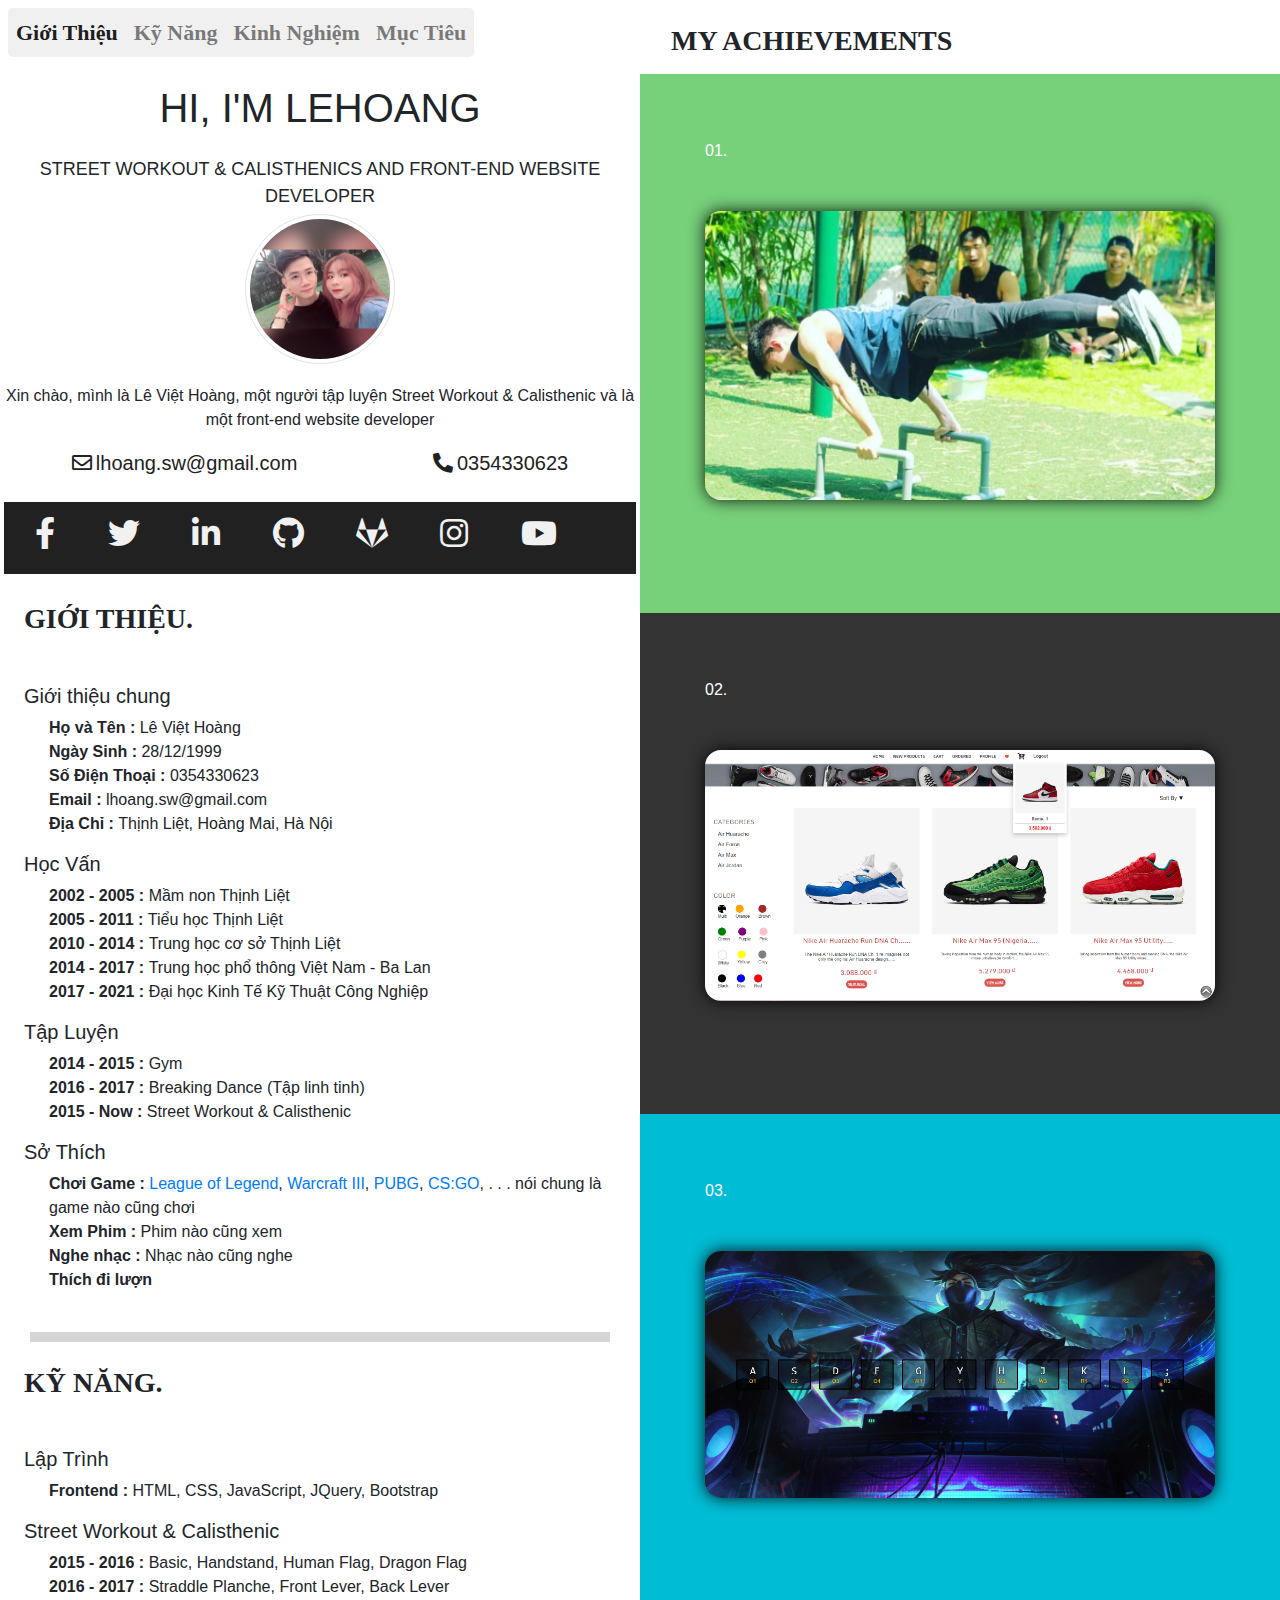
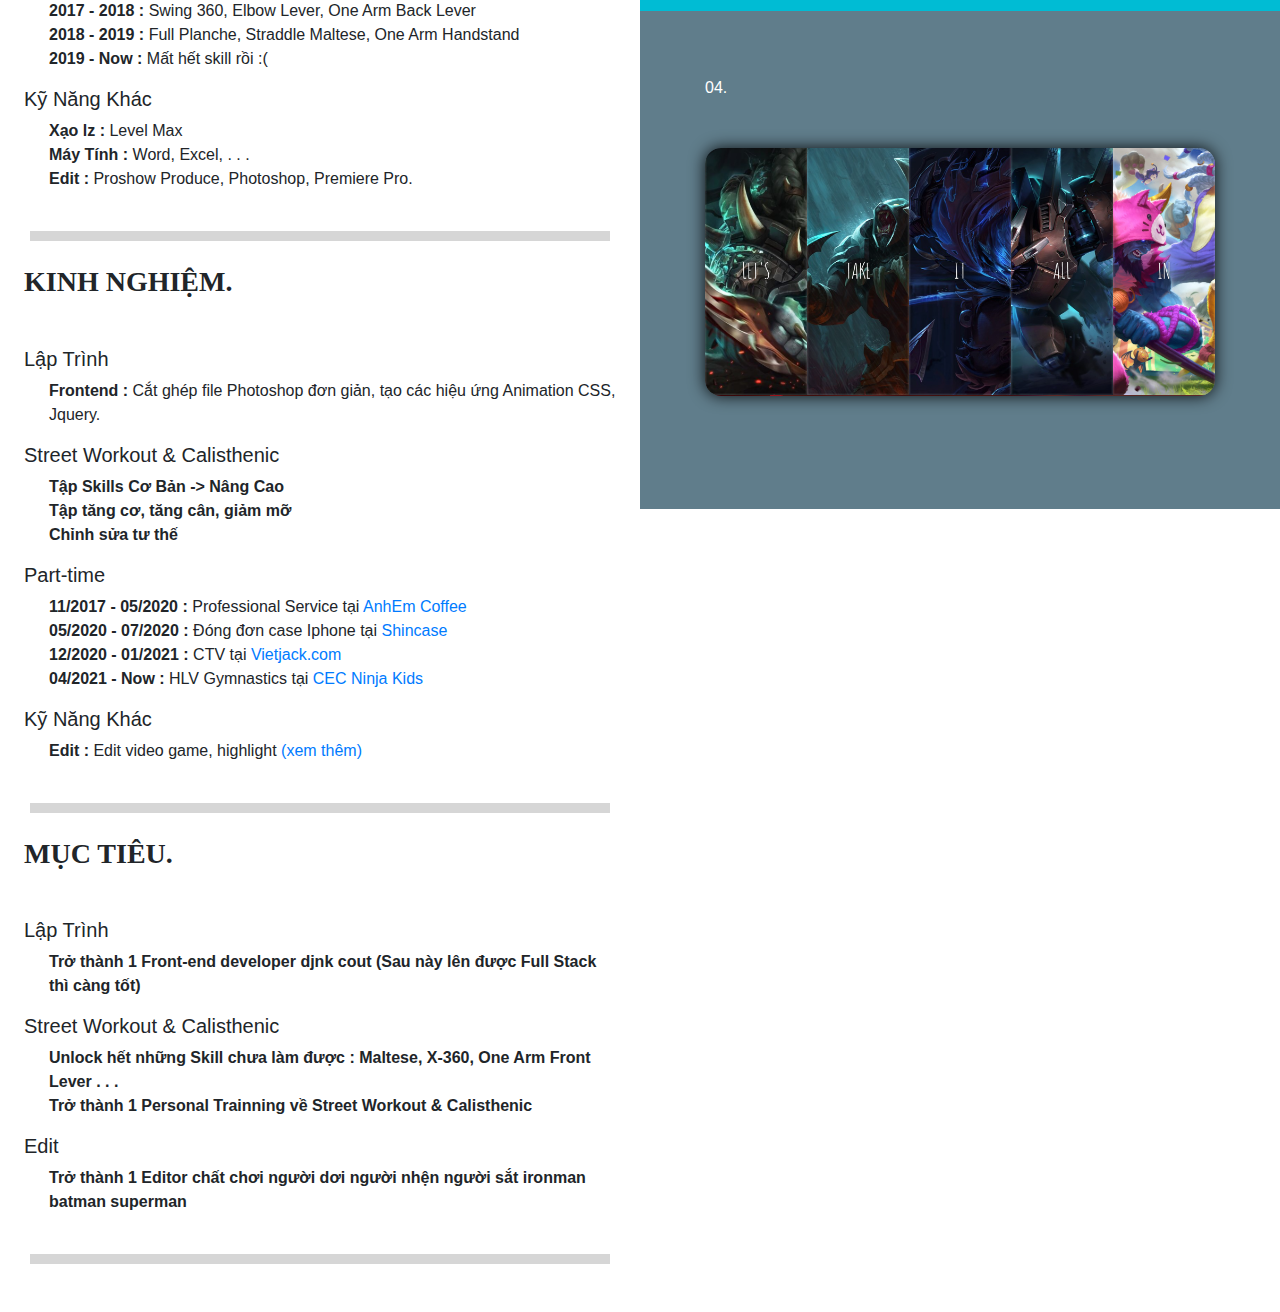
==== index.html @ 810485aa "Updated" ====
<!DOCTYPE html>
<html lang="en">
<head>
	<meta charset="UTF-8">
	<meta name="viewport" content="width=device-width, initial-scale=1">
	<title>Giới Thiệu</title>
	
	<link rel="shortcut icon" type="image/png" href=""/>
	<link rel="stylesheet" href="https://stackpath.bootstrapcdn.com/bootstrap/4.5.2/css/bootstrap.min.css" integrity="sha384-JcKb8q3iqJ61gNV9KGb8thSsNjpSL0n8PARn9HuZOnIxN0hoP+VmmDGMN5t9UJ0Z" crossorigin="anonymous">
	<link rel="stylesheet" href="https://cdnjs.cloudflare.com/ajax/libs/font-awesome/5.15.1/css/all.min.css">
	<link rel="stylesheet" href="https://cdnjs.cloudflare.com/ajax/libs/animate.css/4.0.0/animate.min.css">
	<link rel="stylesheet" href="css/gioithieu.css">


</head>
<body>

	<section class="container-fluid position-relative">
		<div class="row">
			<div id="first-part" class="col-lg-6 fixed-position">
				<!-- menu -->
				<nav class="navbar navbar-expand-lg navbar-light" style="background-color: #f0f0f0;">
				  <button class="navbar-toggler" type="button" data-toggle="collapse" data-target="#navbarSupportedContent" aria-controls="navbarSupportedContent" aria-expanded="false" aria-label="Toggle navigation">
				    <span class="navbar-toggler-icon"></span>
				  </button>

				  <div class="collapse navbar-collapse" id="navbarSupportedContent">
				    <ul class="navbar-nav mr-auto">
				      <li class="nav-item active">
				        <a class="nav-link" href="#gioithieu">Giới Thiệu <span class="sr-only">(current)</span></a>
				      </li>
				      <li class="nav-item">
				        <a class="nav-link" href="#kynang">Kỹ Năng</a>
				      </li>
				      <li class="nav-item">
				        <a class="nav-link" href="#kinhnghiem">Kinh Nghiệm</a>
				      </li>
				      <li class="nav-item">
				        <a class="nav-link" href="#muctieu">Mục Tiêu</a>
				      </li>
				    </ul>
				  </div>
				</nav>
				<!-- end menu -->

				<!-- intro -->
				<div class="name text-center p-1">
					<h1>
						<span class="typing text-uppercase">hi, i'm LeHoang</span>
					</h1>
					<br>
					<div class="typing2-writer">
						<span class="typing2 text-uppercase">street workout & calisthenics and front-end website developer</span>
						<br>
					</div>
				</div>
				<div class="profile-image mx-auto mb-3">
					<img src="imgs/ava.jpg" alt="profile-image" class="profile-image img-fluid rounded-circle img-thumbnail">
				</div>
				<div class="content p-1">
					<div class="short-description mx-auto text-center">
						<span class="vietsub text-center">Xin chào, mình là Lê Việt Hoàng, một người tập luyện Street Workout & Calisthenic và là một front-end website developer</span>
						<br>
					</div>
					<div class="contact mt-3">
						<div class="g-mail">
							<a href="mailto:lhoang.sw@gmail.com"><i class="far fa-envelope"></i><span class="ml-1">lhoang.sw@gmail.com</span></a>
						</div>
						<div class="phone">
							<a href=""><i class="fas fa-phone-alt"></i><span class="ml-1">0354330623</span></a>
						</div>
					</div>
					<div class="mt-4 text-center">
			          <!-- Facebook -->
			          <a href="https://www.facebook.com/profile.php?id=100005003263573" target="_blank" class="fb-ic">
			            <i class="fab fa-facebook-f fa-lg white-text mr-md-5 mr-3 fa-2x"> </i>
			          </a>
			          <!-- Twitter -->
			          <a href="https://twitter.com/hle7661" target="_blank" class="tw-ic">
			            <i class="fab fa-twitter fa-lg white-text mr-md-5 mr-3 fa-2x"> </i>
			          </a>
			          <!-- Linkedin +-->
			          <a href="https://www.linkedin.com/in/l%C3%AA-ho%C3%A0ng-bb85221b2/" target="_blank" class="in-ic">
			            <i class="fab fa-linkedin-in fa-lg white-text mr-md-5 mr-3 fa-2x"> </i>
			          </a>
			          <!-- Github +-->
			          <a href="https://github.com/hipmutuzaizai" target="_blank" class="github-ic">
			            <i class="fab fa-github fa-lg white-text mr-md-5 mr-3 fa-2x"> </i>
			          </a>
			          <!-- Gitlab +-->
			          <a href="https://gitlab.com/hipmutuzaizai" target="_blank" class="gitlab-ic">
			            <i class="fab fa-gitlab fa-lg white-text mr-md-5 mr-3 fa-2x"> </i>
			          </a>
			          <!--Instagram-->
			          <a href="https://www.instagram.com/lhoang._.sw/" target="_blank" class="ins-ic">
			            <i class="fab fa-instagram fa-lg white-text mr-md-5 mr-3 fa-2x"> </i>
			          </a>
			          <!--Youtube-->
			          <a href="https://www.youtube.com/channel/UCucRxBSRk7A6GN5ux_yhVPw" target="_blank" class="yt-ic">
			            <i class="fab fa-youtube fa-lg white-text mr-md-5 mr-3 fa-2x"> </i>
			          </a>
			        </div>
				</div>
				<!-- end intro -->

				<!-- gioi thieu -->
				<div class="gioithieu p-4" id="gioithieu">
					<h3 class="mb-5">
						<span class="text-uppercase font-weight-bold ">giới thiệu.</span>
					</h3>
					<div>
						<h5>
							<span class="">Giới thiệu chung</span>
						</h5>
					</div>
					<div class="mb-1">
						<ul class="information">
							<li>
								<span class="font-weight-bold">Họ và Tên : </span>Lê Việt Hoàng
							</li>
							<li>
								<span class="font-weight-bold">Ngày Sinh : </span>28/12/1999
							</li>
							<li>
								<span class="font-weight-bold">Số Điện Thoại : </span>0354330623
							</li>
							<li>
								<span class="font-weight-bold">Email : </span>lhoang.sw@gmail.com
							</li>
							<li>
								<span class="font-weight-bold">Địa Chỉ : </span>Thịnh Liệt, Hoàng Mai, Hà Nội
							</li>
						</ul>
					</div>
					<div>
						<h5>
							<span class="">Học Vấn</span>
						</h5>
					</div>
					<div class="mb-1">
						<ul class="information">
							<li>
								<span class="font-weight-bold">2002 - 2005 : </span>Mầm non Thịnh Liệt
							</li>
							<li>
								<span class="font-weight-bold">2005 - 2011 : </span>Tiểu học Thịnh Liệt
							</li>
							<li>
								<span class="font-weight-bold">2010 - 2014 : </span>Trung học cơ sở Thịnh Liệt
							</li>
							<li>
								<span class="font-weight-bold">2014 - 2017 : </span>Trung học phổ thông Việt Nam - Ba Lan
							</li>
							<li>
								<span class="font-weight-bold">2017 - 2021 : </span>Đại học Kinh Tế Kỹ Thuật Công Nghiệp
							</li>
						</ul>
					</div>
					<div>
						<h5>
							<span class="">Tập Luyện</span>
						</h5>
					</div>
					<div class="mb-1">
						<ul class="information">
							<li>
								<span class="font-weight-bold">2014 - 2015 : </span>Gym
							</li>
							<li>
								<span class="font-weight-bold">2016 - 2017 : </span>Breaking Dance (Tập linh tinh)
							</li>
							<li>
								<span class="font-weight-bold">2015 - Now : </span>Street Workout & Calisthenic
							</li>
						</ul>
					</div>
					<div>
						<h5>
							<span class="">Sở Thích</span>
						</h5>
					</div>
					<div class="mb-1">
						<ul class="information">
							<li>
								<span class="font-weight-bold">Chơi Game : </span>
								<a href="https://lienminh.garena.vn/" target="_blank">League of Legend</a>,
								<a href="https://playwarcraft3.com/fr-fr/" target="_blank">Warcraft III</a>,
								<a href="https://www.pubg.com/vi/" target="_blank">PUBG</a>,
								<a href="https://store.steampowered.com/app/730/CounterStrike_Global_Offensive/?l=vietnamese" target="_blank">CS:GO</a>, . . .
								<span>nói chung là game nào cũng chơi</span>
							</li>
							<li>
								<span class="font-weight-bold">Xem Phim : </span>Phim nào cũng xem
							</li>
							<li>
								<span class="font-weight-bold">Nghe nhạc : </span>Nhạc nào cũng nghe
							</li>
							<li>
								<span class="font-weight-bold">Thích đi lượn</span>
							</li>
						</ul>
					</div>
				</div>
				<div class="line "></div>

				<!-- Ky nang -->
				<div class="gioithieu p-4" id="kynang">
					<h3 class="mb-5">
						<span class="text-uppercase font-weight-bold ">kỹ năng.</span>
					</h3>
					<div>
						<h5>
							<span class="">Lập Trình</span>
						</h5>
					</div>
					<div class="mb-1">
						<ul class="information">
							<li>
								<span class="font-weight-bold">Frontend : </span>HTML, CSS, JavaScript, JQuery, Bootstrap
							</li>
						</ul>
					</div>
					<div>
						<h5>
							<span class="">Street Workout & Calisthenic</span>
						</h5>
					</div>
					<div class="mb-1">
						<ul class="information">
							<li>
								<span class="font-weight-bold">2015 - 2016 : </span>Basic, Handstand, Human Flag, Dragon Flag
							</li>
							<li>
								<span class="font-weight-bold">2016 - 2017 : </span>Straddle Planche, Front Lever, Back Lever
							</li>
							<li>
								<span class="font-weight-bold">2017 - 2018 : </span>Swing 360, Elbow Lever, One Arm Back Lever
							</li>
							<li>
								<span class="font-weight-bold">2018 - 2019 : </span>Full Planche, Straddle Maltese, One Arm Handstand
							</li>
							<li>
								<span class="font-weight-bold">2019 - Now : </span>Mất hết skill rồi :( 
							</li>
						</ul>
					</div>
					<div>
						<h5>
							<span class="">Kỹ Năng Khác</span>
						</h5>
					</div>
					<div class="mb-1">
						<ul class="information">
							<li>
								<span class="font-weight-bold">Xạo lz : </span>Level Max
							</li>
							<li>
								<span class="font-weight-bold">
								Máy Tính : </span>Word, Excel, . . . 
							</li>
							<li>
								<span class="font-weight-bold">
								Edit : </span>Proshow Produce, Photoshop, Premiere Pro. 
							</li>
						</ul>
					</div>
				</div>
				<div class="line "></div>

				<!-- Kinh nghiem -->
				<div class="gioithieu p-4" id="kinhnghiem">
					<h3 class="mb-5">
						<span class="text-uppercase font-weight-bold ">kinh nghiệm.</span>
					</h3>
					<div>
						<h5>
							<span class="">Lập Trình</span>
						</h5>
					</div>
					<div class="mb-1">
						<ul class="information">
							<li>
								<span class="font-weight-bold">Frontend : </span>Cắt ghép file Photoshop đơn giản, tạo các hiệu ứng Animation CSS, Jquery.
							</li>
						</ul>
					</div>
					<div>
						<h5>
							<span class="">Street Workout & Calisthenic</span>
						</h5>
					</div>
					<div class="mb-1">
						<ul class="information">
							<li>
								<span class="font-weight-bold">Tập Skills Cơ Bản -> Nâng Cao </span>
							</li>
							<li>
								<span class="font-weight-bold">Tập tăng cơ, tăng cân, giảm mỡ </span>
							</li>
							<li>
								<span class="font-weight-bold">Chỉnh sửa tư thế</span>
							</li>
						</ul>
					</div>
					<div>
						<h5>
							<span class="">Part-time</span>
						</h5>
					</div>
					<div class="mb-1">
						<ul class="information">
							<li>
								<span class="font-weight-bold">11/2017 - 05/2020 : </span>Professional Service tại <a target="_blank" href="https://www.facebook.com/AnhEmCoffeee">AnhEm Coffee</a>
							</li>
							<li>
								<span class="font-weight-bold">05/2020 - 07/2020 : </span>
								Đóng đơn case Iphone tại <a target="_blank" href="https://www.facebook.com/phukienshincase/">Shincase</a>
							</li>
							<li>
								<span class="font-weight-bold">12/2020 - 01/2021 : </span>
								CTV tại <a target="_blank" href="https://vietjack.com/">Vietjack.com</a>
							</li>
							<li>
								<span class="font-weight-bold">04/2021 - Now : </span>
								HLV Gymnastics tại <a target="_blank" href="https://www.facebook.com/cecninjakids">CEC Ninja Kids</a>
							</li>
						</ul>
					</div>
					<div>
						<h5>
							<span class="">Kỹ Năng Khác</span>
						</h5>
					</div>
					<div class="mb-1">
						<ul class="information">
							<li>
								<span class="font-weight-bold">
								Edit : </span>Edit video game, highlight <a href="https://www.youtube.com/channel/UCucRxBSRk7A6GN5ux_yhVPw" target="_blank">(xem thêm)</a>
							</li>
						</ul>
					</div>
				</div>
				<div class="line "></div>

				<!-- muc tieu -->
				<div class="gioithieu p-4" id="muctieu">
					<h3 class="mb-5">
						<span class="text-uppercase font-weight-bold ">mục tiêu.</span>
					</h3>
					<div>
						<h5>
							<span class="">Lập Trình</span>
						</h5>
					</div>
					<div class="mb-1">
						<ul class="information">
							<li>
								<span class="font-weight-bold">Trở thành 1 Front-end developer djnk cout (Sau này lên được Full Stack thì càng tốt)</span>
							</li>
						</ul>
					</div>
					<div>
						<h5>
							<span class="">Street Workout & Calisthenic</span>
						</h5>
					</div>
					<div class="mb-1">
						<ul class="information">
							<li>
								<span class="font-weight-bold">Unlock hết những Skill chưa làm được : Maltese, X-360, One Arm Front Lever . . .</span>
							</li>
							<li>
								<span class="font-weight-bold">Trở thành 1 Personal Trainning về Street Workout & Calisthenic</span>
							</li>
						</ul>
					</div>
					<div>
						<h5>
							<span class="">Edit</span>
						</h5>
					</div>
					<div class="mb-1">
						<ul class="information">
							<li>
								<span class="font-weight-bold">Trở thành 1 Editor chất chơi người dơi người nhện người sắt ironman batman superman</span>
							</li>
						</ul>
					</div>
				</div>
				<div class="line mb-5"></div>
			</div>
			<!-- end firt part -->


			<!-- second part -->
			<div id="second-part" class="col-lg-6 ml-auto p-0">
				<div class="project pt-4">
					<div class="container special">
						<h3 class="text-uppercase font-weight-bold ml-3 mb-3">
							<span> my achievements </span>
						</h3>
					</div>

					<!-- project 1 -->
					<div class="project-item project-1 position-relative">
						<div class="number-order text">01.</div>
						<img src="imgs/project-1.jpg" alt="training" class="project-img img-fluid my-5">
						<a href="" class="project-link position-absolute" target="_blank">Trainning</a>
						<a href="" class="overlay" target="_blank"></a>
					</div>
					<!-- end project 1 -->

					<!-- project 2 -->
					<div class="project-item project-2 position-relative">
						<div class="number-order text">02.</div>
						<img src="imgs/project-2.png" alt="training" class="project-img img-fluid my-5">
						<a href="" class="project-link position-absolute" >Niker Sneaker</a>
						<a href="" class="overlay" ></a>
					</div>
					<!-- end project 2 -->

					<!-- project 3 -->
					<div class="project-item project-3 position-relative">
						<div class="number-order text">03.</div>
						<img src="imgs/project-3.png" alt="training" class="project-img img-fluid my-5">
						<a href="" class="project-link position-absolute" >Drum Kit</a>
						<a href="" class="overlay" ></a>
					</div>
					<!-- end project 3 -->

					<!-- project 4 -->
					<div class="project-item project-4 position-relative">
						<div class="number-order text">04.</div>
						<img src="imgs/project-4.png" alt="training" class="project-img img-fluid my-5">
						<a href="" class="project-link position-absolute" >Flex Panels Images Gallery</a>
						<a href="" class="overlay" ></a>
					</div>
					<!-- end project 4 -->

					
				</div>
			</div>
			<!-- end second part -->
		</div>
	</section>
	


	
	<script src="js/jquery-3.5.1.min.js" ></script>
	<script src="https://cdn.jsdelivr.net/npm/popper.js@1.16.1/dist/umd/popper.min.js" integrity="sha384-9/reFTGAW83EW2RDu2S0VKaIzap3H66lZH81PoYlFhbGU+6BZp6G7niu735Sk7lN" crossorigin="anonymous"></script>
	<script src="https://stackpath.bootstrapcdn.com/bootstrap/4.5.2/js/bootstrap.min.js" integrity="sha384-B4gt1jrGC7Jh4AgTPSdUtOBvfO8shuf57BaghqFfPlYxofvL8/KUEfYiJOMMV+rV" crossorigin="anonymous"></script>
	<script src="js/gioithieu.js"></script>
</body>
</html>
---- css/gioithieu.css ----
*{
	margin: 0;
	padding: 0;
	font-family: arial;
}
body{
	width: 100%;
	height: auto;
}
.row{
	display: flex;
	flex-wrap: wrap;
}
#first-part{
	width: 100%;
	padding: 0px;
	overflow-y: auto;
}
.navbar{
	position: fixed;
	background-color: #fff;
	width: auto;
	position: fixed;
	border-radius: 5px;
	padding: 0px;
	margin: .5rem;
	z-index: 100000;
}
.navbar-nav{
	margin: auto;
}
.navbar-nav li a{
	font-size: 22px;
	font-family: 'helvetica neue';
	font-weight: 600;
}
.name{
	margin-top: 5rem;
}
.name h1{
  overflow: hidden; 
  white-space: nowrap; /* Keeps the content on a single line */
  margin: 0 auto; /* Gives that scrolling effect as the typing happens */
  animation: 
    typing 3.5s steps(40, end),
    blink-caret .75s step-end infinite;
}

/* The typing effect */
@keyframes typing {
  from { width: 0 }
  to { width: 100% }
}


.typing2{
	font-size: 18px;
}
.profile-image{
    width: 150px;
    max-width: 100%;
    height: 150px;
    max-height: 100%;
}
.contact{
	display: flex;
	justify-content: space-around;
}
.g-mail a{
	font-size: 1.25rem;
	color: #212121;
	transition: 0.5s;
}
.phone a{
	font-size: 1.25rem;
	color: #212121;
	transition: 0.5s;
}
.g-mail a:hover{
	color: #D44638;
	text-decoration: none;
	transition: 0.5s;
}
.phone a:hover{
	color: #28a745;
	text-decoration: none;
	transition: 0.5s;
}
.mt-4{
	height: 4.5rem;
	line-height: 4.5rem;
	background-color: #212121;
}
.mt-4 a{
	color: #f1f1f1;
}
.fb-ic:hover{
	color: #4267b2;
	text-decoration: none;
}
.tw-ic:hover{
	color: #1da1f2;
	text-decoration: none;
}
.in-ic:hover{
	color: #0077b5;
	text-decoration: none;
}
.github-ic:hover{
	color: #fff;
	text-decoration: none;
}
.gitlab-ic:hover{
	color: #e24329;
	text-decoration: none;
}
.ins-ic:hover{
	color: #c9008c;
	text-decoration: none;	
}
.yt-ic:hover{
	color: #ff0000;
	text-decoration: none;
}
.mt-4 a i{
	cursor: pointer;
	transition: 0.6s;
}
.mt-4 a i:hover{
	transform: scale(1.3);
	transition: 0.6s;
}
h3 span{
	font-family: 'helvetica neue';
}
.information{
	padding-inline-start: 25px;
}
.information li{
	list-style-type: none;
}
.line{
	height: 10px;
	margin: 0px 30px;
	background-color: #d6d6d6;
}
.project-item{
	padding: 65px;
	color: #FFF;
	cursor: pointer;
}
.project-img{
	box-shadow: 0 0 1rem rgba(0,0,0,0.9);
	border-radius: 1rem;
}
.project-1{
	height: width;
	background-color: #77d07a;
	
}
.project-2{
	background-color: #333;
}
.project-3{
	background-color: #00bcd4;
}
.project-4{
	background-color: #607d8b;
}
.project-5{
	background-color: #a2962b;
}
.project-6{
	background-color: #9e9e9e;
}

.project-link{
	top: 50%;
    left: 50%;
    transform: translate(-60%, -50%);
    z-index: 4;
    color: white;
    font-size: 3rem;
    opacity: 0;
    text-align: center;
    transition: all 0.3s linear;
}
.project-item a:hover{
	color: #fff;
	text-decoration: none;
}
.project-item:hover .project-link{
	transform: translate(-50%, -50%);
    opacity: 1;
}
.overlay{
	width: 100%;
	height: 100%;
	display: block;
	position: absolute;
	top: 0;
	left: 0;
	background-color: black;
	z-index: 3;
	opacity: 0;
}
.project-item:hover .overlay{
    opacity: 0.5;

}
@media screen and (max-width: 600px) {
	h1{
		font-size: 2.25rem;
	}
	.g-mail a{
		font-size: 1rem;
	}
	.phone a{
		font-size: 1rem;
	}
	h3 span{
		font-size: 1.5rem;
	}
	.project-item{
		padding: 20px;
	}
	.mb-5, .my-5{
		margin-top: 1rem!important;
		margin-bottom: 1rem!important;
	}
	.fab{
		font-size: 22.5px;
	}
}
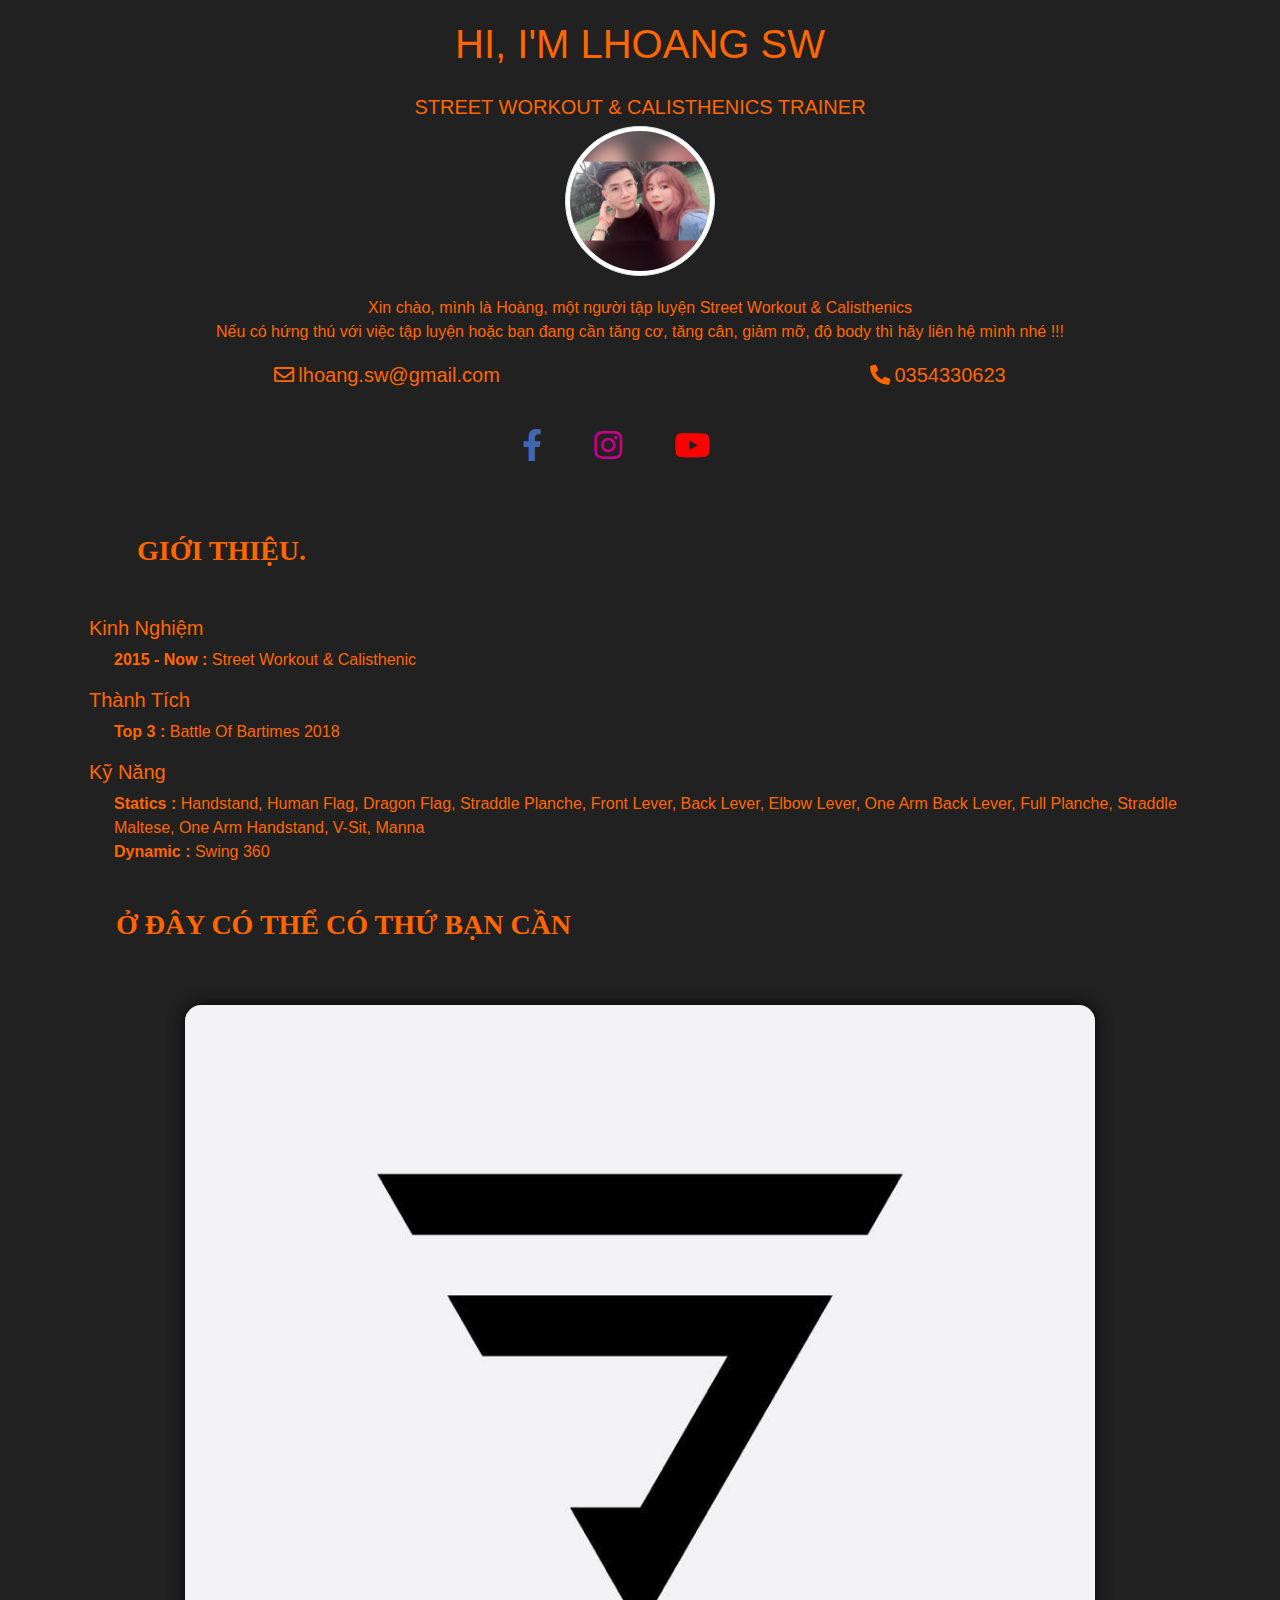
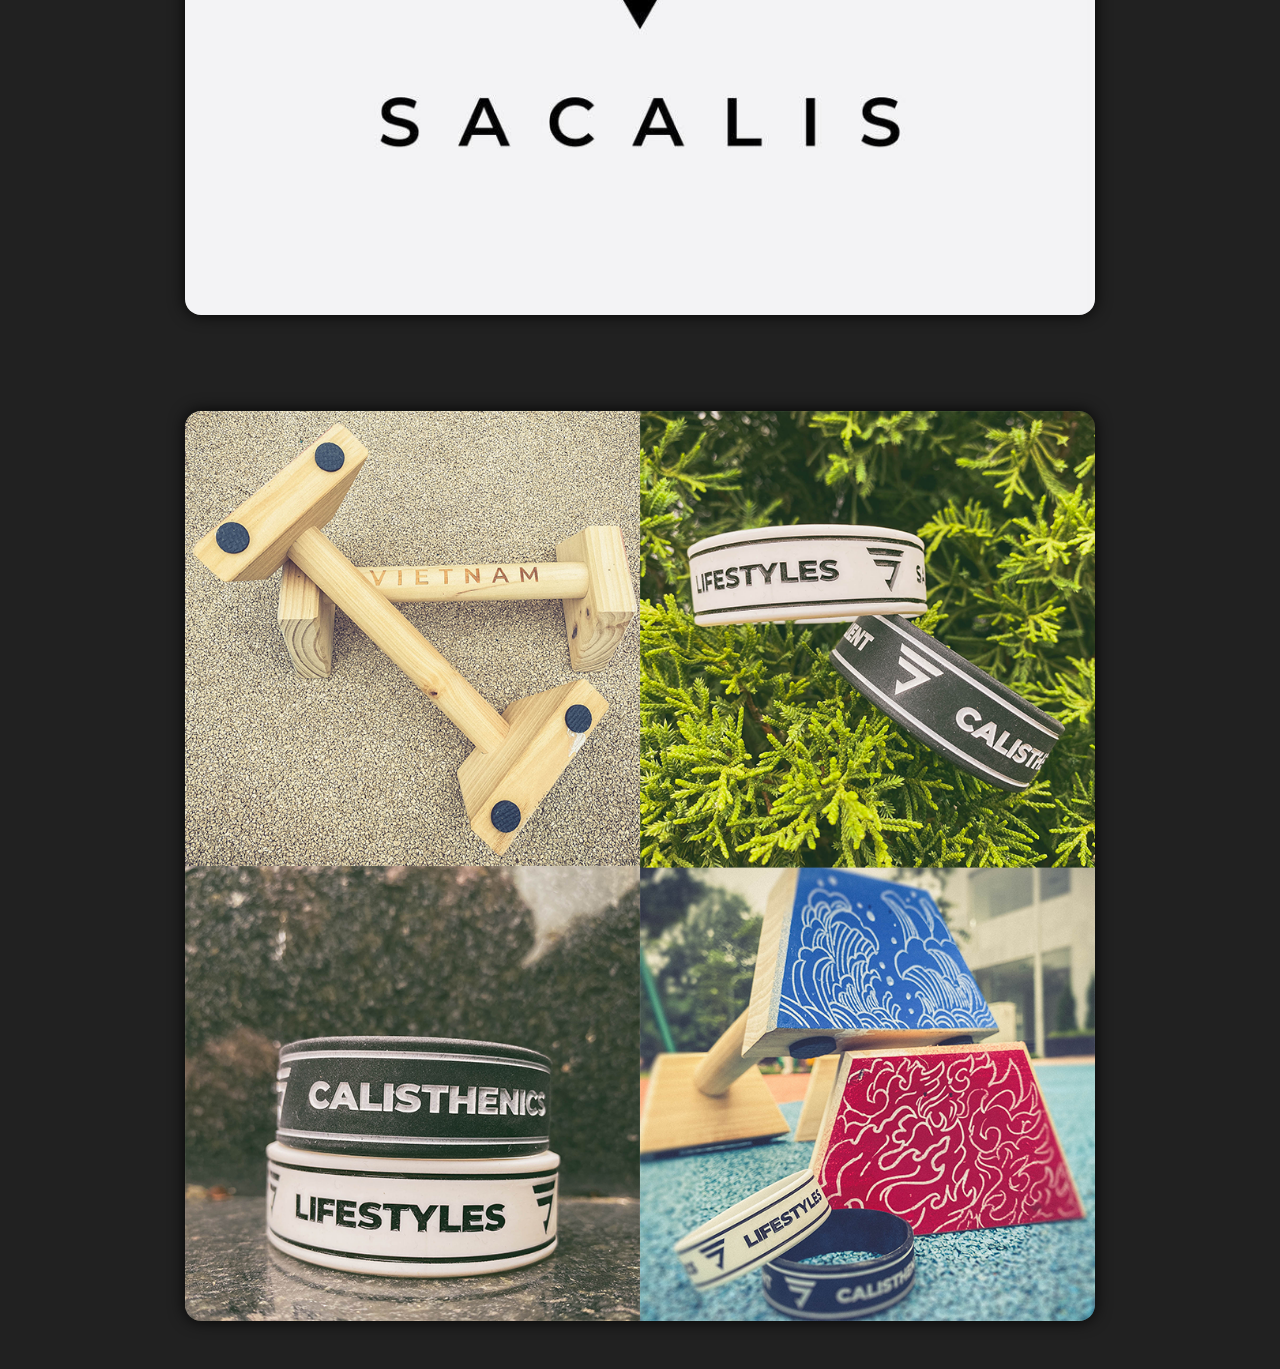
==== commit 0626806c: "updated" ====
--- a/index.html
+++ b/index.html
@@ -3,9 +3,9 @@
 <head>
 	<meta charset="UTF-8">
 	<meta name="viewport" content="width=device-width, initial-scale=1">
-	<title>Giới Thiệu</title>
+	<title>lhoang SW</title>
 	
-	<link rel="shortcut icon" type="image/png" href=""/>
+	<link rel="shortcut icon" type="image/png" href="imgs/sclava.jpg"/>
 	<link rel="stylesheet" href="https://stackpath.bootstrapcdn.com/bootstrap/4.5.2/css/bootstrap.min.css" integrity="sha384-JcKb8q3iqJ61gNV9KGb8thSsNjpSL0n8PARn9HuZOnIxN0hoP+VmmDGMN5t9UJ0Z" crossorigin="anonymous">
 	<link rel="stylesheet" href="https://cdnjs.cloudflare.com/ajax/libs/font-awesome/5.15.1/css/all.min.css">
 	<link rel="stylesheet" href="https://cdnjs.cloudflare.com/ajax/libs/animate.css/4.0.0/animate.min.css">
@@ -15,51 +15,29 @@
 </head>
 <body>
 
-	<section class="container-fluid position-relative">
-		<div class="row">
-			<div id="first-part" class="col-lg-6 fixed-position">
-				<!-- menu -->
-				<nav class="navbar navbar-expand-lg navbar-light" style="background-color: #f0f0f0;">
-				  <button class="navbar-toggler" type="button" data-toggle="collapse" data-target="#navbarSupportedContent" aria-controls="navbarSupportedContent" aria-expanded="false" aria-label="Toggle navigation">
-				    <span class="navbar-toggler-icon"></span>
-				  </button>
-
-				  <div class="collapse navbar-collapse" id="navbarSupportedContent">
-				    <ul class="navbar-nav mr-auto">
-				      <li class="nav-item active">
-				        <a class="nav-link" href="#gioithieu">Giới Thiệu <span class="sr-only">(current)</span></a>
-				      </li>
-				      <li class="nav-item">
-				        <a class="nav-link" href="#kynang">Kỹ Năng</a>
-				      </li>
-				      <li class="nav-item">
-				        <a class="nav-link" href="#kinhnghiem">Kinh Nghiệm</a>
-				      </li>
-				      <li class="nav-item">
-				        <a class="nav-link" href="#muctieu">Mục Tiêu</a>
-				      </li>
-				    </ul>
-				  </div>
-				</nav>
-				<!-- end menu -->
-
-				<!-- intro -->
+	<section class="container-lg ">
+		<div class="justify-content-md-center">
+			<div id="first-part" class="">
+				
 				<div class="name text-center p-1">
 					<h1>
-						<span class="typing text-uppercase">hi, i'm LeHoang</span>
+						<span class="typing text-uppercase">hi, i'm LHoang SW</span>
 					</h1>
 					<br>
 					<div class="typing2-writer">
-						<span class="typing2 text-uppercase">street workout & calisthenics and front-end website developer</span>
+						<span class="typing2 text-uppercase">street workout & calisthenics trainer</span>
 						<br>
 					</div>
 				</div>
 				<div class="profile-image mx-auto mb-3">
 					<img src="imgs/ava.jpg" alt="profile-image" class="profile-image img-fluid rounded-circle img-thumbnail">
 				</div>
+
 				<div class="content p-1">
 					<div class="short-description mx-auto text-center">
-						<span class="vietsub text-center">Xin chào, mình là Lê Việt Hoàng, một người tập luyện Street Workout & Calisthenic và là một front-end website developer</span>
+						<span class="vietsub text-center">Xin chào, mình là Hoàng, một người tập luyện Street Workout & Calisthenics</span>
+						<br>
+						<span class="vietsub text-center">Nếu có hứng thú với việc tập luyện hoặc bạn đang cần tăng cơ, tăng cân, giảm mỡ, độ body thì hãy liên hệ mình nhé !!!</span>
 						<br>
 					</div>
 					<div class="contact mt-3">
@@ -75,100 +53,30 @@
 			          <a href="https://www.facebook.com/profile.php?id=100005003263573" target="_blank" class="fb-ic">
 			            <i class="fab fa-facebook-f fa-lg white-text mr-md-5 mr-3 fa-2x"> </i>
 			          </a>
-			          <!-- Twitter -->
-			          <a href="https://twitter.com/hle7661" target="_blank" class="tw-ic">
-			            <i class="fab fa-twitter fa-lg white-text mr-md-5 mr-3 fa-2x"> </i>
-			          </a>
-			          <!-- Linkedin +-->
-			          <a href="https://www.linkedin.com/in/l%C3%AA-ho%C3%A0ng-bb85221b2/" target="_blank" class="in-ic">
-			            <i class="fab fa-linkedin-in fa-lg white-text mr-md-5 mr-3 fa-2x"> </i>
-			          </a>
-			          <!-- Github +-->
-			          <a href="https://github.com/hipmutuzaizai" target="_blank" class="github-ic">
-			            <i class="fab fa-github fa-lg white-text mr-md-5 mr-3 fa-2x"> </i>
-			          </a>
-			          <!-- Gitlab +-->
-			          <a href="https://gitlab.com/hipmutuzaizai" target="_blank" class="gitlab-ic">
-			            <i class="fab fa-gitlab fa-lg white-text mr-md-5 mr-3 fa-2x"> </i>
-			          </a>
+			          
 			          <!--Instagram-->
-			          <a href="https://www.instagram.com/lhoang._.sw/" target="_blank" class="ins-ic">
+			          <a href="https://www.instagram.com/lhoang_sw/" target="_blank" class="ins-ic">
 			            <i class="fab fa-instagram fa-lg white-text mr-md-5 mr-3 fa-2x"> </i>
 			          </a>
 			          <!--Youtube-->
-			          <a href="https://www.youtube.com/channel/UCucRxBSRk7A6GN5ux_yhVPw" target="_blank" class="yt-ic">
+			          <a href="https://www.youtube.com/channel/UCOqOXBU-Gvkn-hb1yqYQzgQ" target="_blank" class="yt-ic">
 			            <i class="fab fa-youtube fa-lg white-text mr-md-5 mr-3 fa-2x"> </i>
 			          </a>
+
 			        </div>
-				</div>
-				<!-- end intro -->
-
-				<!-- gioi thieu -->
-				<div class="gioithieu p-4" id="gioithieu">
-					<h3 class="mb-5">
+			       <div class=" gioithieu" id="gioithieu">
+					<h3 class="m-5">
 						<span class="text-uppercase font-weight-bold ">giới thiệu.</span>
 					</h3>
+					
 					<div>
 						<h5>
-							<span class="">Giới thiệu chung</span>
+							<span class="">Kinh Nghiệm</span>
 						</h5>
 					</div>
 					<div class="mb-1">
 						<ul class="information">
-							<li>
-								<span class="font-weight-bold">Họ và Tên : </span>Lê Việt Hoàng
-							</li>
-							<li>
-								<span class="font-weight-bold">Ngày Sinh : </span>28/12/1999
-							</li>
-							<li>
-								<span class="font-weight-bold">Số Điện Thoại : </span>0354330623
-							</li>
-							<li>
-								<span class="font-weight-bold">Email : </span>lhoang.sw@gmail.com
-							</li>
-							<li>
-								<span class="font-weight-bold">Địa Chỉ : </span>Thịnh Liệt, Hoàng Mai, Hà Nội
-							</li>
-						</ul>
-					</div>
-					<div>
-						<h5>
-							<span class="">Học Vấn</span>
-						</h5>
-					</div>
-					<div class="mb-1">
-						<ul class="information">
-							<li>
-								<span class="font-weight-bold">2002 - 2005 : </span>Mầm non Thịnh Liệt
-							</li>
-							<li>
-								<span class="font-weight-bold">2005 - 2011 : </span>Tiểu học Thịnh Liệt
-							</li>
-							<li>
-								<span class="font-weight-bold">2010 - 2014 : </span>Trung học cơ sở Thịnh Liệt
-							</li>
-							<li>
-								<span class="font-weight-bold">2014 - 2017 : </span>Trung học phổ thông Việt Nam - Ba Lan
-							</li>
-							<li>
-								<span class="font-weight-bold">2017 - 2021 : </span>Đại học Kinh Tế Kỹ Thuật Công Nghiệp
-							</li>
-						</ul>
-					</div>
-					<div>
-						<h5>
-							<span class="">Tập Luyện</span>
-						</h5>
-					</div>
-					<div class="mb-1">
-						<ul class="information">
-							<li>
-								<span class="font-weight-bold">2014 - 2015 : </span>Gym
-							</li>
-							<li>
-								<span class="font-weight-bold">2016 - 2017 : </span>Breaking Dance (Tập linh tinh)
-							</li>
+							
 							<li>
 								<span class="font-weight-bold">2015 - Now : </span>Street Workout & Calisthenic
 							</li>
@@ -176,266 +84,67 @@
 					</div>
 					<div>
 						<h5>
-							<span class="">Sở Thích</span>
+							<span class="">Thành Tích</span>
 						</h5>
 					</div>
 					<div class="mb-1">
 						<ul class="information">
 							<li>
-								<span class="font-weight-bold">Chơi Game : </span>
-								<a href="https://lienminh.garena.vn/" target="_blank">League of Legend</a>,
-								<a href="https://playwarcraft3.com/fr-fr/" target="_blank">Warcraft III</a>,
-								<a href="https://www.pubg.com/vi/" target="_blank">PUBG</a>,
-								<a href="https://store.steampowered.com/app/730/CounterStrike_Global_Offensive/?l=vietnamese" target="_blank">CS:GO</a>, . . .
-								<span>nói chung là game nào cũng chơi</span>
-							</li>
-							<li>
-								<span class="font-weight-bold">Xem Phim : </span>Phim nào cũng xem
-							</li>
-							<li>
-								<span class="font-weight-bold">Nghe nhạc : </span>Nhạc nào cũng nghe
-							</li>
-							<li>
-								<span class="font-weight-bold">Thích đi lượn</span>
+								<span class="font-weight-bold">Top 3 : </span>Battle Of Bartimes 2018
 							</li>
 						</ul>
 					</div>
-				</div>
-				<div class="line "></div>
-
-				<!-- Ky nang -->
-				<div class="gioithieu p-4" id="kynang">
-					<h3 class="mb-5">
-						<span class="text-uppercase font-weight-bold ">kỹ năng.</span>
-					</h3>
 					<div>
 						<h5>
-							<span class="">Lập Trình</span>
+							<span class="">Kỹ Năng</span>
 						</h5>
 					</div>
 					<div class="mb-1">
 						<ul class="information">
 							<li>
-								<span class="font-weight-bold">Frontend : </span>HTML, CSS, JavaScript, JQuery, Bootstrap
-							</li>
-						</ul>
-					</div>
-					<div>
-						<h5>
-							<span class="">Street Workout & Calisthenic</span>
-						</h5>
-					</div>
-					<div class="mb-1">
-						<ul class="information">
-							<li>
-								<span class="font-weight-bold">2015 - 2016 : </span>Basic, Handstand, Human Flag, Dragon Flag
+								<span class="font-weight-bold">Statics : </span>Handstand, Human Flag, Dragon Flag, Straddle Planche, Front Lever, Back Lever, Elbow Lever, One Arm Back Lever, Full Planche, Straddle Maltese, One Arm Handstand, V-Sit, Manna
 							</li>
 							<li>
-								<span class="font-weight-bold">2016 - 2017 : </span>Straddle Planche, Front Lever, Back Lever
-							</li>
-							<li>
-								<span class="font-weight-bold">2017 - 2018 : </span>Swing 360, Elbow Lever, One Arm Back Lever
-							</li>
-							<li>
-								<span class="font-weight-bold">2018 - 2019 : </span>Full Planche, Straddle Maltese, One Arm Handstand
-							</li>
-							<li>
-								<span class="font-weight-bold">2019 - Now : </span>Mất hết skill rồi :( 
-							</li>
-						</ul>
-					</div>
-					<div>
-						<h5>
-							<span class="">Kỹ Năng Khác</span>
-						</h5>
-					</div>
-					<div class="mb-1">
-						<ul class="information">
-							<li>
-								<span class="font-weight-bold">Xạo lz : </span>Level Max
-							</li>
-							<li>
-								<span class="font-weight-bold">
-								Máy Tính : </span>Word, Excel, . . . 
-							</li>
-							<li>
-								<span class="font-weight-bold">
-								Edit : </span>Proshow Produce, Photoshop, Premiere Pro. 
+								<span class="font-weight-bold">Dynamic : </span>Swing 360
 							</li>
 						</ul>
 					</div>
 				</div>
-				<div class="line "></div>
+				</div>
+				<!-- end intro -->
 
-				<!-- Kinh nghiem -->
-				<div class="gioithieu p-4" id="kinhnghiem">
-					<h3 class="mb-5">
-						<span class="text-uppercase font-weight-bold ">kinh nghiệm.</span>
-					</h3>
-					<div>
-						<h5>
-							<span class="">Lập Trình</span>
-						</h5>
-					</div>
-					<div class="mb-1">
-						<ul class="information">
-							<li>
-								<span class="font-weight-bold">Frontend : </span>Cắt ghép file Photoshop đơn giản, tạo các hiệu ứng Animation CSS, Jquery.
-							</li>
-						</ul>
-					</div>
-					<div>
-						<h5>
-							<span class="">Street Workout & Calisthenic</span>
-						</h5>
-					</div>
-					<div class="mb-1">
-						<ul class="information">
-							<li>
-								<span class="font-weight-bold">Tập Skills Cơ Bản -> Nâng Cao </span>
-							</li>
-							<li>
-								<span class="font-weight-bold">Tập tăng cơ, tăng cân, giảm mỡ </span>
-							</li>
-							<li>
-								<span class="font-weight-bold">Chỉnh sửa tư thế</span>
-							</li>
-						</ul>
-					</div>
-					<div>
-						<h5>
-							<span class="">Part-time</span>
-						</h5>
-					</div>
-					<div class="mb-1">
-						<ul class="information">
-							<li>
-								<span class="font-weight-bold">11/2017 - 05/2020 : </span>Professional Service tại <a target="_blank" href="https://www.facebook.com/AnhEmCoffeee">AnhEm Coffee</a>
-							</li>
-							<li>
-								<span class="font-weight-bold">05/2020 - 07/2020 : </span>
-								Đóng đơn case Iphone tại <a target="_blank" href="https://www.facebook.com/phukienshincase/">Shincase</a>
-							</li>
-							<li>
-								<span class="font-weight-bold">12/2020 - 01/2021 : </span>
-								CTV tại <a target="_blank" href="https://vietjack.com/">Vietjack.com</a>
-							</li>
-							<li>
-								<span class="font-weight-bold">04/2021 - Now : </span>
-								HLV Gymnastics tại <a target="_blank" href="https://www.facebook.com/cecninjakids">CEC Ninja Kids</a>
-							</li>
-						</ul>
-					</div>
-					<div>
-						<h5>
-							<span class="">Kỹ Năng Khác</span>
-						</h5>
-					</div>
-					<div class="mb-1">
-						<ul class="information">
-							<li>
-								<span class="font-weight-bold">
-								Edit : </span>Edit video game, highlight <a href="https://www.youtube.com/channel/UCucRxBSRk7A6GN5ux_yhVPw" target="_blank">(xem thêm)</a>
-							</li>
-						</ul>
-					</div>
-				</div>
-				<div class="line "></div>
+				<!-- gioi thieu -->
+				
 
-				<!-- muc tieu -->
-				<div class="gioithieu p-4" id="muctieu">
-					<h3 class="mb-5">
-						<span class="text-uppercase font-weight-bold ">mục tiêu.</span>
-					</h3>
-					<div>
-						<h5>
-							<span class="">Lập Trình</span>
-						</h5>
-					</div>
-					<div class="mb-1">
-						<ul class="information">
-							<li>
-								<span class="font-weight-bold">Trở thành 1 Front-end developer djnk cout (Sau này lên được Full Stack thì càng tốt)</span>
-							</li>
-						</ul>
-					</div>
-					<div>
-						<h5>
-							<span class="">Street Workout & Calisthenic</span>
-						</h5>
-					</div>
-					<div class="mb-1">
-						<ul class="information">
-							<li>
-								<span class="font-weight-bold">Unlock hết những Skill chưa làm được : Maltese, X-360, One Arm Front Lever . . .</span>
-							</li>
-							<li>
-								<span class="font-weight-bold">Trở thành 1 Personal Trainning về Street Workout & Calisthenic</span>
-							</li>
-						</ul>
-					</div>
-					<div>
-						<h5>
-							<span class="">Edit</span>
-						</h5>
-					</div>
-					<div class="mb-1">
-						<ul class="information">
-							<li>
-								<span class="font-weight-bold">Trở thành 1 Editor chất chơi người dơi người nhện người sắt ironman batman superman</span>
-							</li>
-						</ul>
-					</div>
-				</div>
-				<div class="line mb-5"></div>
+				
 			</div>
 			<!-- end firt part -->
 
 
 			<!-- second part -->
-			<div id="second-part" class="col-lg-6 ml-auto p-0">
+			<div id="second-part" class="">
 				<div class="project pt-4">
 					<div class="container special">
 						<h3 class="text-uppercase font-weight-bold ml-3 mb-3">
-							<span> my achievements </span>
+							<span> ở đây có thể có thứ bạn cần </span>
 						</h3>
 					</div>
 
 					<!-- project 1 -->
 					<div class="project-item project-1 position-relative">
-						<div class="number-order text">01.</div>
-						<img src="imgs/project-1.jpg" alt="training" class="project-img img-fluid my-5">
-						<a href="" class="project-link position-absolute" target="_blank">Trainning</a>
-						<a href="" class="overlay" target="_blank"></a>
+						<img src="imgs/sclava.jpg" alt="training" class="project-img img-fluid my-5">
+						<a href="https://www.facebook.com/SacalisVN" class="project-link position-absolute" target="_blank">Sacalis Team</a>
+						<a href="https://www.facebook.com/SacalisVN" class="overlay" target="_blank"></a>
 					</div>
 					<!-- end project 1 -->
 
 					<!-- project 2 -->
 					<div class="project-item project-2 position-relative">
-						<div class="number-order text">02.</div>
-						<img src="imgs/project-2.png" alt="training" class="project-img img-fluid my-5">
-						<a href="" class="project-link position-absolute" >Niker Sneaker</a>
-						<a href="" class="overlay" ></a>
+						<img src="imgs/scl_item.png" alt="training" class="project-img img-fluid my-5">
+						<a href="https://www.facebook.com/SacalisVN" class="project-link position-absolute" target="_blank">Sản Phẩm</a>
+						<a href="https://www.facebook.com/SacalisVN" class="overlay" target="_blank"></a>
 					</div>
 					<!-- end project 2 -->
-
-					<!-- project 3 -->
-					<div class="project-item project-3 position-relative">
-						<div class="number-order text">03.</div>
-						<img src="imgs/project-3.png" alt="training" class="project-img img-fluid my-5">
-						<a href="" class="project-link position-absolute" >Drum Kit</a>
-						<a href="" class="overlay" ></a>
-					</div>
-					<!-- end project 3 -->
-
-					<!-- project 4 -->
-					<div class="project-item project-4 position-relative">
-						<div class="number-order text">04.</div>
-						<img src="imgs/project-4.png" alt="training" class="project-img img-fluid my-5">
-						<a href="" class="project-link position-absolute" >Flex Panels Images Gallery</a>
-						<a href="" class="overlay" ></a>
-					</div>
-					<!-- end project 4 -->
 
 					
 				</div>
--- a/css/gioithieu.css
+++ b/css/gioithieu.css
@@ -6,36 +6,19 @@
 body{
 	width: 100%;
 	height: auto;
-}
-.row{
-	display: flex;
-	flex-wrap: wrap;
+	color: #ff6600;
+	background-color: #212121;
+}
+.mainn{
+	
 }
 #first-part{
 	width: 100%;
-	padding: 0px;
-	overflow-y: auto;
-}
-.navbar{
-	position: fixed;
-	background-color: #fff;
-	width: auto;
-	position: fixed;
-	border-radius: 5px;
-	padding: 0px;
-	margin: .5rem;
-	z-index: 100000;
-}
-.navbar-nav{
-	margin: auto;
-}
-.navbar-nav li a{
-	font-size: 22px;
-	font-family: 'helvetica neue';
-	font-weight: 600;
-}
+	
+}
+
 .name{
-	margin-top: 5rem;
+	margin-top: 1rem;
 }
 .name h1{
   overflow: hidden; 
@@ -54,7 +37,7 @@
 
 
 .typing2{
-	font-size: 18px;
+	font-size: 20px;
 }
 .profile-image{
     width: 150px;
@@ -62,18 +45,19 @@
     height: 150px;
     max-height: 100%;
 }
+
 .contact{
 	display: flex;
 	justify-content: space-around;
 }
 .g-mail a{
 	font-size: 1.25rem;
-	color: #212121;
+	color: #ff6600;
 	transition: 0.5s;
 }
 .phone a{
 	font-size: 1.25rem;
-	color: #212121;
+	color: #ff6600;
 	transition: 0.5s;
 }
 .g-mail a:hover{
@@ -91,27 +75,22 @@
 	line-height: 4.5rem;
 	background-color: #212121;
 }
-.mt-4 a{
-	color: #f1f1f1;
+
+
+.fb-ic{
+	color: #4267b2;
+	text-decoration: none;
+}
+.ins-ic{
+	color: #c9008c;
+	text-decoration: none;	
+}
+.yt-ic{
+	color: #ff0000;
+	text-decoration: none;
 }
 .fb-ic:hover{
 	color: #4267b2;
-	text-decoration: none;
-}
-.tw-ic:hover{
-	color: #1da1f2;
-	text-decoration: none;
-}
-.in-ic:hover{
-	color: #0077b5;
-	text-decoration: none;
-}
-.github-ic:hover{
-	color: #fff;
-	text-decoration: none;
-}
-.gitlab-ic:hover{
-	color: #e24329;
 	text-decoration: none;
 }
 .ins-ic:hover{
@@ -145,7 +124,8 @@
 	background-color: #d6d6d6;
 }
 .project-item{
-	padding: 65px;
+	width: 100%;
+	padding: 0px 100px;
 	color: #FFF;
 	cursor: pointer;
 }
@@ -154,12 +134,10 @@
 	border-radius: 1rem;
 }
 .project-1{
-	height: width;
-	background-color: #77d07a;
+	
 	
 }
 .project-2{
-	background-color: #333;
 }
 .project-3{
 	background-color: #00bcd4;
@@ -179,14 +157,14 @@
     left: 50%;
     transform: translate(-60%, -50%);
     z-index: 4;
-    color: white;
-    font-size: 3rem;
+    color: #ff6600;
+    font-size: 2rem;
     opacity: 0;
     text-align: center;
     transition: all 0.3s linear;
 }
 .project-item a:hover{
-	color: #fff;
+	color: #ff6600;
 	text-decoration: none;
 }
 .project-item:hover .project-link{
@@ -198,9 +176,9 @@
 	height: 100%;
 	display: block;
 	position: absolute;
+	background-color: #212121;
 	top: 0;
 	left: 0;
-	background-color: black;
 	z-index: 3;
 	opacity: 0;
 }
@@ -210,7 +188,7 @@
 }
 @media screen and (max-width: 600px) {
 	h1{
-		font-size: 2.25rem;
+		font-size: 1.5rem;
 	}
 	.g-mail a{
 		font-size: 1rem;
@@ -219,7 +197,7 @@
 		font-size: 1rem;
 	}
 	h3 span{
-		font-size: 1.5rem;
+		font-size: 1rem;
 	}
 	.project-item{
 		padding: 20px;
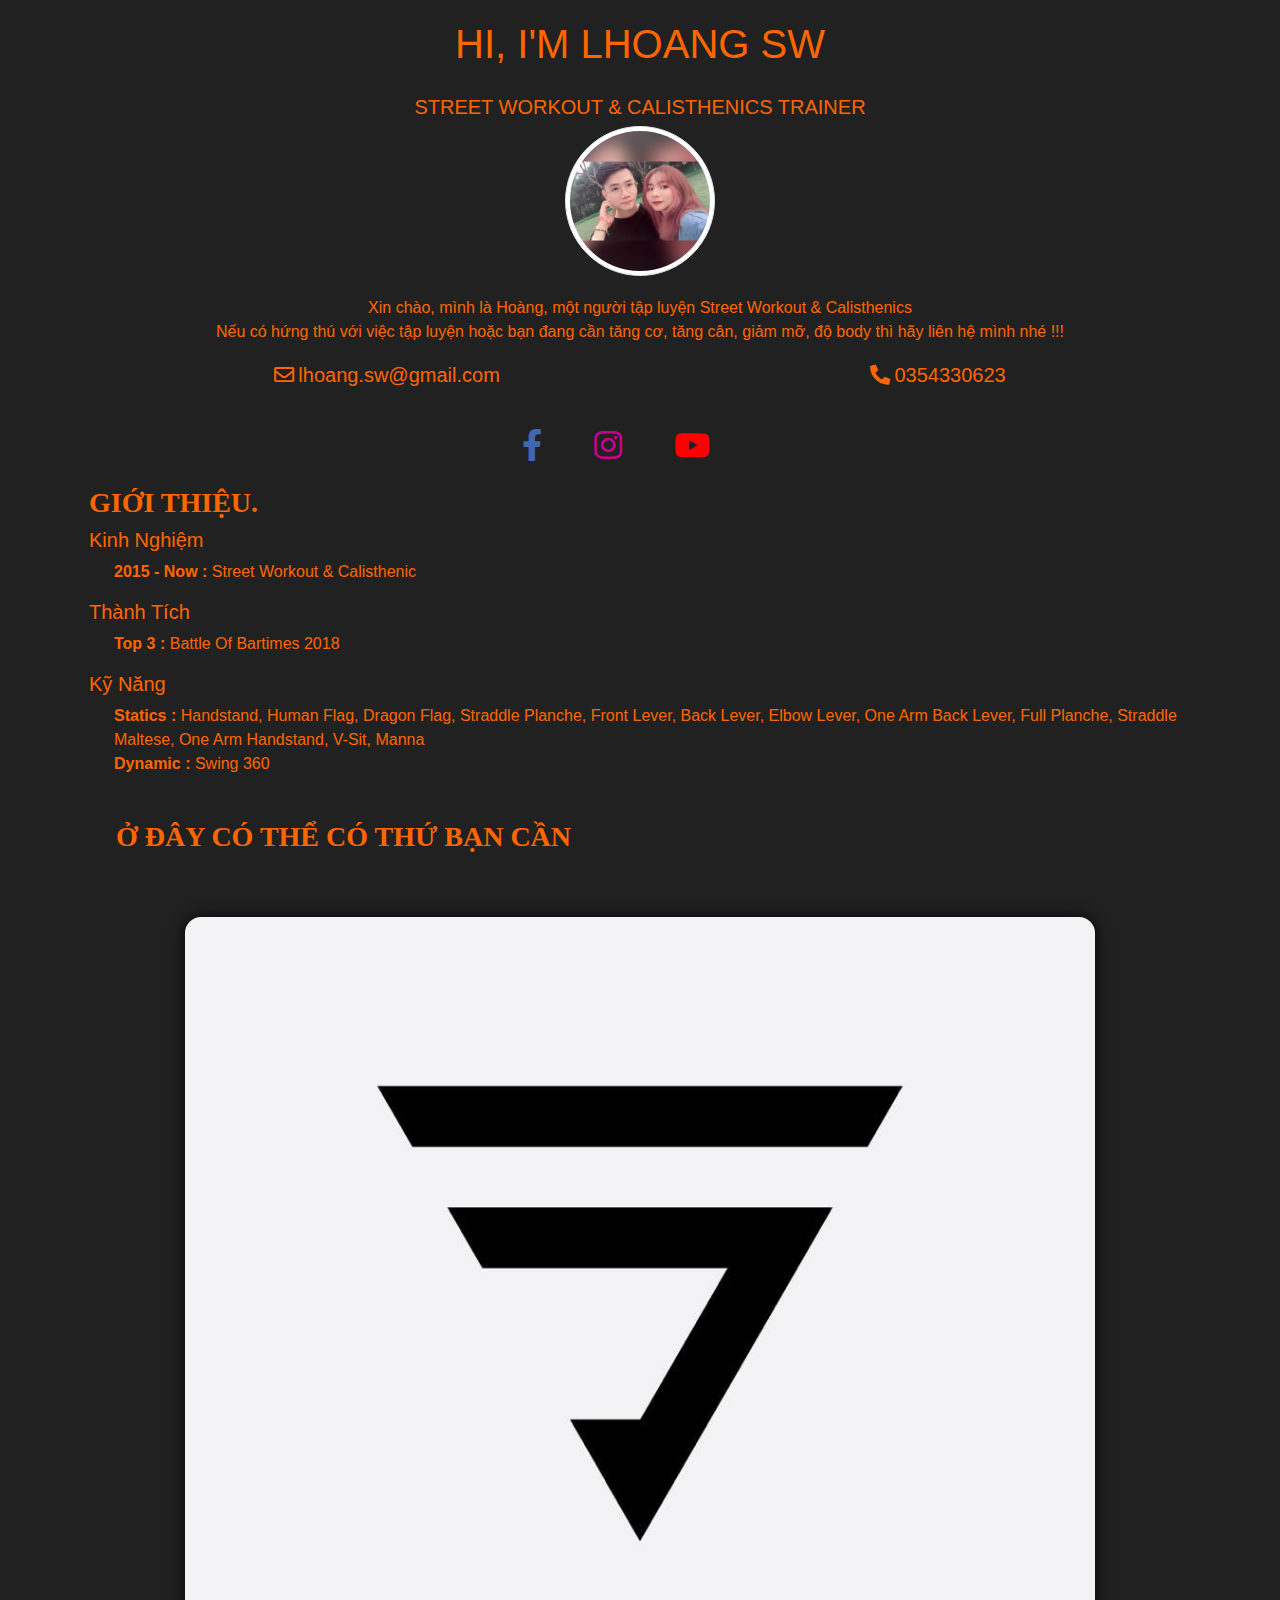
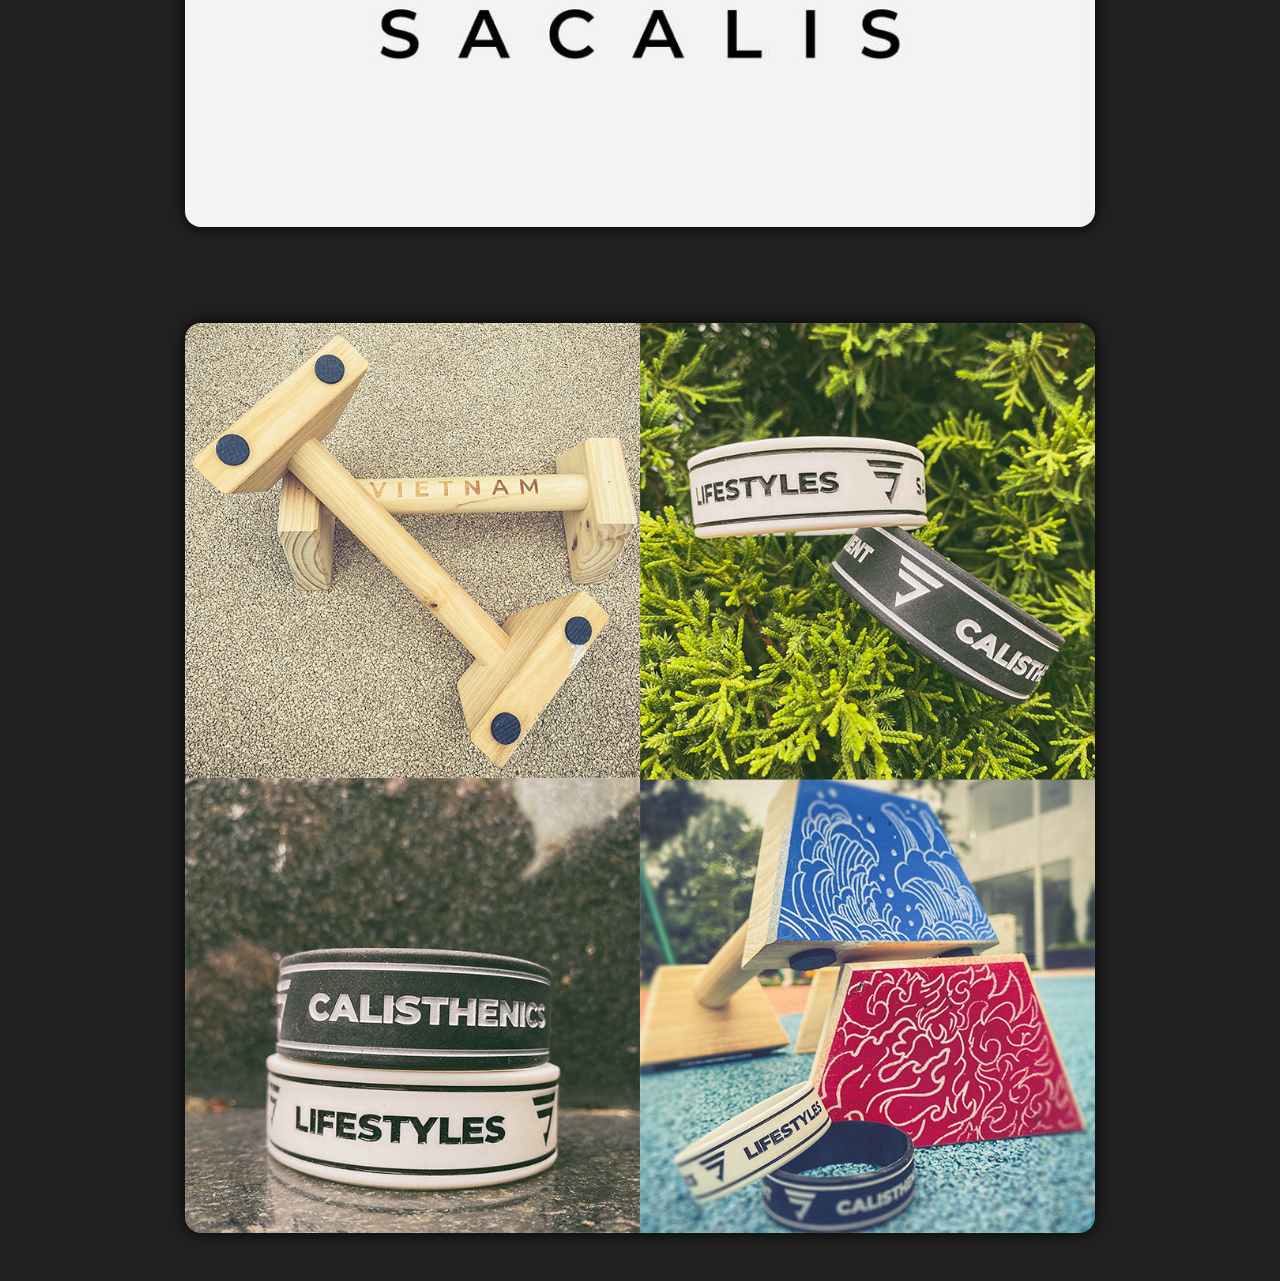
==== commit 51d0f9d0: "Update index.html" ====
--- a/index.html
+++ b/index.html
@@ -65,7 +65,7 @@
 
 			        </div>
 			       <div class=" gioithieu" id="gioithieu">
-					<h3 class="m-5">
+					<h3 class="">
 						<span class="text-uppercase font-weight-bold ">giới thiệu.</span>
 					</h3>
 					
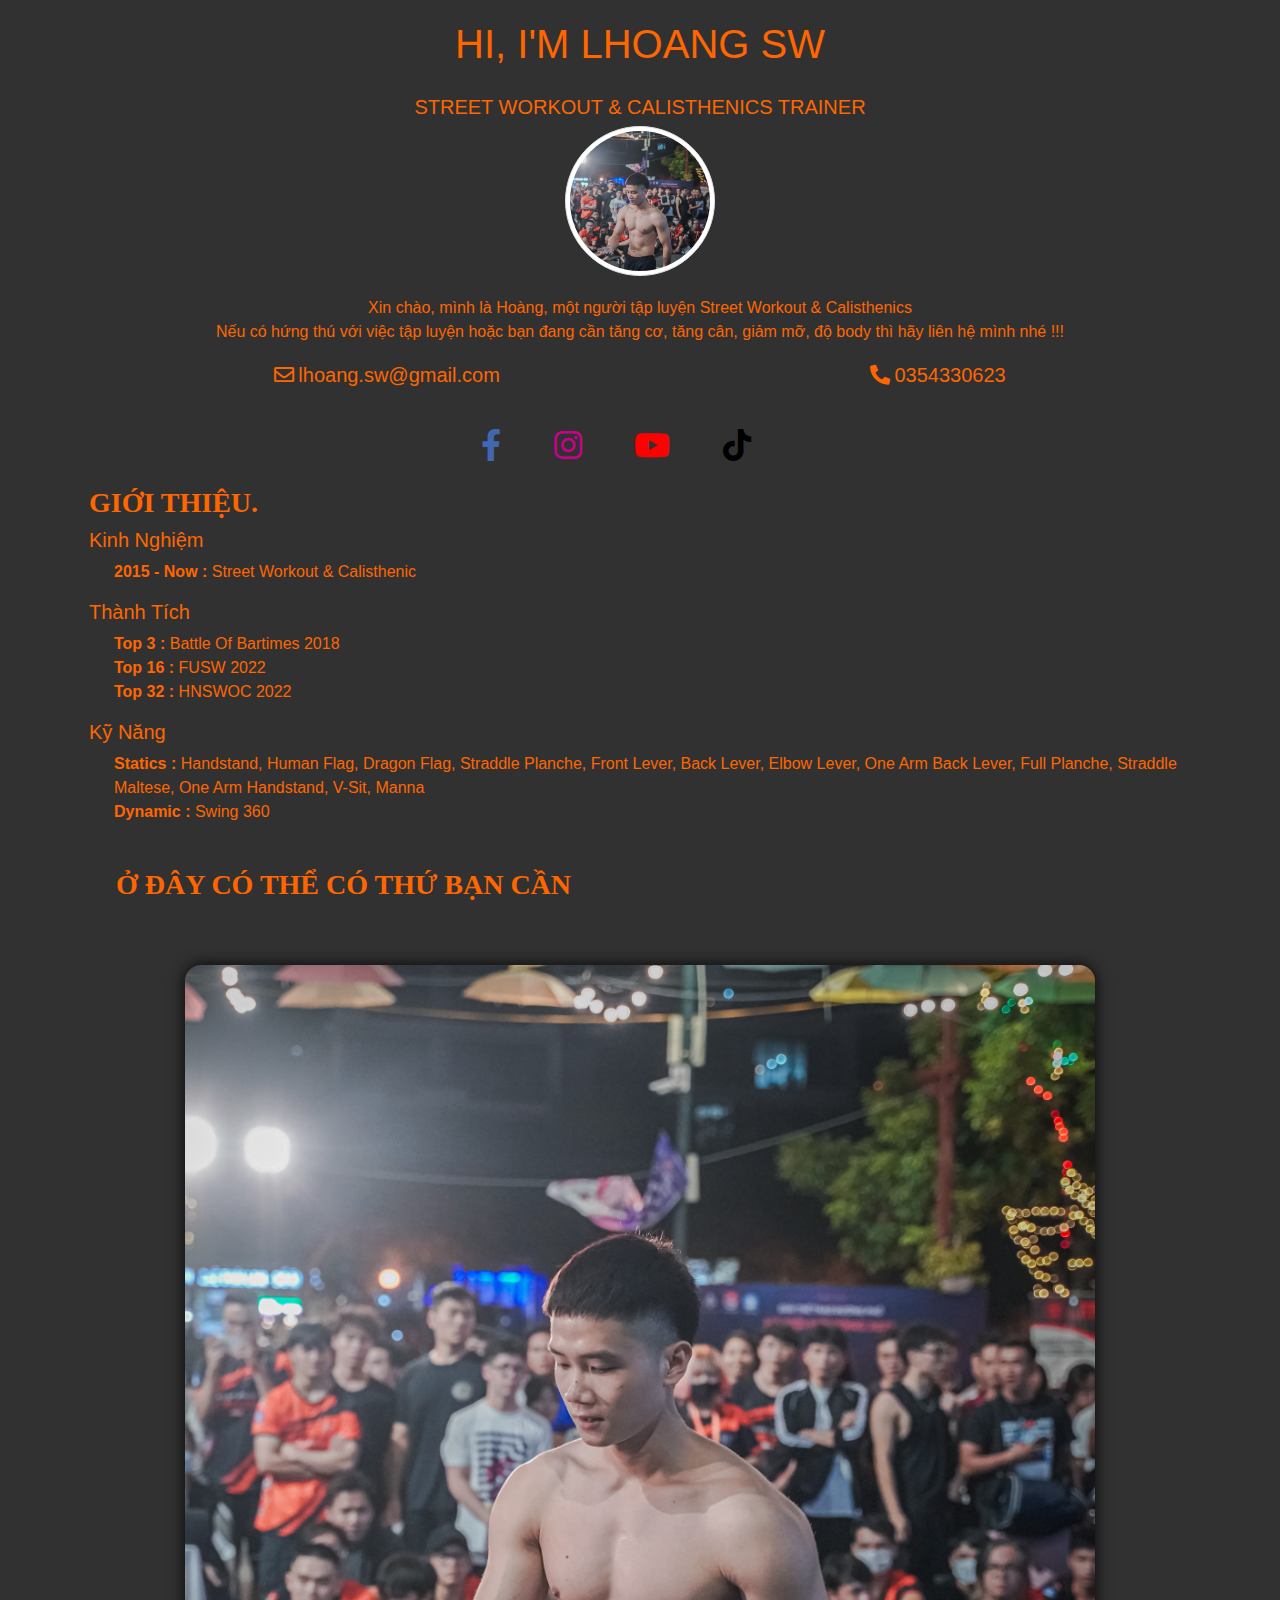
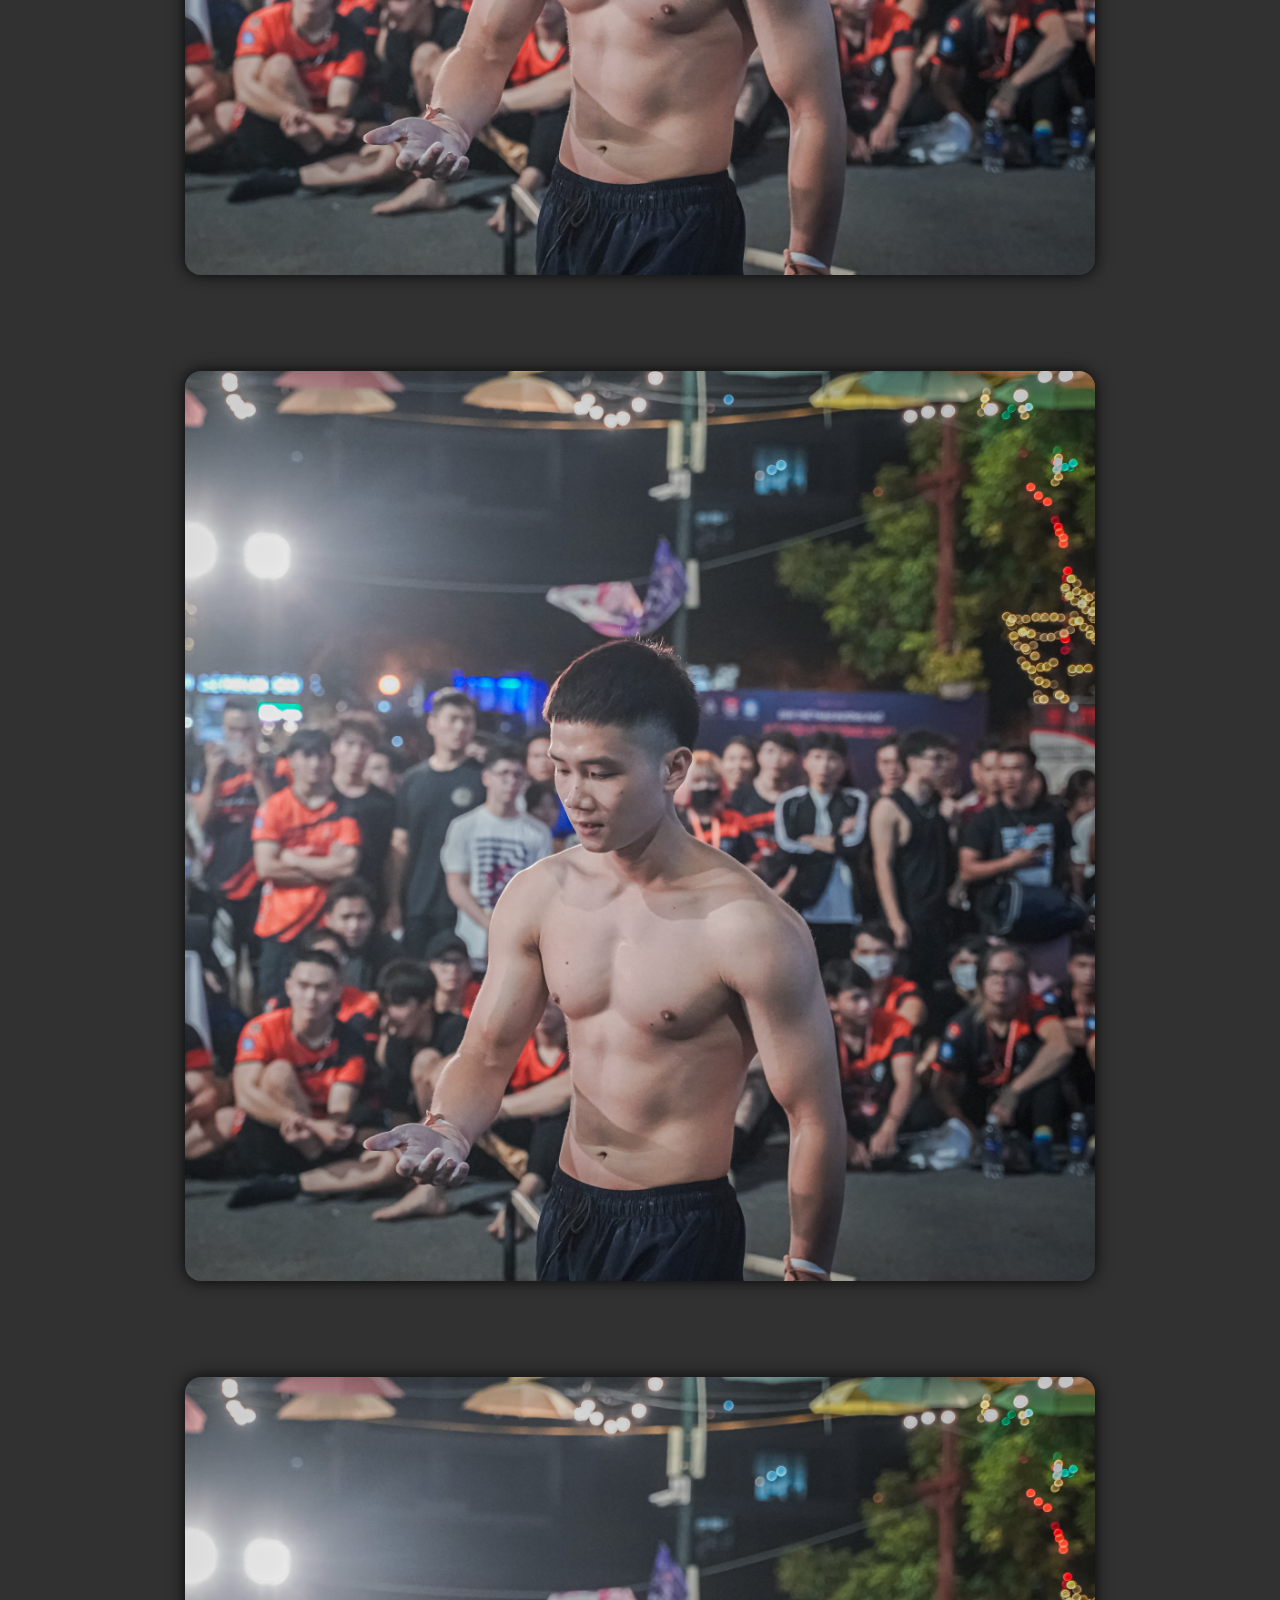
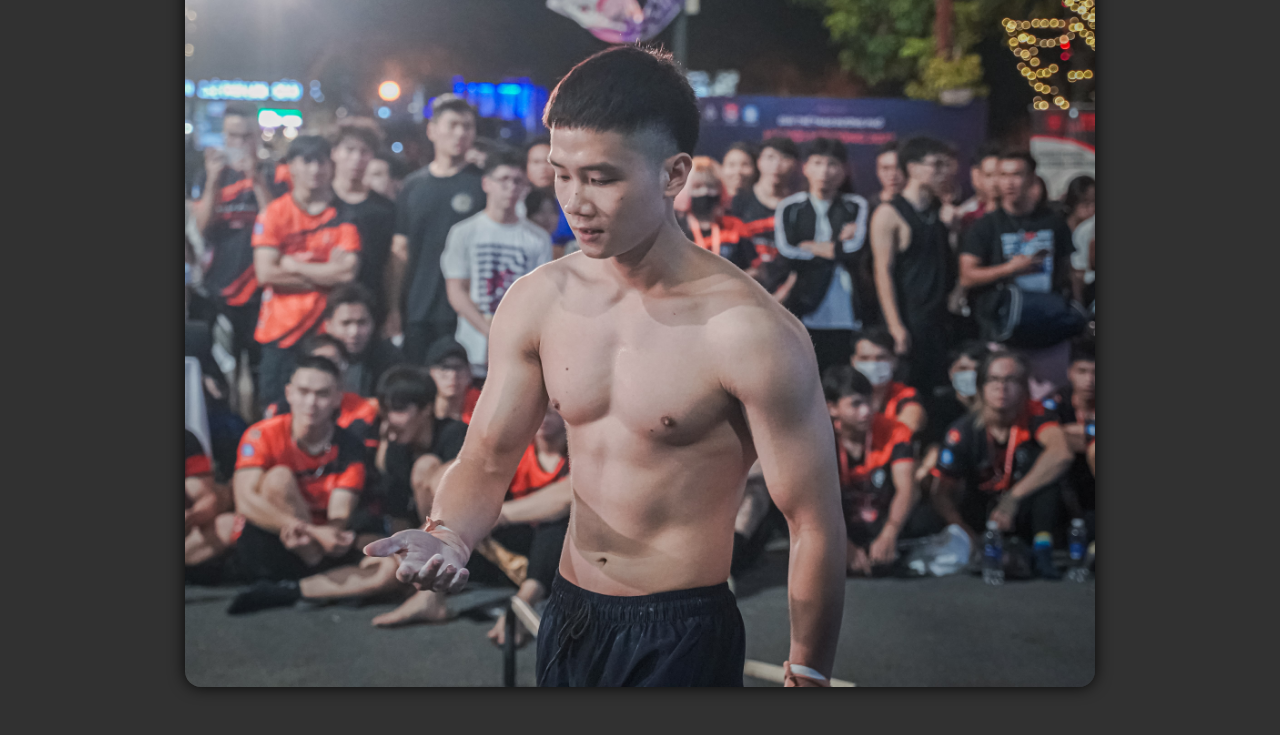
==== commit 26342113: "updated file" ====
--- a/index.html
+++ b/index.html
@@ -5,7 +5,7 @@
 	<meta name="viewport" content="width=device-width, initial-scale=1">
 	<title>lhoang SW</title>
 	
-	<link rel="shortcut icon" type="image/png" href="imgs/sclava.jpg"/>
+	<link rel="shortcut icon" type="image/png" href="imgs/daugiai.jpg"/>
 	<link rel="stylesheet" href="https://stackpath.bootstrapcdn.com/bootstrap/4.5.2/css/bootstrap.min.css" integrity="sha384-JcKb8q3iqJ61gNV9KGb8thSsNjpSL0n8PARn9HuZOnIxN0hoP+VmmDGMN5t9UJ0Z" crossorigin="anonymous">
 	<link rel="stylesheet" href="https://cdnjs.cloudflare.com/ajax/libs/font-awesome/5.15.1/css/all.min.css">
 	<link rel="stylesheet" href="https://cdnjs.cloudflare.com/ajax/libs/animate.css/4.0.0/animate.min.css">
@@ -30,7 +30,7 @@
 					</div>
 				</div>
 				<div class="profile-image mx-auto mb-3">
-					<img src="imgs/ava.jpg" alt="profile-image" class="profile-image img-fluid rounded-circle img-thumbnail">
+					<img src="imgs/daugiai.jpg" alt="profile-image" class="profile-image img-fluid rounded-circle img-thumbnail">
 				</div>
 
 				<div class="content p-1">
@@ -62,6 +62,10 @@
 			          <a href="https://www.youtube.com/channel/UCOqOXBU-Gvkn-hb1yqYQzgQ" target="_blank" class="yt-ic">
 			            <i class="fab fa-youtube fa-lg white-text mr-md-5 mr-3 fa-2x"> </i>
 			          </a>
+			          <!--TikTok-->
+			          <a href="https://www.tiktok.com/@lehoang_sw" target="_blank" class="tt-ic">
+			            <i class="fab fa-tiktok fa-lg white-text mr-md-5 mr-3 fa-2x"> </i>
+			          </a>
 
 			        </div>
 			       <div class=" gioithieu" id="gioithieu">
@@ -91,6 +95,12 @@
 						<ul class="information">
 							<li>
 								<span class="font-weight-bold">Top 3 : </span>Battle Of Bartimes 2018
+							</li>
+							<li>
+								<span class="font-weight-bold">Top 16 : </span>FUSW 2022
+							</li>
+							<li>
+								<span class="font-weight-bold">Top 32 : </span>HNSWOC 2022
 							</li>
 						</ul>
 					</div>
@@ -132,20 +142,27 @@
 
 					<!-- project 1 -->
 					<div class="project-item project-1 position-relative">
-						<img src="imgs/sclava.jpg" alt="training" class="project-img img-fluid my-5">
-						<a href="https://www.facebook.com/SacalisVN" class="project-link position-absolute" target="_blank">Sacalis Team</a>
+						<img src="imgs/daugiai.jpg" alt="training" class="project-img img-fluid my-5">
+						<a href="https://www.facebook.com/SacalisVN" class="project-link position-absolute" target="_blank">Giáo Trình Calisthenics</a>
 						<a href="https://www.facebook.com/SacalisVN" class="overlay" target="_blank"></a>
 					</div>
 					<!-- end project 1 -->
 
 					<!-- project 2 -->
 					<div class="project-item project-2 position-relative">
-						<img src="imgs/scl_item.png" alt="training" class="project-img img-fluid my-5">
+						<img src="imgs/daugiai.jpg" alt="training" class="project-img img-fluid my-5">
 						<a href="https://www.facebook.com/SacalisVN" class="project-link position-absolute" target="_blank">Sản Phẩm</a>
 						<a href="https://www.facebook.com/SacalisVN" class="overlay" target="_blank"></a>
 					</div>
 					<!-- end project 2 -->
 
+					<!-- project 3 -->
+					<div class="project-item project-3 position-relative">
+						<img src="imgs/daugiai.jpg" alt="training" class="project-img img-fluid my-5">
+						<a href="https://www.facebook.com/SacalisVN" class="project-link position-absolute" target="_blank">Calisthenics Tutorial</a>
+						<a href="https://www.facebook.com/SacalisVN" class="overlay" target="_blank"></a>
+					</div>
+					<!-- end project 3 -->
 					
 				</div>
 			</div>
--- a/css/gioithieu.css
+++ b/css/gioithieu.css
@@ -7,7 +7,7 @@
 	width: 100%;
 	height: auto;
 	color: #ff6600;
-	background-color: #212121;
+	background-color: #313131;
 }
 .mainn{
 	
@@ -73,7 +73,7 @@
 .mt-4{
 	height: 4.5rem;
 	line-height: 4.5rem;
-	background-color: #212121;
+	background-color: #313131;
 }
 
 
@@ -89,6 +89,10 @@
 	color: #ff0000;
 	text-decoration: none;
 }
+.tt-ic{
+	color: #000000;
+	text-decoration: none;
+}
 .fb-ic:hover{
 	color: #4267b2;
 	text-decoration: none;
@@ -99,6 +103,10 @@
 }
 .yt-ic:hover{
 	color: #ff0000;
+	text-decoration: none;
+}
+.tt-ic{
+	color: #000000;
 	text-decoration: none;
 }
 .mt-4 a i{
@@ -140,7 +148,7 @@
 .project-2{
 }
 .project-3{
-	background-color: #00bcd4;
+	
 }
 .project-4{
 	background-color: #607d8b;
@@ -176,7 +184,7 @@
 	height: 100%;
 	display: block;
 	position: absolute;
-	background-color: #212121;
+	background-color: #313131;
 	top: 0;
 	left: 0;
 	z-index: 3;
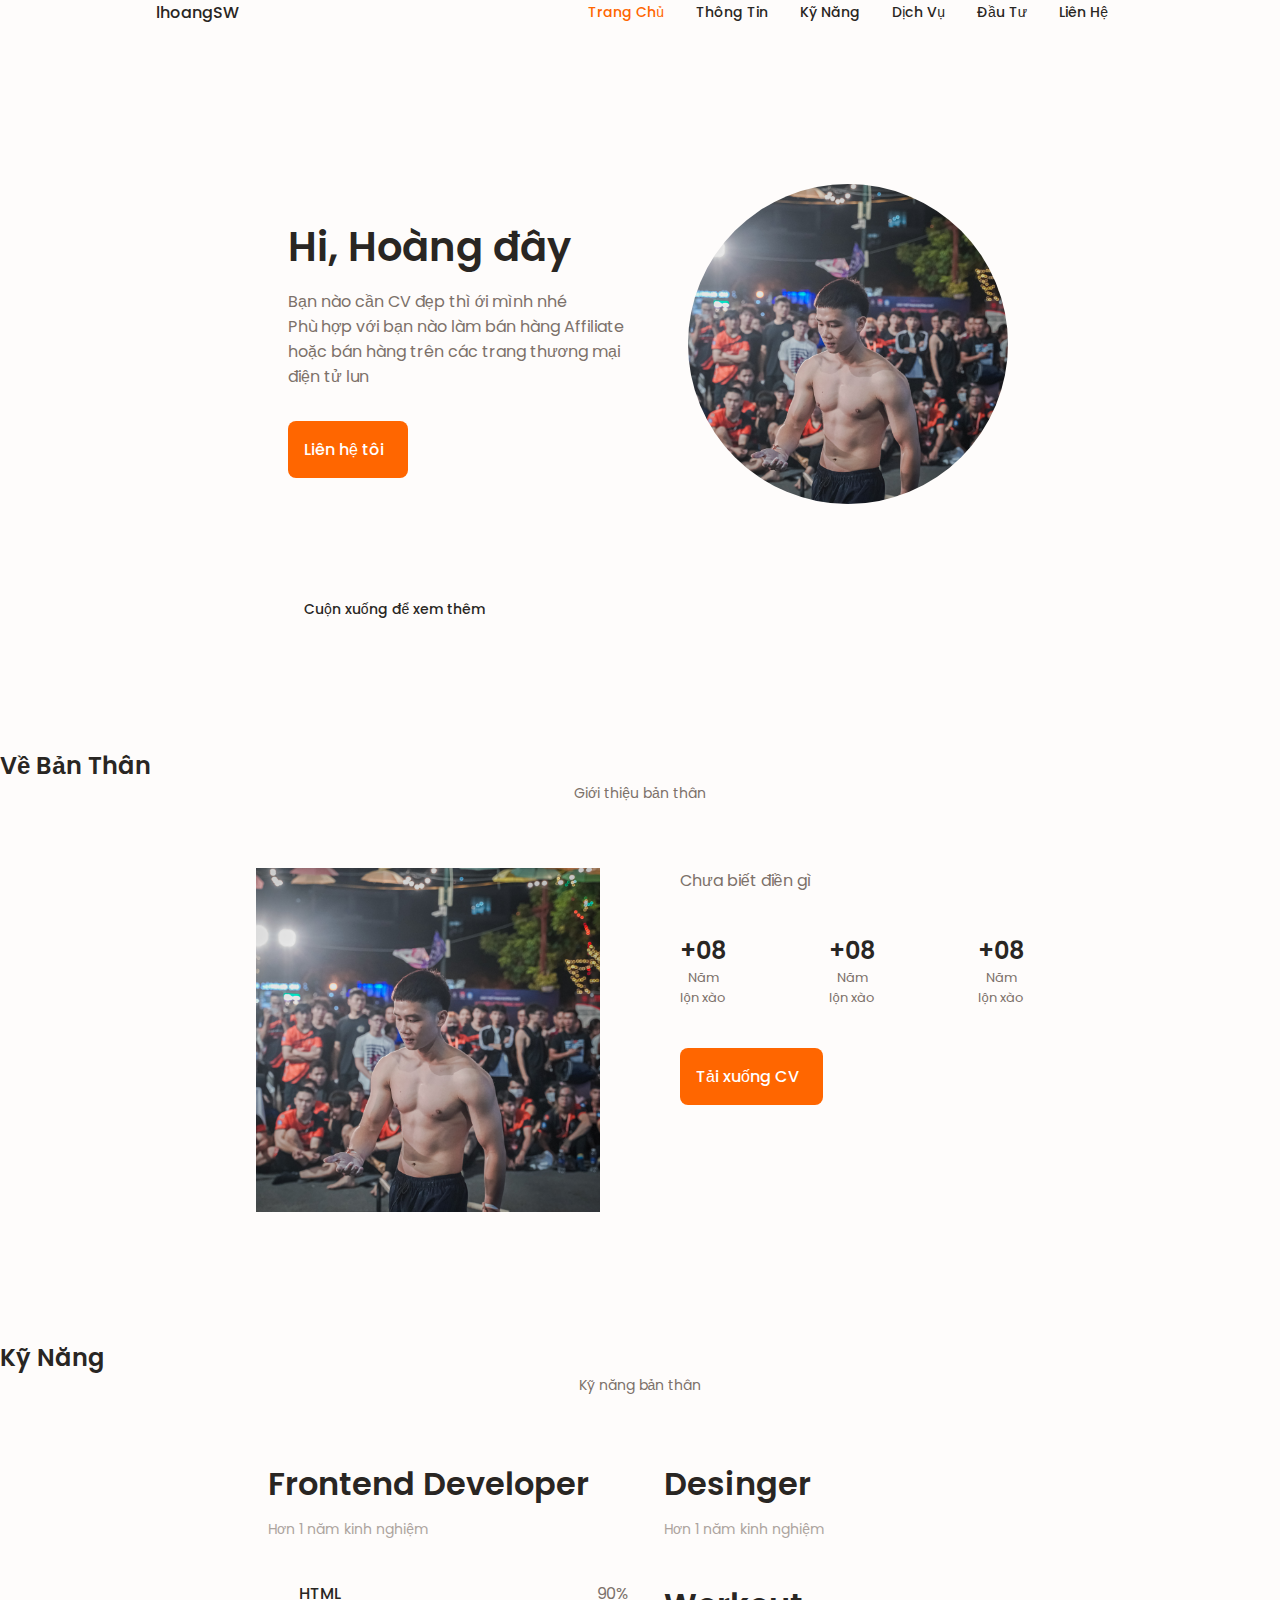
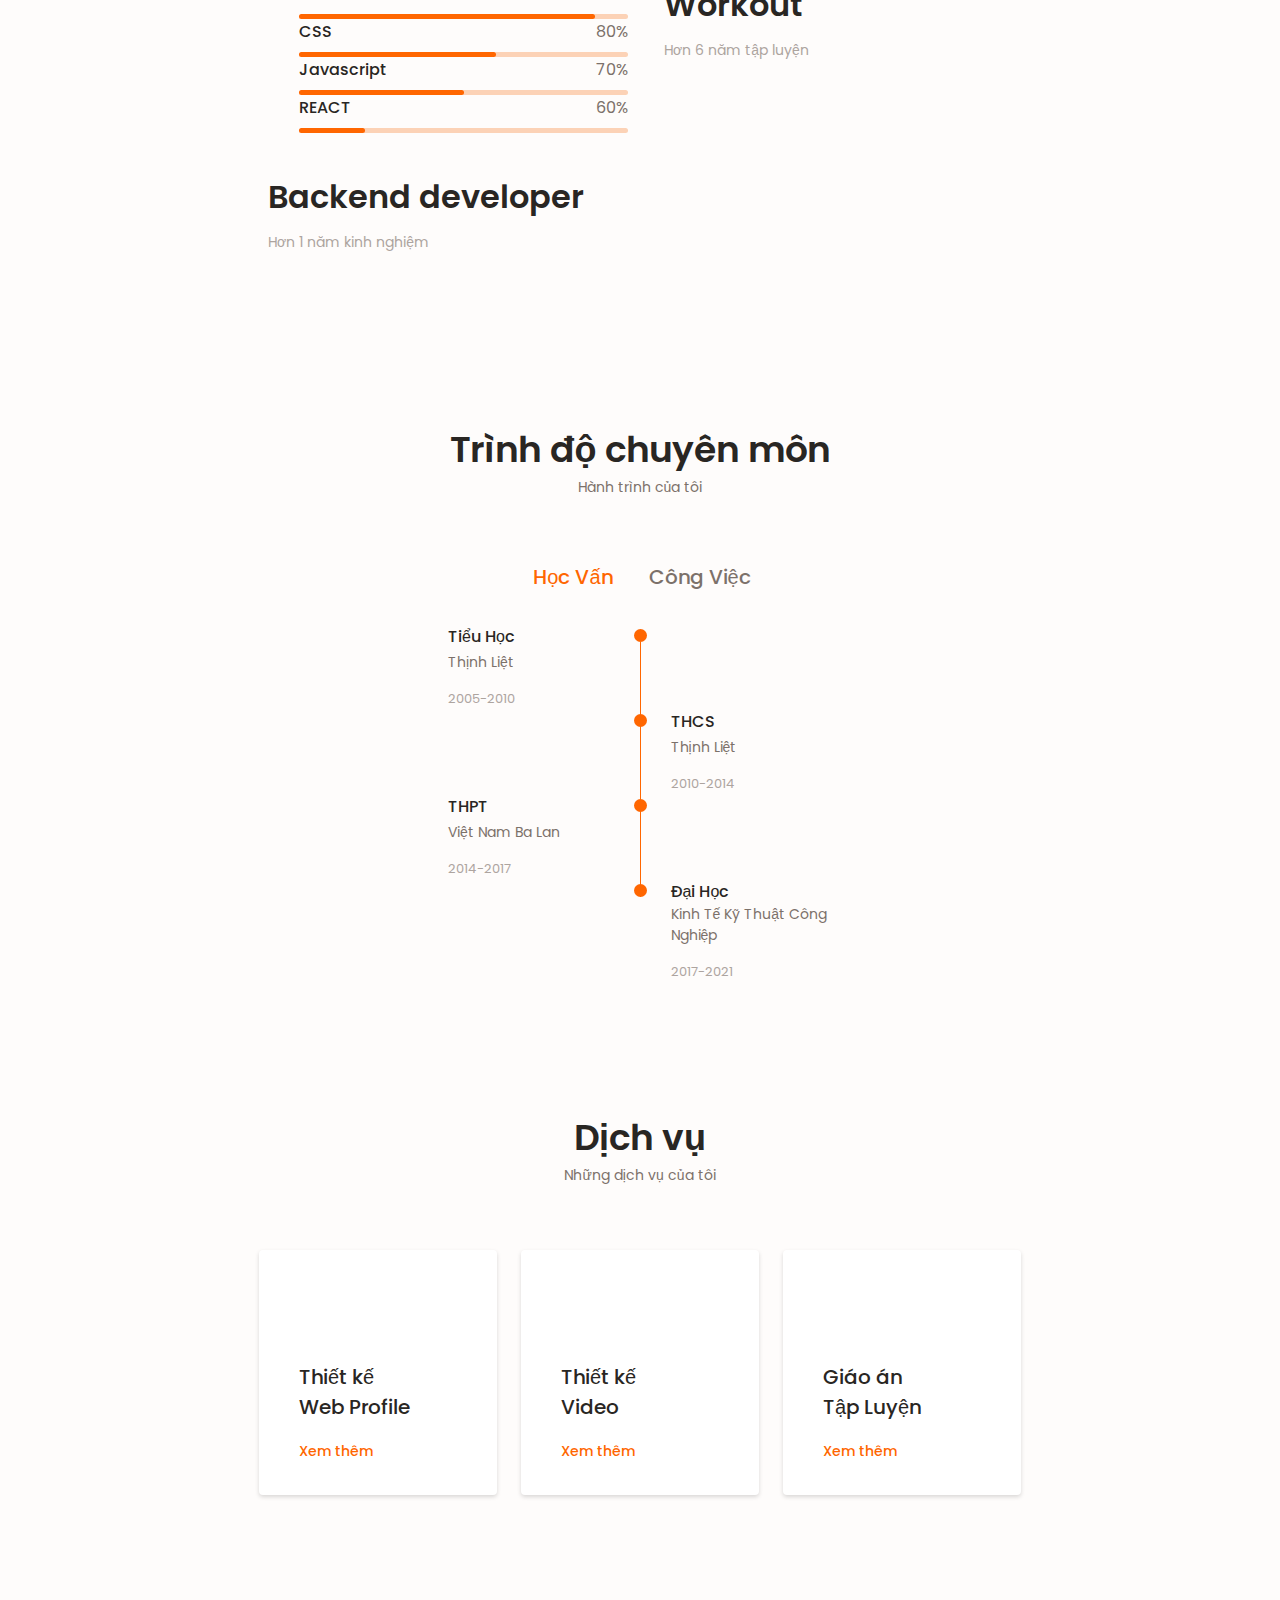
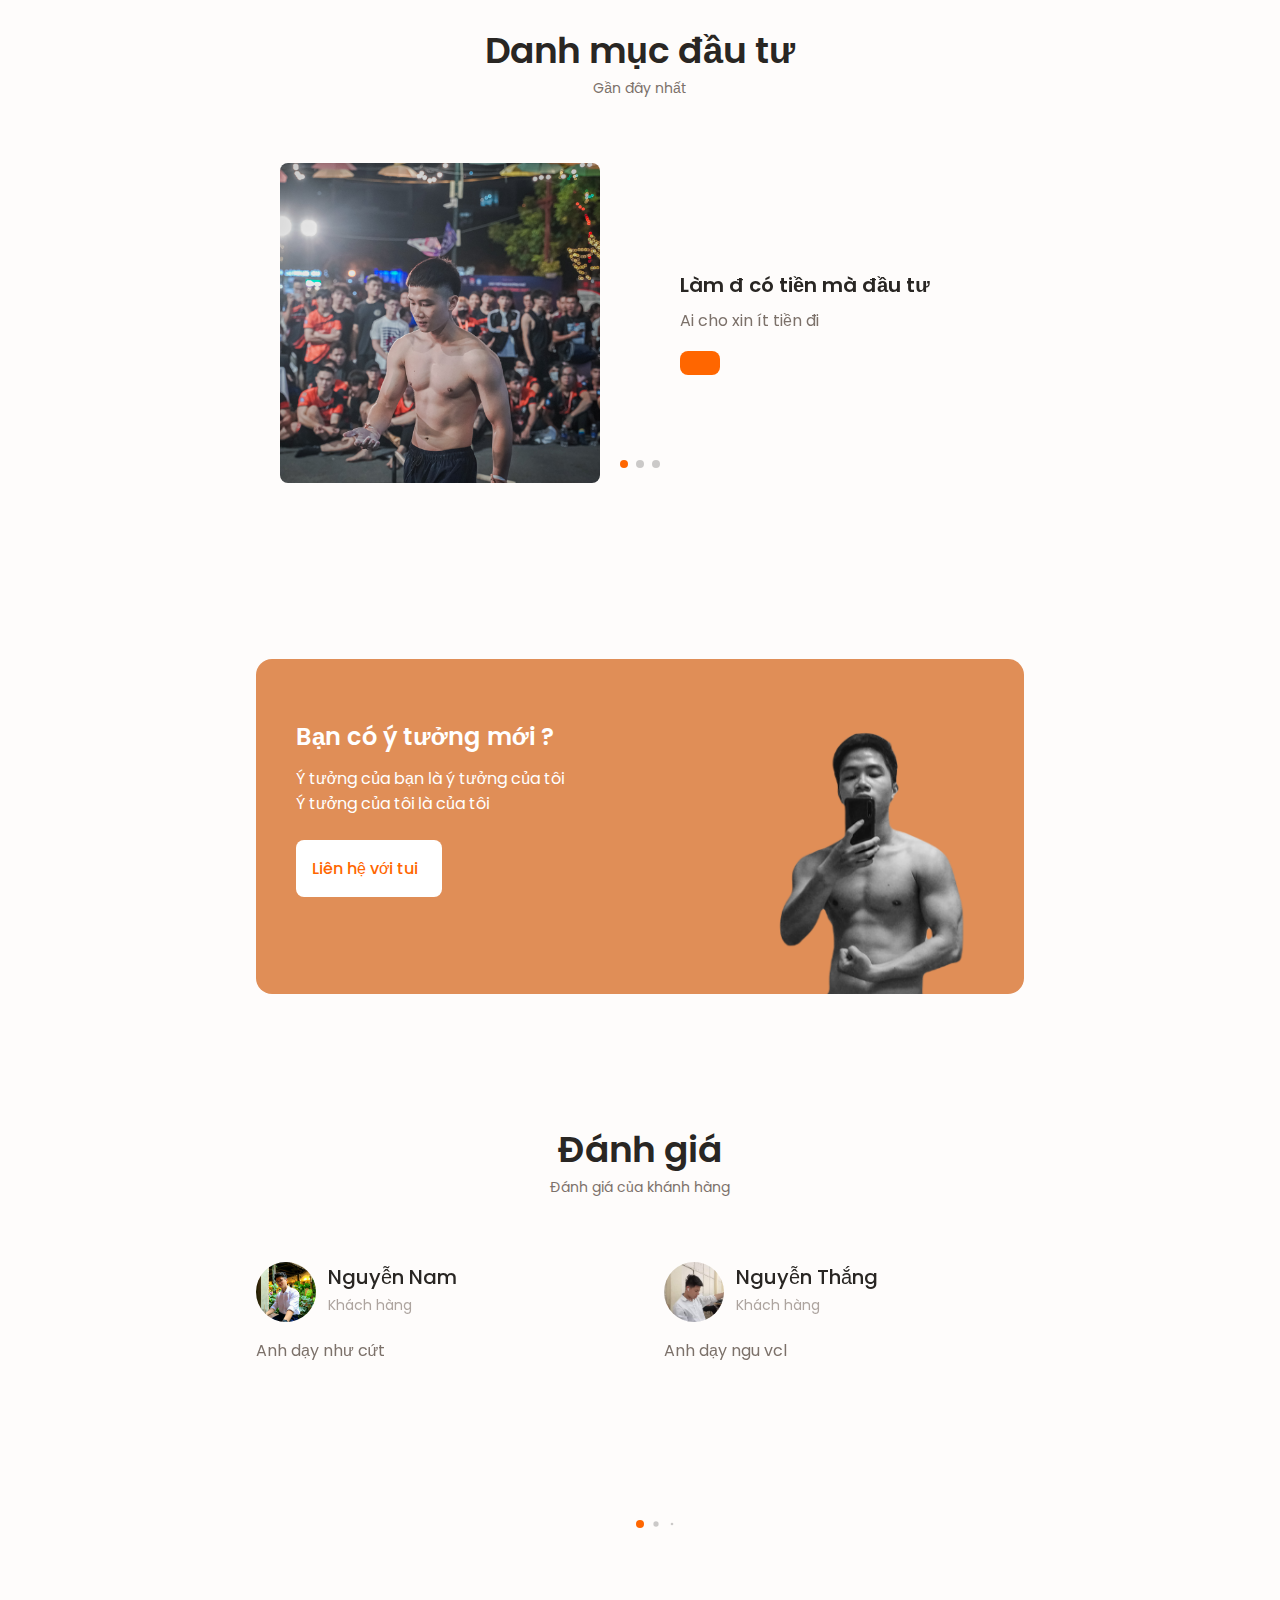
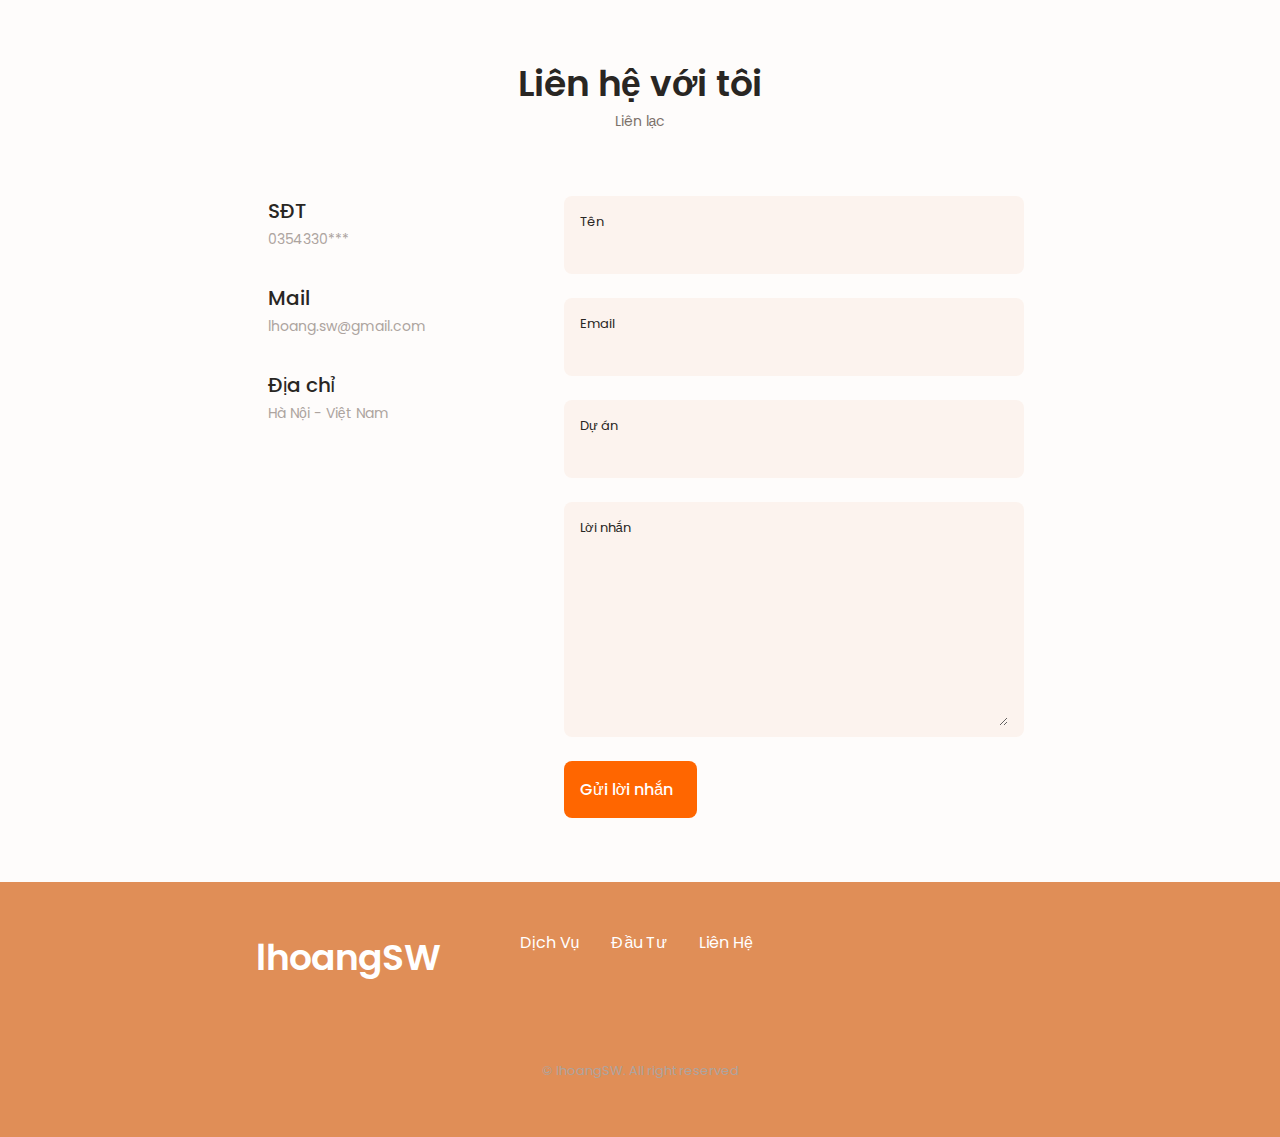
==== commit 091b2dbd: "updated files" ====
--- a/index.html
+++ b/index.html
@@ -5,177 +5,885 @@
 	<meta name="viewport" content="width=device-width, initial-scale=1">
 	<title>lhoang SW</title>
 	
-	<link rel="shortcut icon" type="image/png" href="imgs/daugiai.jpg"/>
-	<link rel="stylesheet" href="https://stackpath.bootstrapcdn.com/bootstrap/4.5.2/css/bootstrap.min.css" integrity="sha384-JcKb8q3iqJ61gNV9KGb8thSsNjpSL0n8PARn9HuZOnIxN0hoP+VmmDGMN5t9UJ0Z" crossorigin="anonymous">
-	<link rel="stylesheet" href="https://cdnjs.cloudflare.com/ajax/libs/font-awesome/5.15.1/css/all.min.css">
-	<link rel="stylesheet" href="https://cdnjs.cloudflare.com/ajax/libs/animate.css/4.0.0/animate.min.css">
-	<link rel="stylesheet" href="css/gioithieu.css">
+	<link rel="shortcut icon" type="image/png" href="assets/imgs/daugiai.jpg"/>
+	<link rel="stylesheet" href="https://unicons.iconscout.com/release/v4.0.0/css/line.css">
+
+	<link rel="stylesheet" href="assets/css/swiper-bundle.min.css">
+	<link rel="stylesheet" href="assets/css/gioithieu.css">
 
 
 </head>
 <body>
 
-	<section class="container-lg ">
-		<div class="justify-content-md-center">
-			<div id="first-part" class="">
-				
-				<div class="name text-center p-1">
-					<h1>
-						<span class="typing text-uppercase">hi, i'm LHoang SW</span>
-					</h1>
-					<br>
-					<div class="typing2-writer">
-						<span class="typing2 text-uppercase">street workout & calisthenics trainer</span>
-						<br>
-					</div>
-				</div>
-				<div class="profile-image mx-auto mb-3">
-					<img src="imgs/daugiai.jpg" alt="profile-image" class="profile-image img-fluid rounded-circle img-thumbnail">
-				</div>
-
-				<div class="content p-1">
-					<div class="short-description mx-auto text-center">
-						<span class="vietsub text-center">Xin chào, mình là Hoàng, một người tập luyện Street Workout & Calisthenics</span>
-						<br>
-						<span class="vietsub text-center">Nếu có hứng thú với việc tập luyện hoặc bạn đang cần tăng cơ, tăng cân, giảm mỡ, độ body thì hãy liên hệ mình nhé !!!</span>
-						<br>
-					</div>
-					<div class="contact mt-3">
-						<div class="g-mail">
-							<a href="mailto:lhoang.sw@gmail.com"><i class="far fa-envelope"></i><span class="ml-1">lhoang.sw@gmail.com</span></a>
-						</div>
-						<div class="phone">
-							<a href=""><i class="fas fa-phone-alt"></i><span class="ml-1">0354330623</span></a>
-						</div>
-					</div>
-					<div class="mt-4 text-center">
-			          <!-- Facebook -->
-			          <a href="https://www.facebook.com/profile.php?id=100005003263573" target="_blank" class="fb-ic">
-			            <i class="fab fa-facebook-f fa-lg white-text mr-md-5 mr-3 fa-2x"> </i>
-			          </a>
-			          
-			          <!--Instagram-->
-			          <a href="https://www.instagram.com/lhoang_sw/" target="_blank" class="ins-ic">
-			            <i class="fab fa-instagram fa-lg white-text mr-md-5 mr-3 fa-2x"> </i>
-			          </a>
-			          <!--Youtube-->
-			          <a href="https://www.youtube.com/channel/UCOqOXBU-Gvkn-hb1yqYQzgQ" target="_blank" class="yt-ic">
-			            <i class="fab fa-youtube fa-lg white-text mr-md-5 mr-3 fa-2x"> </i>
-			          </a>
-			          <!--TikTok-->
-			          <a href="https://www.tiktok.com/@lehoang_sw" target="_blank" class="tt-ic">
-			            <i class="fab fa-tiktok fa-lg white-text mr-md-5 mr-3 fa-2x"> </i>
-			          </a>
-
-			        </div>
-			       <div class=" gioithieu" id="gioithieu">
-					<h3 class="">
-						<span class="text-uppercase font-weight-bold ">giới thiệu.</span>
-					</h3>
-					
+	<header class="header" id="header">
+		<nav class="nav container">
+			<a href="#" class="nav__logo">lhoangSW</a>
+
+			<div class="nav__menu" id="nav-menu">
+				<ul class="nav__list grid">
+					<li class="nav__item">
+						<a href="#home" class="nav__link active-link">
+							<i class="uil uil-estate nav__icon"></i> Trang Chủ
+						</a>
+					</li>
+					<li class="nav__item">
+						<a href="#about" class="nav__link">
+							<i class="uil uil-user nav__icon"></i> Thông Tin
+						</a>
+					</li><li class="nav__item">
+						<a href="#skills" class="nav__link">
+							<i class="uil uil-file-alt nav__icon"></i> Kỹ Năng
+						</a>
+					</li><li class="nav__item">
+						<a href="#services" class="nav__link">
+							<i class="uil uil-briefcase-alt nav__icon"></i> Dịch Vụ
+						</a>
+					</li><li class="nav__item">
+						<a href="#portfolio" class="nav__link">
+							<i class="uil uil-scenery nav__icon"></i> Đầu Tư
+						</a>
+					</li>
+					</li><li class="nav__item">
+						<a href="#contact" class="nav__link">
+							<i class="uil uil-message nav__icon"></i> Liên Hệ
+						</a>
+					</li>
+				</ul>
+				<i class="uil uil-times nav__close" id="nav-close"></i>
+			</div>
+
+			<div class="nav__btns">
+				<!-- theme change button -->
+				<i class="uil uil-moon change-theme" id="theme-button"></i>
+
+				<div class="nav__toggle" id="nav-toggle">
+					<i class="uil uil-apps"></i>
+				</div>
+			</div>
+
+		</nav>
+	</header>
+
+
+	<main class="main">
+		<section class="home section" id="home">
+			<div class="home__container container grid">
+				<div class="home__content grid">
+					<div class="home__social">
+						<a href="https://www.facebook.com/leviethoang281299" target="_blank" class="home__social-icon">
+							<i class="uil uil-facebook-f"></i>
+						</a>
+
+						<a href="https://www.instagram.com/lhoang_sw/" target="_blank" class="home__social-icon">
+							<i class="uil uil-instagram"></i>
+						</a>
+
+						<a href="https://www.youtube.com/@lhoangsw3501/" target="_blank" class="home__social-icon">
+							<i class="uil uil-youtube"></i>
+						</a>
+					</div>
+
+					<div class="home__img">
+						<img src="assets/imgs/daugiai.jpg" alt="" class="home__blob-img">
+
+						</g>
+
+						</svg>
+					</div>
+
+					<div class="home__data">
+						<h1 class="home__title">Hi, Hoàng đây</h1>
+						<h3 class="home__subtitle"></h3>
+						<p class="home__description">Bạn nào cần CV đẹp thì ới mình nhé <br> Phù hợp với bạn nào làm bán hàng Affiliate hoặc bán hàng trên các trang thương mại điện tử lun</p>
+						<a href="#contact" class="button button--flex">
+							Liên hệ tôi<i class="uil uil-message button__icon"></i>
+						</a>
+					</div>
+				</div>
+
+				<div class="home__scroll">
+					<a href="#about" class="home__scroll-button button--flex">
+						<i class="uil uil-mouse-alt home__scroll-mouse"></i>
+						<span class="home__scroll-name">Cuộn xuống để xem thêm</span>
+						<i class="uil uil-arrow-down home__scroll-arrow"></i>
+					</a>
+				</div>
+
+			</div>
+		</section>
+
+		<section class="about section" id="about">
+			<h2 class="section_title">Về Bản Thân</h2>
+			<span class="section__subtitle">Giới thiệu bản thân</span>
+
+			<div class="about__container container grid">
+				<img src="assets/imgs/daugiai.jpg" alt="" class="about__img">
+
+				<div class="about__data">
+					<p class="about__description">Chưa biết điền gì</p>
+
+					<div class="about__info">
+						<div>
+							<span class="about__info-title">+08</span>
+							<span class="about__info-name">Năm <br> lộn xào</span>
+						</div>
+						<div>
+							<span class="about__info-title">+08</span>
+							<span class="about__info-name">Năm <br> lộn xào</span>
+						</div>
+						<div>
+							<span class="about__info-title">+08</span>
+							<span class="about__info-name">Năm <br> lộn xào</span>
+						</div>
+					</div>
+
+					<div class="about__buttons">
+						<a download="" href="#" class="button button--flex">
+							Tải xuống CV<i class="uil uil-download-alt button__icon"></i>
+						</a>
+					</div>
+				</div>
+			</div>
+		</section>
+
+		<section class="skills section" id="skills">
+			<h2 class="secion__title">Kỹ Năng</h2>
+			<span class="section__subtitle">Kỹ năng bản thân</span>
+
+			<div class="skills__container container grid">
+				<div>
+					<!-- SKILLS 1 -->
+					<div class="skills__content skills__open">
+						<div class="skills__header">
+							<i class="uil uil-brackets-curly skills__icon"></i>
+
+							<div>
+								<h1 class="skills__titles">Frontend Developer</h1>
+								<span class="skills__subtitle">Hơn 1 năm kinh nghiệm</span>
+							</div>
+
+							<i class="uil uil-angle-down skills__arrow"></i>
+						</div>
+
+						<div class="skills__list grid">
+							<div class="skills__data">
+								<div class="skills__titles">
+									<h3 class="skills__name">HTML</h3>
+									<span class="skills__number">90%</span>
+								</div>
+								<div class="skills__bar">
+									<span class="skills__percentage skills__html"></span>
+								</div>
+
+								<div class="skills__titles">
+									<h3 class="skills__name">CSS</h3>
+									<span class="skills__number">80%</span>
+								</div>
+								<div class="skills__bar">
+									<span class="skills__percentage skills__css"></span>
+								</div>
+
+								<div class="skills__titles">
+									<h3 class="skills__name">Javascript</h3>
+									<span class="skills__number">70%</span>
+								</div>
+								<div class="skills__bar">
+									<span class="skills__percentage skills__js"></span>
+								</div>
+
+								<div class="skills__titles">
+									<h3 class="skills__name">REACT</h3>
+									<span class="skills__number">60%</span>
+								</div>
+								<div class="skills__bar">
+									<span class="skills__percentage skills__react"></span>
+								</div>
+							</div>
+						</div>
+
+					</div>
+
+					<!-- SKILLS 2 -->
+					<div class="skills__content skills__close">
+						<div class="skills__header">
+							<i class="uil uil-server-network skills__icon"></i>
+
+							<div>
+								<h1 class="skills__titles">Backend developer</h1>
+								<span class="skills__subtitle">Hơn 1 năm kinh nghiệm</span>
+							</div>
+
+							<i class="uil uil-angle-down skills__arrow"></i>
+						</div>
+
+						<div class="skills__list grid">
+							<div class="skills__data">
+								<div class="skills__titles">
+									<h3 class="skills__name">PHP</h3>
+									<span class="skills__number">75%</span>
+								</div>
+								<div class="skills__bar">
+									<span class="skills__percentage skills__php"></span>
+								</div>
+
+								<div class="skills__titles">
+									<h3 class="skills__name">Database</h3>
+									<span class="skills__number">50%</span>
+								</div>
+								<div class="skills__bar">
+									<span class="skills__percentage skills__database"></span>
+								</div>
+
+								<div class="skills__titles">
+									<h3 class="skills__name">Laravel</h3>
+									<span class="skills__number">40%</span>
+								</div>
+								<div class="skills__bar">
+									<span class="skills__percentage skills__laravel"></span>
+								</div>
+							</div>
+						</div>
+
+					</div>
+				</div>
+
+				<div>
+					<!-- SKILLS 3 -->
+					<div class="skills__content skills__close">
+						<div class="skills__header">
+							<i class="uil uil-swatchbook skills__icon"></i>
+
+							<div>
+								<h1 class="skills__titles">Desinger</h1>
+								<span class="skills__subtitle">Hơn 1 năm kinh nghiệm</span>
+							</div>
+
+							<i class="uil uil-angle-down skills__arrow"></i>
+						</div>
+
+						<div class="skills__list grid">
+							<div class="skills__data">
+								<div class="skills__titles">
+									<h3 class="skills__name">Canvas</h3>
+									<span class="skills__number">70%</span>
+								</div>
+								<div class="skills__bar">
+									<span class="skills__percentage skills__canvas"></span>
+								</div>
+
+								<div class="skills__titles">
+									<h3 class="skills__name">Abode Premiere Pro</h3>
+									<span class="skills__number">50%</span>
+								</div>
+								<div class="skills__bar">
+									<span class="skills__percentage skills__pr"></span>
+								</div>
+
+								<div class="skills__titles">
+									<h3 class="skills__name">Adobe Photoshop</h3>
+									<span class="skills__number">50%</span>
+								</div>
+								<div class="skills__bar">
+									<span class="skills__percentage skills__photoshop"></span>
+								</div>						
+							</div>
+						</div>
+					</div>
+
+					<!-- SKILLS 4 -->
+					<div class="skills__content skills__close">
+						<div class="skills__header">
+							<i class="uil uil-dumbbell skills__icon"></i>
+
+							<div>
+								<h1 class="skills__titles">Workout</h1>
+								<span class="skills__subtitle">Hơn 6 năm tập luyện</span>
+							</div>
+
+							<i class="uil uil-angle-down skills__arrow"></i>
+						</div>
+
+						<div class="skills__list grid">
+							<div class="skills__data">
+								<div class="skills__titles">
+									<h3 class="skills__name">Calisthenics & Street Workout</h3>
+									<span class="skills__number">90%</span>
+								</div>
+								<div class="skills__bar">
+									<span class="skills__percentage skills__sw"></span>
+								</div>
+
+								<div class="skills__titles">
+									<h3 class="skills__name">Gym</h3>
+									<span class="skills__number">50%</span>
+								</div>
+								<div class="skills__bar">
+									<span class="skills__percentage skills__gym"></span>
+								</div>
+
+								<div class="skills__titles">
+									<h3 class="skills__name">Gymnastics</h3>
+									<span class="skills__number">20%</span>
+								</div>
+								<div class="skills__bar">
+									<span class="skills__percentage skills__gymnast"></span>
+								</div>						
+							</div>
+						</div>
+					</div>
+				</div>
+			</div>
+		</section>
+
+		<section class="qualification section">
+			<h2 class="section__title">Trình độ chuyên môn</h2>
+			<span class="section__subtitle">Hành trình của tôi</span>
+
+			<div class="qualification__container container">
+				<div class="qualification__tabs">
+					<div class="qualification__button button--flex qualification__active" data-target='#education'>
+						<i class="uil uil-graduation-cap qualification__icon"></i>
+						Học Vấn
+					</div>
+
+					<div class="qualification__button button--flex" data-target="#work">
+						<i class="uil uil-briefcase-alt qualification__icon"></i>
+						Công Việc
+					</div>
+				</div>
+
+				<div class="qualification__sections">
+					<!-- CONtent 1 -->
+					<div class="qualification__content qualification__active" data-content id="education">
+						<div class="qualification__data">
+
+							<div>
+								<h3 class="qualification__title">Tiểu Học</h3>
+								<span class="qualification__subtitle">Thịnh Liệt</span>
+								<div class="qualification__calendar">
+									<i class="uil uil-calendar-alt"></i>
+									2005-2010
+								</div>
+							</div>
+
+							<div>
+								<span class="qualification__rounder"></span>
+								<span class="qualification__line"></span>
+							</div>
+						</div>
+
+						<div class="qualification__data">
+							<div></div>
+							<div>
+								<span class="qualification__rounder"></span>
+								<span class="qualification__line"></span>
+							</div>
+							<div>
+								<h3 class="qualification__title">THCS</h3>
+								<span class="qualification__subtitle">Thịnh Liệt</span>
+								<div class="qualification__calendar">
+									<i class="uil uil-calendar-alt"></i>
+									2010-2014
+								</div>
+							</div>	
+						</div>
+
+						<div class="qualification__data">
+							<div>
+								<h3 class="qualification__title">THPT</h3>
+								<span class="qualification__subtitle">Việt Nam Ba Lan</span>
+								<div class="qualification__calendar">
+									<i class="uil uil-calendar-alt"></i>
+									2014-2017
+								</div>
+							</div>
+
+							<div>
+								<span class="qualification__rounder"></span>
+								<span class="qualification__line"></span>
+							</div>
+						</div>
+
+						<div class="qualification__data">
+							<div></div>
+
+							<div>
+								<span class="qualification__rounder"></span>
+								<!-- <span class="qualification__line"></span> -->
+							</div>
+							<div>
+								<h3 class="qualification__title">Đại Học</h3>
+								<span class="qualification__subtitle">Kinh Tế Kỹ Thuật Công Nghiệp</span>
+								<div class="qualification__calendar">
+									<i class="uil uil-calendar-alt"></i>
+									2017-2021
+								</div>
+							</div>					
+						</div>
+					</div>
+                    <!-- CONtent 2 -->
+					<div class="qualification__content" data-content id="work">
+						<div class="qualification__data">
+							<div>
+								<h3 class="qualification__title">Vietjack.com</h3>
+								<span class="qualification__subtitle">Thực Tập</span>
+								<div class="qualification__calendar">
+									<i class="uil uil-calendar-alt"></i>
+									2020-2021
+								</div>
+							</div>
+
+							<div>
+								<span class="qualification__rounder"></span>
+								<span class="qualification__line"></span>
+							</div>
+						</div>
+
+						<div class="qualification__data">
+							<div></div>
+							<div>
+								<span class="qualification__rounder"></span>
+								<span class="qualification__line"></span>
+							</div>
+							<div>
+								<h3 class="qualification__title">CEC Ninja Kids</h3>
+								<span class="qualification__subtitle">Coach</span>
+								<div class="qualification__calendar">
+									<i class="uil uil-calendar-alt"></i>
+									2021-2022
+								</div>
+							</div>					
+						</div>
+
+						<div class="qualification__data">
+							<div>
+								<h3 class="qualification__title">FTS Fitness & Yoga Center</h3>
+								<span class="qualification__subtitle">Persional Trainer</span>
+								<div class="qualification__calendar">
+									<i class="uil uil-calendar-alt"></i>
+									2022-2023
+								</div>
+							</div>
+
+							<div>
+								<span class="qualification__rounder"></span>
+								<span class="qualification__line"></span>
+							</div>
+						</div>
+
+						<div class="qualification__data">
+							<div></div>
+							<div>
+								<span class="qualification__rounder"></span>
+								<!-- <span class="qualification__line"></span> -->
+							</div>
+							<div>
+								<h3 class="qualification__title">Lifesoft</h3>
+								<span class="qualification__subtitle">Thực Tập</span>
+								<div class="qualification__calendar">
+									<i class="uil uil-calendar-alt"></i>
+									2023-nay
+								</div>
+							</div>					
+						</div>
+					</div>
+				</div>
+			</div>
+		</section>
+
+		<!-- SERVICES -->
+		<section class="services section" id="services">
+			<h2 class="section__title">Dịch vụ</h2>
+			<span class="section__subtitle">Những dịch vụ của tôi</span>
+
+			<div class="services__container container grid">
+				<!-- SERVICES 1 -->
+				<div class="services__content">
 					<div>
-						<h5>
-							<span class="">Kinh Nghiệm</span>
-						</h5>
-					</div>
-					<div class="mb-1">
-						<ul class="information">
-							
-							<li>
-								<span class="font-weight-bold">2015 - Now : </span>Street Workout & Calisthenic
-							</li>
-						</ul>
-					</div>
+						<i class="uil uil-web-grid services__icon"></i>
+						<h3 class="services__title">Thiết kế <br>Web Profile</h3>
+					</div>
+
+					<span class="button button--flex button--small button--link services__button">
+						Xem thêm
+						<i class="uil uil-arrow-right button__icon"></i>
+					</span>
+
+					<div class="services__modal">
+						<div class="services__modal-content">
+							<h4 class="services__modal-title">Thiết kế <br>Web Profile</h4>
+							<i class="uil uil-times services__modal-close"></i>
+
+							<ul class="services__modal-services grid">
+								<li class="services__modal-service">
+									<i class="uil uil-check-circle services__modal-icon"></i>
+									<p>Giao diện bắt mắt.</p>
+								</li>
+								<li class="services__modal-service">
+									<i class="uil uil-check-circle services__modal-icon"></i>
+									<p>Tính cá nhân hóa cao.</p>
+								</li>
+								<li class="services__modal-service">
+									<i class="uil uil-check-circle services__modal-icon"></i>
+									<p>Thay đổi theo yêu cầu.</p>
+								</li>
+							</ul>
+						</div>
+					</div>
+				</div>
+
+				<!-- SERVICES 2 -->
+				<div class="services__content">
 					<div>
-						<h5>
-							<span class="">Thành Tích</span>
-						</h5>
-					</div>
-					<div class="mb-1">
-						<ul class="information">
-							<li>
-								<span class="font-weight-bold">Top 3 : </span>Battle Of Bartimes 2018
-							</li>
-							<li>
-								<span class="font-weight-bold">Top 16 : </span>FUSW 2022
-							</li>
-							<li>
-								<span class="font-weight-bold">Top 32 : </span>HNSWOC 2022
-							</li>
-						</ul>
-					</div>
+						<i class="uil uil-video services__icon"></i>
+						<h3 class="services__title">Thiết kế <br> Video</h3>
+					</div>
+
+					<span class="button button--flex button--small button--link services__button">
+						Xem thêm
+						<i class="uil uil-arrow-right button__icon"></i>
+					</span>
+
+					<div class="services__modal">
+						<div class="services__modal-content">
+							<h4 class="services__modal-title">Thiết kế <br> Video</h4>
+							<i class="uil uil-times services__modal-close"></i>
+
+							<ul class="services__modal-services grid">
+								<li class="services__modal-service">
+									<i class="uil uil-check-circle services__modal-icon"></i>
+									<p>Video Youtube, Tiktok, Reel FaceBook Instagram.</p>
+								</li>
+								<li class="services__modal-service">
+									<i class="uil uil-check-circle services__modal-icon"></i>
+									<p>Video Highlight Game.</p>
+								</li>
+								<li class="services__modal-service">
+									<i class="uil uil-check-circle services__modal-icon"></i>
+									<p>Video Trend Tiktok.</p>
+								</li>
+								<li class="services__modal-service">
+									<i class="uil uil-check-circle services__modal-icon"></i>
+									<p>Video Workout Motivation.</p>
+								</li>
+							</ul>
+						</div>
+					</div>
+				</div>
+
+				<!-- SERVICES 3 -->
+				<div class="services__content">
 					<div>
-						<h5>
-							<span class="">Kỹ Năng</span>
-						</h5>
-					</div>
-					<div class="mb-1">
-						<ul class="information">
-							<li>
-								<span class="font-weight-bold">Statics : </span>Handstand, Human Flag, Dragon Flag, Straddle Planche, Front Lever, Back Lever, Elbow Lever, One Arm Back Lever, Full Planche, Straddle Maltese, One Arm Handstand, V-Sit, Manna
-							</li>
-							<li>
-								<span class="font-weight-bold">Dynamic : </span>Swing 360
-							</li>
-						</ul>
-					</div>
-				</div>
-				</div>
-				<!-- end intro -->
-
-				<!-- gioi thieu -->
-				
-
-				
-			</div>
-			<!-- end firt part -->
-
-
-			<!-- second part -->
-			<div id="second-part" class="">
-				<div class="project pt-4">
-					<div class="container special">
-						<h3 class="text-uppercase font-weight-bold ml-3 mb-3">
-							<span> ở đây có thể có thứ bạn cần </span>
-						</h3>
-					</div>
-
-					<!-- project 1 -->
-					<div class="project-item project-1 position-relative">
-						<img src="imgs/daugiai.jpg" alt="training" class="project-img img-fluid my-5">
-						<a href="https://www.facebook.com/SacalisVN" class="project-link position-absolute" target="_blank">Giáo Trình Calisthenics</a>
-						<a href="https://www.facebook.com/SacalisVN" class="overlay" target="_blank"></a>
-					</div>
-					<!-- end project 1 -->
-
-					<!-- project 2 -->
-					<div class="project-item project-2 position-relative">
-						<img src="imgs/daugiai.jpg" alt="training" class="project-img img-fluid my-5">
-						<a href="https://www.facebook.com/SacalisVN" class="project-link position-absolute" target="_blank">Sản Phẩm</a>
-						<a href="https://www.facebook.com/SacalisVN" class="overlay" target="_blank"></a>
-					</div>
-					<!-- end project 2 -->
-
-					<!-- project 3 -->
-					<div class="project-item project-3 position-relative">
-						<img src="imgs/daugiai.jpg" alt="training" class="project-img img-fluid my-5">
-						<a href="https://www.facebook.com/SacalisVN" class="project-link position-absolute" target="_blank">Calisthenics Tutorial</a>
-						<a href="https://www.facebook.com/SacalisVN" class="overlay" target="_blank"></a>
-					</div>
-					<!-- end project 3 -->
-					
-				</div>
-			</div>
-			<!-- end second part -->
+						<i class="uil uil-dumbbell services__icon"></i>
+						<h3 class="services__title">Giáo án <br> Tập Luyện</h3>
+					</div>
+
+					<span class="button button--flex button--small button--link services__button">
+						Xem thêm
+						<i class="uil uil-arrow-right button__icon"></i>
+					</span>
+
+					<div class="services__modal">
+						<div class="services__modal-content">
+							<h4 class="services__modal-title">Giáo án <br> Tập Luyện</h4>
+							<i class="uil uil-times services__modal-close"></i>
+
+							<ul class="services__modal-services grid">
+								<li class="services__modal-service">
+									<i class="uil uil-check-circle services__modal-icon"></i>
+									<p>Lên giáo án tập luyện tăng giảm cân, tăng cơ, giảm mỡ.</p>
+								</li>
+								<li class="services__modal-service">
+									<i class="uil uil-check-circle services__modal-icon"></i>
+									<p>Tư vấn hỗ trợ về dinh dưỡng và các thực phẩm bổ sung.</p>
+								</li>
+								<li class="services__modal-service">
+									<i class="uil uil-check-circle services__modal-icon"></i>
+									<p>Cung cấp dụng cụ tập luyện và thực phẩm bổ sung.</p>
+								</li>
+								<li class="services__modal-service">
+									<i class="uil uil-check-circle services__modal-icon"></i>
+									<p>Huấn luyện viên kèm 1-1.</p>
+								</li>
+							</ul>
+						</div>
+					</div>
+				</div>
+			</div>
+		</section>
+
+		<!-- portfolio -->
+		<section class="portfolio section" id="portfolio">
+			<h2 class="section__title">Danh mục đầu tư</h2>
+			<span class="section__subtitle">Gần đây nhất</span>
+
+			<div class="portfolio__container container swiper mySwiper">
+				<div class="swiper-wrapper">
+					<!-- portfolio 1 -->
+					<div class="portfolio__content grid swiper-slide">
+						<img src="assets/imgs/daugiai.jpg" alt="" class="portfolio__img">
+
+						<div class="portfolio__data">
+							<h3 class="portfolio__title">Làm đ có tiền mà đầu tư</h3>
+							<p class="portfolio__description">Ai cho xin ít tiền đi</p>
+							<a href="#" class="button button--flex button--small portfolio__button">
+								<i class="uil uil-arrow-right button__icon"></i>
+							</a>
+						</div>
+					</div>
+					<!-- portfolio 2 -->
+					<div class="portfolio__content grid swiper-slide">
+						<img src="assets/imgs/daugiai.jpg" alt="" class="portfolio__img">
+
+						<div class="portfolio__data">
+							<h3 class="portfolio__title">Làm đ có tiền mà đầu tư</h3>
+							<p class="portfolio__description">Ai cho xin ít tiền đi</p>
+							<a href="#" class="button button--flex button--small portfolio__button">
+								<i class="uil uil-arrow-right button__icon"></i>
+							</a>
+						</div>
+					</div>
+					<!-- portfolio 3 -->
+					<div class="portfolio__content grid swiper-slide">
+						<img src="assets/imgs/daugiai.jpg" alt="" class="portfolio__img">
+
+						<div class="portfolio__data">
+							<h3 class="portfolio__title">Làm đ có tiền mà đầu tư</h3>
+							<p class="portfolio__description">Ai cho xin ít tiền đi</p>
+							<a href="#" class="button button--flex button--small portfolio__button">
+								<i class="uil uil-arrow-right button__icon"></i>
+							</a>
+						</div>
+					</div>
+				</div>
+
+				<div class="swiper-button-next">
+					<i class="uil uil-angle-right-b swiper-portfolio-icon"></i>
+				</div>
+    			<div class="swiper-button-prev">
+    				<i class="uil uil-angle-left-b swiper-portfolio-icon"></i>
+    			</div>
+
+    			<div class="swiper-pagination"></div>
+			</div>
+		</section>
+
+		<!-- PROJECT IN MID -->
+		<section class="project section">
+			<div class="project__bg">
+				<div class="project__container container grid">
+					<div class="project__data">
+						<h2 class="project__title">Bạn có ý tưởng mới ?</h2>
+						<p class="project__description">Ý tưởng của bạn là ý tưởng của tôi <br> Ý tưởng của tôi là của tôi</p>
+						<a href="#contact" class="button button--flex button--white">
+							Liên hệ với tui
+							<i class="uil uil-message project__icon button__icon"></i>
+						</a>
+					</div>
+
+					<img src="assets/imgs/ava.png" alt="" class="project__img">
+				</div>
+			</div>
+		</section>
+
+		<!-- testimonial -->
+		<section class="testimonial section">
+			<h2 class="section__title">Đánh giá</h2>
+			<span class="section__subtitle">Đánh giá của khánh hàng</span>
+
+			<div class="testimonial__container container swiper mySwiper">
+				<div class="swiper-wrapper">
+					<!-- testimonial 1 -->
+					<div class="testimonial__content swiper-slide">
+						<div class="testimonial__data">
+							<div class="testimonial__header">
+								<img src="assets/imgs/nam.jpg" alt="" class="testimonial__img">
+
+								<div>
+									<h3 class="testimonial__name">Nguyễn Nam</h3>
+									<span class="testimonial__client">Khách hàng</span>
+								</div>
+							</div>
+
+							<div>
+								<i class="uil uil-star-half-alt testimonial__icon-star"></i>
+								<i class="uil uil-star-half-alt testimonial__icon-star"></i>
+								<i class="uil uil-star testimonial__icon-star"></i>
+								<i class="uil uil-star testimonial__icon-star"></i>
+								<i class="uil uil-star testimonial__icon-star"></i>
+							</div>
+						</div>
+
+						<p class="testimonial__description">Anh dạy như cứt</p>
+					</div>
+
+					<!-- testimonial 2 -->
+					<div class="testimonial__content swiper-slide">
+						<div class="testimonial__data">
+							<div class="testimonial__header">
+								<img src="assets/imgs/thang.jpg" alt="" class="testimonial__img">
+
+								<div>
+									<h3 class="testimonial__name">Nguyễn Thắng</h3>
+									<span class="testimonial__client">Khách hàng</span>
+								</div>
+							</div>
+
+							<div>
+								<i class="uil uil-star-half-alt testimonial__icon-star"></i>
+								<i class="uil uil-star-half-alt testimonial__icon-star"></i>
+								<i class="uil uil-star testimonial__icon-star"></i>
+								<i class="uil uil-star testimonial__icon-star"></i>
+								<i class="uil uil-star testimonial__icon-star"></i>
+							</div>
+						</div>
+
+						<p class="testimonial__description">Anh dạy ngu vcl</p>
+					</div>
+
+					<!-- testimonial 3 -->
+					<div class="testimonial__content swiper-slide">
+						<div class="testimonial__data">
+							<div class="testimonial__header">
+								<img src="assets/imgs/daugiai.jpg" alt="" class="testimonial__img">
+
+								<div>
+									<h3 class="testimonial__name">Jimmi</h3>
+									<span class="testimonial__client">Client</span>
+								</div>
+							</div>
+
+							<div>
+								<i class="uil uil-star testimonial__icon-star"></i>
+								<i class="uil uil-star testimonial__icon-star"></i>
+								<i class="uil uil-star testimonial__icon-star"></i>
+								<i class="uil uil-star testimonial__icon-star"></i>
+								<i class="uil uil-star testimonial__icon-star"></i>
+							</div>
+						</div>
+
+						<p class="testimonial__description">Lorem ipsum dolor sit amet consectetur adipisicing elit. Deleniti illo odit sequi, expedita animi quisquam id, corporis consectetur quaerat totam repellendus ad est quod praesentium aliquid dicta. Tempora, quasi, minus?</p>
+					</div>
+				</div>
+
+				<div class="swiper-pagination swiper-pagination-testimonial"></div>
+			</div>
+		</section>
+
+		<!-- Contact me -->
+		<section class="contact section" id="contact">
+			<h2 class="section__title">Liên hệ với tôi</h2>
+			<span class="section__subtitle">Liên lạc</span>
+
+			<div class="contact__container container grid">
+				<div>
+					<div class="contact__information">
+						<i class="uil uil-phone contact__icon"></i>
+
+						<div>
+							<h3 class="contact__title">SĐT</h3>
+							<span class="contact__subtitle">0354330***</span>
+						</div>
+					</div>
+
+					<div class="contact__information">
+						<i class="uil uil-envelope contact__icon"></i>
+
+						<div>
+							<h3 class="contact__title">Mail</h3>
+							<span class="contact__subtitle">lhoang.sw@gmail.com</span>
+						</div>
+					</div>
+
+					<div class="contact__information">
+						<i class="uil uil-map-marker contact__icon"></i>
+
+						<div>
+							<h3 class="contact__title">Địa chỉ</h3>
+							<span class="contact__subtitle">Hà Nội - Việt Nam</span>
+						</div>
+					</div>
+				</div>
+
+				<form action="" class="contact__form grid">
+					<div class="contact__inputs grid">
+						<div class="contact__content">
+							<label for="" class="contact__label">Tên</label>
+							<input type="text" class="contact__input">
+						</div>
+						<div class="contact__content">
+							<label for="" class="contact__label">Email</label>
+							<input type="email" class="contact__input">
+						</div>
+					</div>
+					<div class="contact__content">
+						<label for="" class="contact__label">Dự án</label>
+						<input type="text" class="contact__input">
+					</div>
+					<div class="contact__content">
+						<label for="" class="contact__label">Lời nhắn</label>
+						<textarea name="" id="" cols="0" rows="7" class="contact__input"></textarea>
+					</div>
+
+					<div>
+						<a href="#" class="button button--flex">
+							Gửi lời nhắn
+							<i class="uil uil-message button__icon"></i>
+						</a>
+					</div>
+				</form>
+			</div>
+		</section>
+	</main>
+
+	<!-- Footer -->
+	<footer class="footer">
+		<div class="footer__bg">
+			<div class="footer__container container grid">
+				<div>
+					<h1 class="footer__title">lhoangSW</h1>
+					<span class="footer__subtitle"></span>
+				</div>
+
+				<ul class="footer__links">
+					<li>
+						<a href="#services" class="footer__link">Dịch Vụ</a>
+					</li>
+					<li>
+						<a href="#portfolio" class="footer__link">Đầu Tư</a>
+					</li>
+					<li>
+						<a href="#contact" class="footer__link">Liên Hệ</a>
+					</li>
+				</ul>
+
+				<div class="footer__socials">
+					<a href="#" class="footer__social">
+						<i class="uil uil-facebook-f"></i>
+					</a>
+					<a href="#" class="footer__social">
+						<i class="uil uil-instagram"></i>
+					</a>
+					<a href="#" class="footer__social">
+						<i class="uil uil-twitter-alt"></i>
+					</a>
+				</div>
+			</div>
+
+			<p class="footer__copy">&#169; lhoangSW. All right reserved</p>
 		</div>
-	</section>
+	</footer>
+
+	<!-- scroll top -->
+	<a href="#" class="scrollup" id="scroll-up">
+		<i class="uil uil-arrow-up scrollup__icon"></i>
+	</a>
+
 	
-
-
+	<!-- <script type="module" src="https://unpkg.com/ionicons@5.5.2/dist/ionicons/ionicons.esm.js"></script>
+	<script nomodule src="https://unpkg.com/ionicons@5.5.2/dist/ionicons/ionicons.js"></script> -->
+	<script src="assets/js/swiper-bundle.min.js"></script>
+	<script src="assets/js/gioithieu.js"></script>
 	
-	<script src="js/jquery-3.5.1.min.js" ></script>
-	<script src="https://cdn.jsdelivr.net/npm/popper.js@1.16.1/dist/umd/popper.min.js" integrity="sha384-9/reFTGAW83EW2RDu2S0VKaIzap3H66lZH81PoYlFhbGU+6BZp6G7niu735Sk7lN" crossorigin="anonymous"></script>
-	<script src="https://stackpath.bootstrapcdn.com/bootstrap/4.5.2/js/bootstrap.min.js" integrity="sha384-B4gt1jrGC7Jh4AgTPSdUtOBvfO8shuf57BaghqFfPlYxofvL8/KUEfYiJOMMV+rV" crossorigin="anonymous"></script>
-	<script src="js/gioithieu.js"></script>
 </body>
 </html>--- a/assets/css/gioithieu.css
+++ b/assets/css/gioithieu.css
@@ -0,0 +1,1274 @@
+@import url('https://fonts.googleapis.com/css2?family=Poppins:wght@400;500;600&display=swap');
+
+:root{
+
+	/*	 Color  
+	Orange : 24 , 100%, 50%
+	Purple: 250 , 69%, 61%
+	Green: 142
+	Blue: 230
+	Pink: 340 
+	*/
+
+	--hue-color: 24;
+
+	--first-color: hsl(var(--hue-color), 100%, 50%);
+	--first-color-second: hsl(var(--hue-color), 69%, 61%);
+	--first-color-alt: hsl(var(--hue-color), 57%, 53%);
+	--first-color-lighter: hsl(var(--hue-color), 92%, 85%);
+	--title-color: hsl(var(--hue-color), 8%, 15%);
+	--text-color: hsl(var(--hue-color), 8%, 45%);
+	--text-color-light: hsl(var(--hue-color), 8%, 65%);
+	--input-color: hsl(var(--hue-color), 70%, 96%);
+	--body-color: hsl(var(--hue-color), 60%, 99%);
+	--container-color: #fff;
+	--scroll-bar-color: hsl(var(--hue-color), 12%, 90%);
+	--scroll-thumb-color: hsl(var(--hue-color), 12%, 80%);
+
+	/* 	 Font  */
+
+	--body-font: 'Poppins', sans-serif;
+
+	--big-font-size: 1.5rem;
+	--h1-font-size: 1.5rem;
+	--h2-font-size: 1.25rem;
+	--h3-font-size: 1.125rem;
+	--normal-font-size: .938rem;
+	--small-font-size: .813rem;
+	--smaller-font-size: .75rem;
+
+	--font-medium: 500;
+	--font-semi-bold: 600;
+
+	--mb-0-25: .25rem;
+	--mb-0-5: .5rem;
+	--mb-0-75: .75rem;
+	--mb-1: 1rem;
+	--mb-1-5: 1.5rem;
+	--mb-2: 2rem;
+	--mb-2-5: 2.5rem;
+	--mb-3: 3rem;
+
+	--z-tooltip: 10;
+	--z-fixed: 100;
+	--z-modal: 100;
+}
+
+@media screen and (min-width: 968px){
+	:root{
+		--big-font-size: 2.5rem;
+		--h1-font-size: 2.25rem;
+		--h2-font-size: 1.5rem;
+		--h3-font-size: 1.25rem;
+		--normal-font-size: 1rem;
+		--small-font-size: .875rem;
+		--smaller-font-size: .813rem;
+	}
+}
+
+/*change theme*/
+body.dark-theme{
+	--first-color-second: hsl(var(--hue-color), 30%, 8%);
+	--title-color: hsl(var(--hue-color), 8%, 95%);
+	--text-color: hsl(var(--hue-color), 8%, 75%);
+	--input-color: hsl(var(--hue-color), 29%, 16%);
+	--body-color: hsl(var(--hue-color), 29%, 12%);
+	--container-color: hsl(var(--hue-color), 29%, 16%);
+	--scroll-bar-color: hsl(var(--hue-color), 12%, 48%);
+	--scroll-thumb-color: hsl(var(--hue-color), 12%, 36%);
+}
+
+
+.nav__btns{
+	display: flex;
+	align-items: center;
+}
+
+.change-theme{
+	font-size: 1.25rem;
+	color: var(--title-color);
+	margin-right: var(--mb-1);
+	cursor: pointer;
+}
+
+.change-theme:hover{
+	color: var(--first-color);
+}
+
+*{
+	margin: 0;
+	padding: 0;
+	box-sizing: border-box;
+}
+html{
+	scroll-behavior: smooth;
+}
+
+body{
+	margin: 0 0 var(--header-height) 0;
+	font-family: var(--body-font);
+	font-size: var(--normal-font-size);
+	background-color: var(--body-color);
+	color: var(--text-color);
+}
+
+h1,h2,h3,h4{
+	color: var(--title-color);
+	font-weight: var(--font-semi-bold);
+}
+
+ul{
+	list-style: none;
+}
+
+a{
+	text-decoration: none;
+}
+
+img{
+	max-width: 100%;
+	height: auto;
+}
+
+.section{
+	padding: 2rem 0 4rem;
+}
+
+.section__title{
+	font-size: var(--h1-font-size);
+}
+
+.section__subtitle{
+	display: block;
+	font-size: var(--small-font-size);
+	margin-bottom: var(--mb-3);
+}
+
+.section__title,
+.section__subtitle{
+	text-align: center;
+}
+
+.container{
+	max-width: 768px;
+	margin-left: var(--mb-1-5);
+	margin-right: var(--mb-1-5);
+}
+
+.grid{
+	display: grid;
+	gap: 1.5rem;
+}
+
+.header{
+	width: 100%;
+	position: fixed;
+	bottom: 0;
+	left: 0;
+	z-index: var(--z-fixed);
+	background-color: var(--body-color);
+}
+
+.nav{
+	max-width: 968px;
+	height: var(--header-height);
+	display: flex;
+	justify-content: space-between;
+	align-items: center;
+}
+
+.nav__logo,
+.nav__toggle{
+	color: var(--title-color);
+	font-weight: var(--font-medium);
+}
+
+.nav__logo:hover{
+	color: var(--first-color);
+}
+
+.nav__toggle{
+	font-size: 1.1rem;
+	cursor: pointer;
+}
+
+.nav__toggle:hover{
+	color: var(--first-color);
+}
+
+@media screen and (max-width: 767px){
+	.nav__menu{
+		position: fixed;
+		bottom: -100%;
+		left: 0;
+		width: 100%;
+		background-color: var(--body-color);
+		padding: 2rem 1.5rem 4rem;
+		box-shadow: 0 -1px 4px rgba(0, 0, 0, .15);
+		border-radius: 1.5rem 1.5rem 0 0;
+		transition: .3s;
+	}
+}
+
+.nav__list{
+	grid-template-columns: repeat(3, 1fr);
+	gap: 2rem;
+}
+
+.nav__link{
+	display: flex;
+	flex-direction: column;
+	align-items: center;
+	font-size: var(--small-font-size);
+	color: var(--title-color);
+	font-weight: var(--font-medium);
+}
+
+.nav__link:hover{
+	color: var(--first-color);
+}
+
+.nav__icon{
+	font-size: 1.2rem;
+}
+
+.nav__close{
+	position: absolute;
+	right: 1.3rem;
+	bottom: .5rem;
+	font-size: 1.5rem;
+	cursor: pointer;
+	color: var(--first-color);
+}
+
+.nav__close:hover{
+	color: var(--first-color-alt);
+}
+
+.show-menu{
+	bottom: 0;
+}
+
+/* active  link */
+.active-link{
+	color: var(--first-color);
+}
+
+/*Change BG Color*/
+.scroll-header{
+	box-shadow: 0 -1px 4px rgba(0, 0, 0, .15);
+}
+
+.home__container{
+	gap: 1rem;
+}
+
+.home__content{
+	grid-template-columns: .5fr 3fr;
+	padding-top: 3.5rem;
+	align-items: center;
+}
+
+.home__social{
+	display: grid;
+	grid-template-columns: max-content;
+	row-gap: 1rem;
+}
+
+.home__social-icon{
+	font-size: 1.25rem;
+	color: var(--first-color);
+}
+
+.home__social-icon:hover{
+	color: var(--first-color-alt);
+}
+
+.home__blob-img{
+	width: 200px;
+	border-radius: 50%;
+}
+
+.home__data{
+	grid-column: 1/3;
+}
+
+.home__title{
+	font-size: var(--big-font-size);
+}
+
+.home__subtitle{
+	font-size: var(--h3-font-size);
+	color: var(--text-color);
+	font-weight: var(--font-medium);
+	margin-bottom: var(--mb-0-75);
+}
+
+.home__description{
+	margin-bottom: var(--mb-2);
+}
+
+.home__scroll{
+/*	display: none;*/
+}
+
+.home__scroll-button{
+	color: var(--first-color);
+	transition: .3s;
+}
+
+.home__scroll-button:hover{
+	transform: translateY(.25rem);
+}
+
+.home__scroll-mouse{
+	font-size: 2rem;
+}
+
+.home__scroll-name{
+	font-size: var(--small-font-size);
+	color: var(--title-color);
+	font-weight: var(--font-medium);
+	margin-right: var(--mb-0-25);
+}
+
+.home__scroll-arrow{
+	font-size: 1.25rem;
+}
+
+.button{
+	display: inline-block;
+	background-color: var(--first-color);
+	color: #fff;
+	padding: 1rem;
+	border-radius: .5rem;
+	font-weight: var(--font-medium);
+}
+
+.button:hover{
+	background-color: var(--first-color-alt);
+}
+
+.button__icon{
+	font-size: 1.25rem;
+	margin-left: var(--mb-0-5);
+	transition: .3s;
+}
+
+.button--white{
+	background-color: #fff;
+	color: var(--first-color);
+}
+
+.button--white:hover{
+	background-color: #fff;
+}
+
+.button--flex{
+	display: inline-flex;
+	align-items: center;
+}
+
+.button--small{
+	padding: .75rem 1rem;
+}
+
+.button--link{
+	padding: 0;
+	background-color: transparent;
+	color: var(--first-color);
+}
+
+.button--link:hover{
+	background-color: transparent;
+	color: var(--first-color-alt);
+}
+
+.about__img{
+	width: 200px;
+	border-radius: center;
+	justify-self: center;
+	align-self: center;
+}
+
+.about__description{
+	text-align: center;
+	margin-bottom: var(--mb-2-5);
+}
+
+.about__info{
+	display: flex;
+	justify-content: space-evenly;
+	margin-bottom: var(--mb-2-5);
+}
+
+.about__info-name{
+	font-size: var(--smaller-font-size);
+}
+
+.about__info-title{
+	font-size: var(--h2-font-size);
+	font-weight: var(--font-semi-bold);
+	color: var(--title-color);
+}
+
+.about__info-title,
+.about__info-name{
+	display: block;
+	text-align: center;
+}
+
+.about__buttons{
+	display: flex;
+	justify-content: center;
+}
+
+/* SKILLS */	
+
+.skills__container{
+	row-gap: 0;
+}
+
+.skills__header{
+	display: flex;
+	align-items: center;
+	margin-bottom: var(--mb-2-5);
+	cursor: pointer;
+}
+
+.skills__icon,
+.skills__arrow{
+	font-size: 2rem;
+	color: var(--first-color);
+}
+
+.skills__icon{
+	margin-right: var(--mb-0-75);
+}
+
+.skills__title{
+	font-size: var(--small-font-size);
+	color: var(--text-color-light);
+}
+
+.skills__subtitle{
+	font-size: var(--small-font-size);
+	color: var(--text-color-light);
+}
+
+.skills__arrow{
+	margin-left: auto;
+	transition: .4s;
+}
+
+.skills__list{
+	row-gap: 1.5rem;
+	padding-left: 2.7rem;
+}
+
+.skills__titles{
+	display: flex;
+	justify-content: space-between;
+	margin-bottom: var(--mb-0-5);
+}
+
+.skills__name{
+	font-size: var(--normal-font-size);
+	font-weight: var(--font-medium);
+}
+
+.skills__bar,
+.skills__percentage{
+	height: 5px;
+	border-radius: .25rem;
+}
+
+.skills__bar{
+	background-color: var(--first-color-lighter);
+}
+
+.skills__percentage{
+	display: block;
+	background-color: var(--first-color);
+}
+
+.skills__html{
+	width: 90%;
+}
+.skills__css{
+	width: 60%;
+}
+.skills__js{
+	width: 50%;
+}
+.skills__react{
+	width: 20%;
+}
+
+.skills__php{
+	width: 75%;
+}
+.skills__database{
+	width: 50%;
+}
+.skills__laravel{
+	width: 40%;
+}
+
+.skills__canvas{
+	width: 70%;
+}
+.skills__pr{
+	width: 50%;
+}
+.skills__photoshop{
+	width: 50%;
+}
+
+.skills__sw{
+	width: 90%;
+}
+.skills__gym{
+	width: 50%;
+}
+.skills__gymnast{
+	width: 20%;
+}
+
+.skills__close .skills__list{
+	height: 0;
+	overflow: hidden;
+}
+
+.skills__open .skills__list{
+	height: max-content;
+	margin-bottom: var(--mb-2-5);
+}
+
+.skills__open .skills__arrow{
+	transform: rotate(-180deg);
+}
+
+.qualification__tabs{
+	display: flex;
+	justify-content: space-evenly;
+	margin-bottom: var(--mb-2);
+}
+
+.qualification__button{
+	font-size: var(--h3-font-size);
+	font-weight: var(--font-medium);
+	cursor: pointer;
+}
+
+.qualification__button:hover{
+	color: var(--first-color);
+}
+
+.qualification__icon{
+	font-size: 1.8rem;
+	margin-right: var(--mb-0-25);
+}
+
+.qualification__data{
+	display: grid;
+	grid-template-columns: 1fr max-content 1fr;
+	column-gap: 1.5rem;
+}
+
+.qualification__title{
+	font-size: var(--normal-font-size);
+	font-weight: var(--font-medium);
+}
+
+.qualification__subtitle{
+	display: inline-block;
+	font-size: var(--small-font-size);
+	margin-bottom: var(--mb-1);
+}
+
+.qualification__calendar{
+	font-size: var(--smaller-font-size);
+	color: var(--text-color-light);
+}
+
+.qualification__rounder{
+	display: inline-block;
+	width: 13px;
+	height: 13px;
+	background-color: var(--first-color);
+	border-radius: 50%;
+}
+
+.qualification__line{
+	display: block;
+	width: 1px;
+	height: 100%;
+	background-color: var(--first-color);
+	transform: translate(6px, -7px);
+}
+
+.qualification [data-content]{
+	display: none;
+}
+
+.qualification__active[data-content]{
+	display: block;
+}
+
+.qualification__button.qualification__active{
+	color: var(--first-color);
+}
+
+/* services */
+
+.services__container{
+	gap: 1.5rem;
+	grid-template-columns: repeat(2, 1fr);
+}
+
+.services__content{
+	position: relative;
+	background-color: var(--container-color);
+	padding: 3.5rem .5rem 1.25rem 1.5rem;
+	border-radius: .25rem;
+	box-shadow: 0 2px 4px rgba(0, 0, 0, .15);
+	transition: .3s;
+}
+
+.services__content:hover{
+	box-shadow: 0 4px 8px rgba(0, 0, 0, .15);
+}
+
+.services__icon{
+	display: block;
+	font-size: 1.5rem;
+	color: var(--first-color);
+	margin-bottom: var(--mb-1);
+}
+
+.services__title{
+	font-size: var(--h3-font-size);
+	margin-bottom: var(--mb-1);
+	font-weight: var(--font-medium);
+}
+
+.services__button{
+	cursor: pointer;
+	font-size: var(--small-font-size);
+}
+
+.services__button:hover .button__icon{
+	transform: translateX(.25rem);
+}
+
+.services__modal{
+	position: fixed;
+	top: 0;
+	left: 0;
+	right: 0;
+	bottom: 0;
+	background-color: rgba(0, 0, 0, .5);
+	display: flex;
+	align-items: center;
+	justify-content: center;
+	padding: 0 1rem;
+	z-index: var(--z-modal);
+	opacity: 0;
+	visibility: hidden;
+	transition: .3s;
+}
+
+.services__modal-content{
+	position: relative;
+	background-color: var(--container-color);
+	padding: 1.5rem;
+	border-radius: .5rem;
+}
+
+.services__modal-service{
+	row-gap: 1rem;
+	display: flex;
+}
+
+.services__modal-title{
+	font-size: var(--h3-font-size);
+	font-weight: var(--font-medium);
+	margin-bottom: var(--mb-1-5);
+}
+
+.services__modal-close{
+	position: absolute;
+	top: 1rem;
+	right: 1rem;
+	font-size: 1rem;
+	color: var(--first-color);
+	cursor: pointer;
+}
+
+.services__modal-icon{
+	color: var(--first-color);
+	margin-right: var(--mb-0-25);
+}
+
+.active-modal{
+	opacity: 1;
+	visibility: visible;
+}
+
+/*portfolio*/
+
+.portfolio__container{
+	overflow: initial;
+}
+
+.portfolio__content{
+	padding: 0 1.5rem;
+}
+
+.portfolio__img{
+	width: 265px;
+	border-radius: .5rem;
+	justify-self: center;
+}
+
+.portfolio__title{
+	font-size: var(--h3-font-size);
+	margin-bottom: var(--mb-0-5);
+}
+
+.portfolio__description{
+	margin-bottom: var(--mb-0-75);
+}
+
+.portfolio__button:hover .button__icon{
+	transform: translateX(.25rem);
+}
+
+.swiper-button-prev:after,
+.swiper-button-next:after{
+	content: '';
+}
+
+.swiper-portfolio-icon{
+	font-size: 2rem;
+	color: var(--first-color);
+}
+
+.swiper-button-prev{
+	left: -.5rem;
+}
+
+.swiper-button-next{
+	right: -.5rem;
+}
+
+.swiper-container-horizontal > .swiper-pagination-bullets{
+	bottom: -2.5rem;
+}
+
+.swiper-pagination-bullet-active{
+	background-color: var(--first-color);
+}
+
+.swiper-button-prev,
+.swiper-button-next,
+.swiper-pagination-bullet{
+	outline: none;
+}
+
+/*PROJECT IN MID*/
+.project{
+	text-align: center;
+}
+
+.project__bg{
+	background-color: var(--first-color-second);
+	padding-top: 3rem;
+}
+
+.project__title{
+	font-size: var(--h2-font-size);
+	margin-bottom: var(--mb-0-75);
+}
+
+.project__description{
+	margin-bottom: var(--mb-1-5);
+}
+
+.project__title,
+.project__description{
+	color: #fff;
+}
+
+.project__img{
+	width: 232px;
+	justify-self: center;
+}
+
+/* testimonial */
+.testimonial__data,
+.testimonial__header{
+	display: flex;
+}
+
+.testimonial__data{
+	justify-content: space-between;
+	margin-bottom: var(--mb-1);
+}
+
+.testimonial__img{
+	width: 60px;
+	height: 60px;
+	border-radius: 50%;
+	margin-right: var(--mb-0-75);
+}
+
+.testimonial__name{
+	font-size: var(--h3-font-size);
+	font-weight: var(--font-medium);
+}
+
+.testimonial__client{
+	font-size: var(--small-font-size);
+	color: var(--text-color-light);
+}
+
+.testimonial__description{
+	margin-bottom: var(--mb-2-5);
+}
+
+.testimonial__icon-star{
+	color: var(--first-color);
+}
+
+.mySwiper .swiper-pagination-testimonial{
+	bottom: 0;
+}
+
+/* Contact Me */
+.contact__container{
+	row-gap: 3rem;
+}
+
+.contact__information{
+	display: flex;
+	margin-bottom: var(--mb-2);
+}
+
+.contact__icon{
+	font-size: 2rem;
+	color: var(--first-color);
+	margin-right: var(--mb-0-75);
+}
+
+.contact__title{
+	font-size: var(--h3-font-size);
+	font-weight: var(--font-medium);
+}
+
+.contact__subtitle{
+	font-size: var(--small-font-size);
+	color: var(--text-color-light);
+}
+
+.contact__content{
+	background-color: var(--input-color);
+	border-radius: .5rem;
+	padding: .75rem 1rem .25rem;
+}
+
+.contact__label{
+	font-size: var(--smaller-font-size);
+	color: var(--title-color);
+}
+
+.contact__input{
+	width: 100%;
+	background-color: var(--input-color);
+	color: var(--text-color);
+	font-family: var(--body-font);
+	font-size: var(--normal-font-size);
+	border: none;
+	outline: none;
+	padding: .25rem .5rem .5rem 0;
+}
+
+/*Footer*/
+.footer{
+	padding-top: 2rem;
+}
+
+.footer__container{
+	row-gap: 3.5rem;
+}
+
+.footer__bg{
+	background-color: var(--first-color-second);
+	padding: 2rem 0 3rem;
+}
+
+.footer__title{
+	font-size: var(--h1-font-size);
+	margin-bottom: var(--mb-0-25);
+}
+
+.footer__subtitle{
+	font-size: var(--small-font-size);
+}
+
+.footer__links{
+	display: flex;
+	flex-direction: column;
+	row-gap: 1.5rem;
+}
+
+.footer__link:hover{
+	color: var(--first-color-lighter);
+}
+
+.footer__social{
+	font-size: 1.25rem;
+	margin-right: var(--mb-1-5);
+}
+
+.footer__social:hover{
+	color: var(--first-color-lighter);
+}
+
+.footer__copy{
+	font-size: var(--smaller-font-size);
+	text-align: center;
+	color: var(--text-color-light);
+	margin-top: var(--mb-3);
+}
+
+.footer__title,
+.footer__subtitle,
+.footer__link,
+.footer__social{
+	color: #fff;
+}
+
+/*scroll up*/
+.scrollup{
+	position: fixed;
+	right: 1rem;
+	bottom: -20%;
+	background-color: var(--first-color);
+	opacity: .8;
+	padding: 0 .3rem;
+	border-radius: .4rem;
+	z-index: var(--z-tooltip);
+	transition: .4s;
+}
+
+.scrollup:hover{
+	background-color: var(--first-color-alt);
+}
+
+.scrollup__icon{
+	font-size: 1.5rem;
+	color: #fff;
+}
+
+.show-scroll{
+	bottom: 5rem;
+}
+
+/* Scroll bar */
+::-webkit-scrollbar{
+	width: .60rem;
+	background-color: var(--scroll-bar-color);
+	border-radius: .5rem;
+}
+
+::-webkit-scrollbar-thumb{
+	background-color: var(--scroll-thumb-color);
+	border-radius: .5rem;
+}
+
+::-webkit-scrollbar-thumb:hover{
+	background-color: var(--text-color-light);
+}
+
+/* --------- Media Queries --------- */
+
+/* Small Devices */
+@media screen and (max-width: 350px){
+	.container{
+		margin-left: var(--mb-1);
+		margin-right: var(--mb-1);
+	}
+
+	.nav__menu{
+		padding: 2rem .25rem 4rem;
+	}
+
+	.nav__list{
+		column-gap: 0;
+	}
+
+	.home__content{
+		grid-template-columns: .25fr 3fr;
+	}
+	.home__blob{
+		width: 180px;
+	}
+
+	.skills__title{
+		font-size: var(--normal-font-size);
+	}
+
+	.qualification__data{
+		gap: .5rem;
+	}
+
+	.services__container{
+		grid-template-columns: max-content;
+		justify-content: center;
+	}
+	.services__content{
+		padding-right: 3.5rem;
+	}
+	.services__modal{
+		padding: 0 .5rem;
+	}
+
+	.project__img{
+		width: 200px;
+	}
+
+	.testimonial__data,
+	.testimonial__header{
+		flex-direction: column;
+		align-items: center;
+	}
+	.testimonial__img{
+		margin-right: 0;
+		margin-bottom: var(--mb-0-25);
+	}
+
+	.testimonial__data,
+	.testimonial__description{
+		text-align: center;
+	}
+}
+
+/* Medium Devices */
+@media screen and (min-width: 568px){
+
+	.home__content{
+		grid-template-columns: max-content 1fr 1fr;
+	}
+	.home__data{
+		grid-column: initial;
+	}
+	.home__img{
+		order: 1;
+		justify-self: center;
+	}
+
+	.about__container,
+	.skills__container,
+	.portfolio__content,
+	.project__container,
+	.contact__container,
+	.footer__container{
+		grid-template-columns: repeat(2, 1fr);
+	}
+
+	.qualification__sections{
+		display: grid;
+		grid-template-columns: .6fr;
+		justify-content: center;
+	}
+}
+
+@media screen and (min-width: 768px){
+	.container{
+		margin-left: auto;
+		margin-right: auto;
+	}
+
+	body{
+		margin: 0;
+	}
+
+	.section{
+		padding: 6rem 0 2rem;
+	}
+	.section__subtitle{
+		margin-bottom: 4rem;
+	}
+
+	.header{
+		top: 0;
+		bottom: initial;
+	}
+
+	.header,
+	.main,
+	.footer__container{
+		padding: 0 1rem;
+	}
+
+	.nav{
+		height: calc(var(--header-height) + 1.5rem);
+		column-gap: 1rem;
+	}
+	.nav__icon,
+	.nav__close,
+	.nav__toggle{
+		display: none;
+	}
+	.nav__list{
+		display: flex;
+		column-gap: 2rem;
+	}
+	.nav__menu{
+		margin-left: auto;
+	}
+	.change-theme{
+		margin: 0;
+	}
+
+	.home__container{
+		row-gap: 5rem;
+	}
+	.home__content{
+		padding-top: 5.5rem;
+		column-gap: 2rem;
+	}
+	.home__scroll{
+		display: block;
+	}
+	.home__scroll-button{
+		margin-left: 3rem;
+	}
+
+	.about__container{
+		column-gap: 5rem;
+	}
+	.about__img{
+		width: 350px;
+	}
+	.about__description{
+		text-align: initial;
+	}
+	.about__info{
+		justify-content: space-between;
+	}
+	.about__buttons{
+		justify-content: initial;
+	}
+
+	.qualification__tabs{
+		justify-content: center;
+	}
+	.qualification__button{
+		margin: 0 var(--mb-1);
+	}
+	.qualification__sections{
+		grid-template-columns: .5fr;
+	}
+
+	.services__container{
+		grid-template-columns: repeat(3, 218px);
+		justify-content: center;
+	}
+	.services__icon{
+		font-size: 2rem;
+	}
+	.services__content{
+		padding: 6rem 0 2rem 2.5rem;
+	}
+	.services__modal-content{
+		width: 450px;
+	}
+
+	.portfolio__img{
+		width: 320px;
+	}
+	.portfolio__content{
+		align-items: center;
+	}
+
+	.project{
+		text-align: initial;
+	}
+	.project__bg{
+		background: none;
+	}
+	.project__container{
+		background-color: var(--first-color-second);
+		border-radius: 1rem;
+		padding: 3rem 2.5rem 0;
+		grid-template-columns: 1fr max-content;
+		column-gap: 3rem
+	}
+	.project__data{
+		padding-top: .8rem;
+	}
+
+	.footer__container{
+		grid-template-columns: repeat(3, 1fr);
+	}
+	.footer__bg{
+		padding: 3rem 0 3.5rem;
+	}
+	.footer__links{
+		flex-direction: row;
+		column-gap: 2rem;
+	}
+	.footer__socials{
+		justify-self: flex-end;
+	}
+	.footer__copy{
+		margin-top: 4.5rem;
+	}
+}
+
+
+/* Large Devices */
+@media screen and (min-width: 1024px){
+	.header,
+	.main,
+	.footer__container{
+		padding: 0;
+	}
+
+	.home__blob-img{
+		width: 320px;
+	}
+	.home__social{
+		transform: translateX(-6rem);
+	}
+
+	.services__container{
+		grid-template-columns: repeat(3, 238px);
+	}
+
+	.portfolio__content{
+		column-gap: 5rem;
+	}
+	.swiper-portfolio-icon{
+		font-size: 3.5rem;
+	}
+	.swiper-button-prev{
+		left: -3.5rem;
+	}
+	.swiper-button-next{
+		right: -3.5rem;
+	}
+	.swiper-container-horizontal > .swiper-pagination-bullets{
+		bottom: -4.5rem;
+	}
+
+	.contact__form{
+		width: 460px;
+	}
+	.contact__input{
+		grid-template-columns: repeat(2, 1fr);
+	}
+}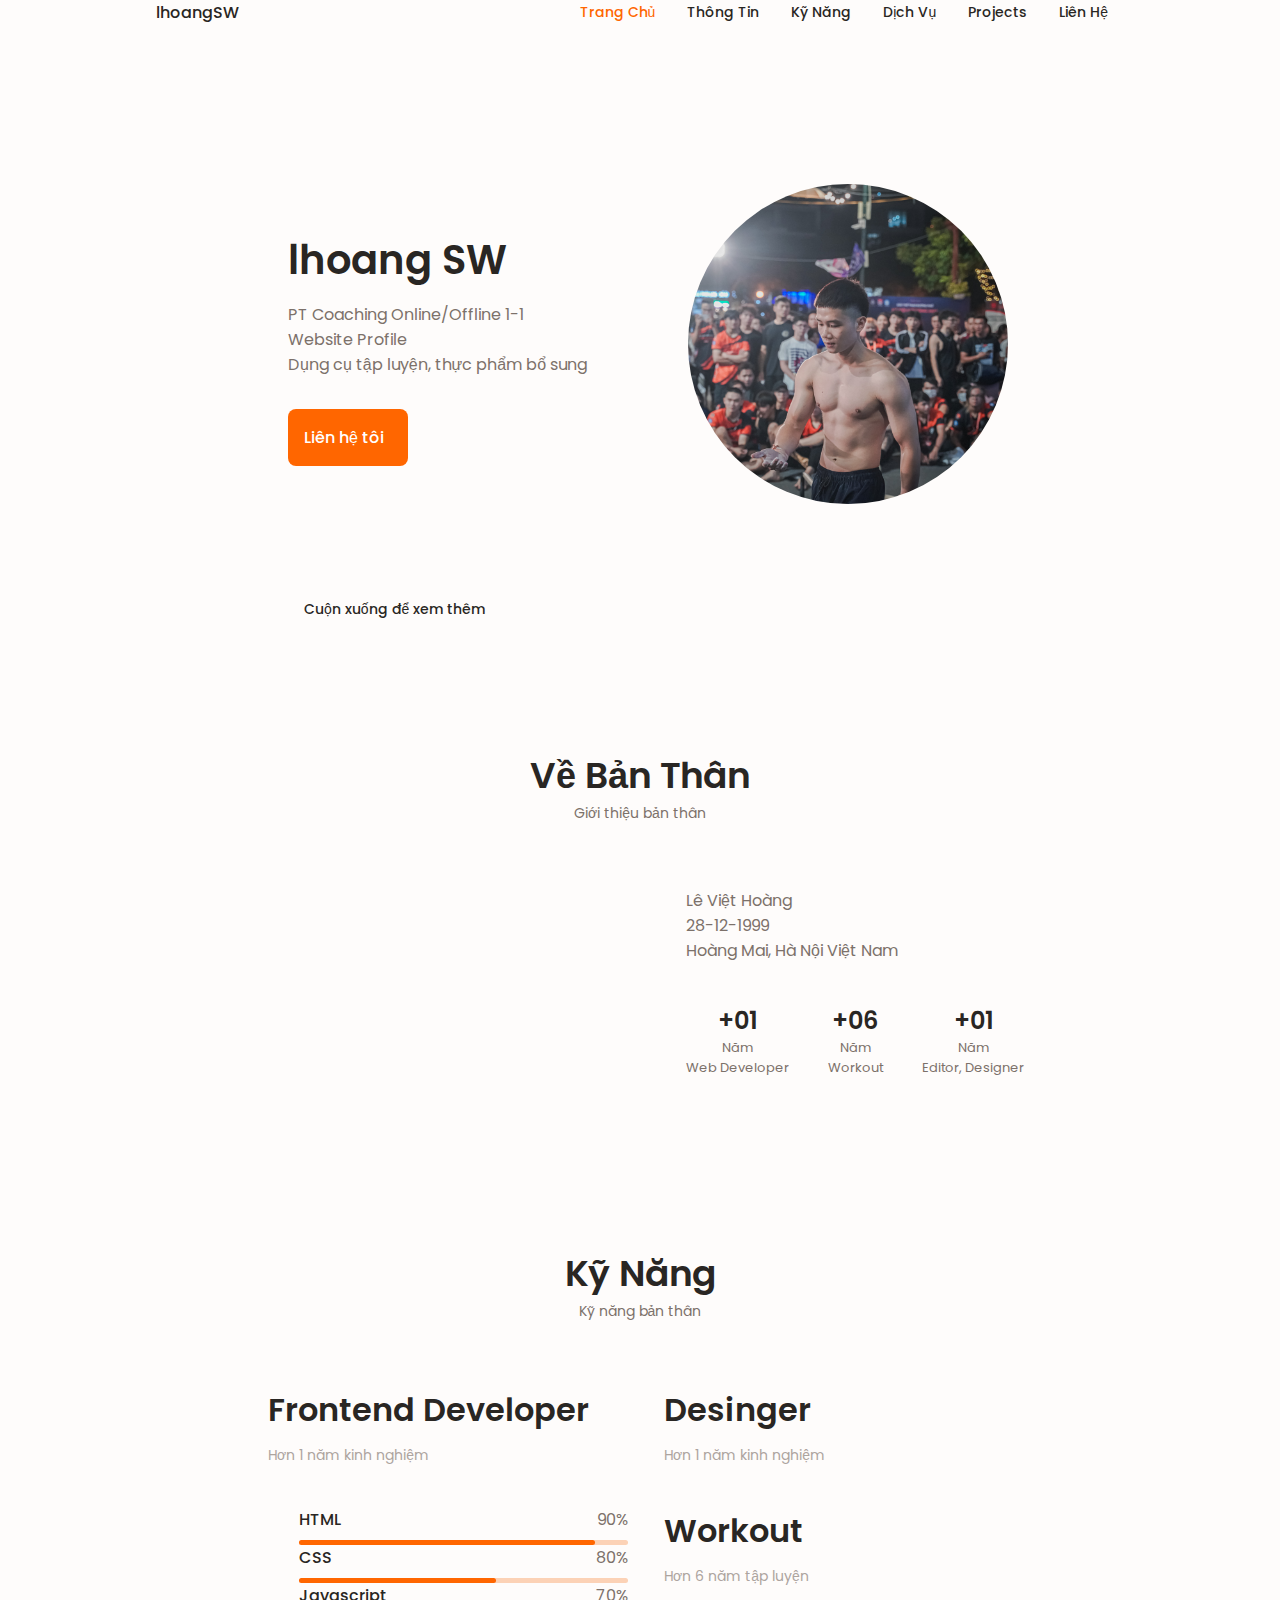
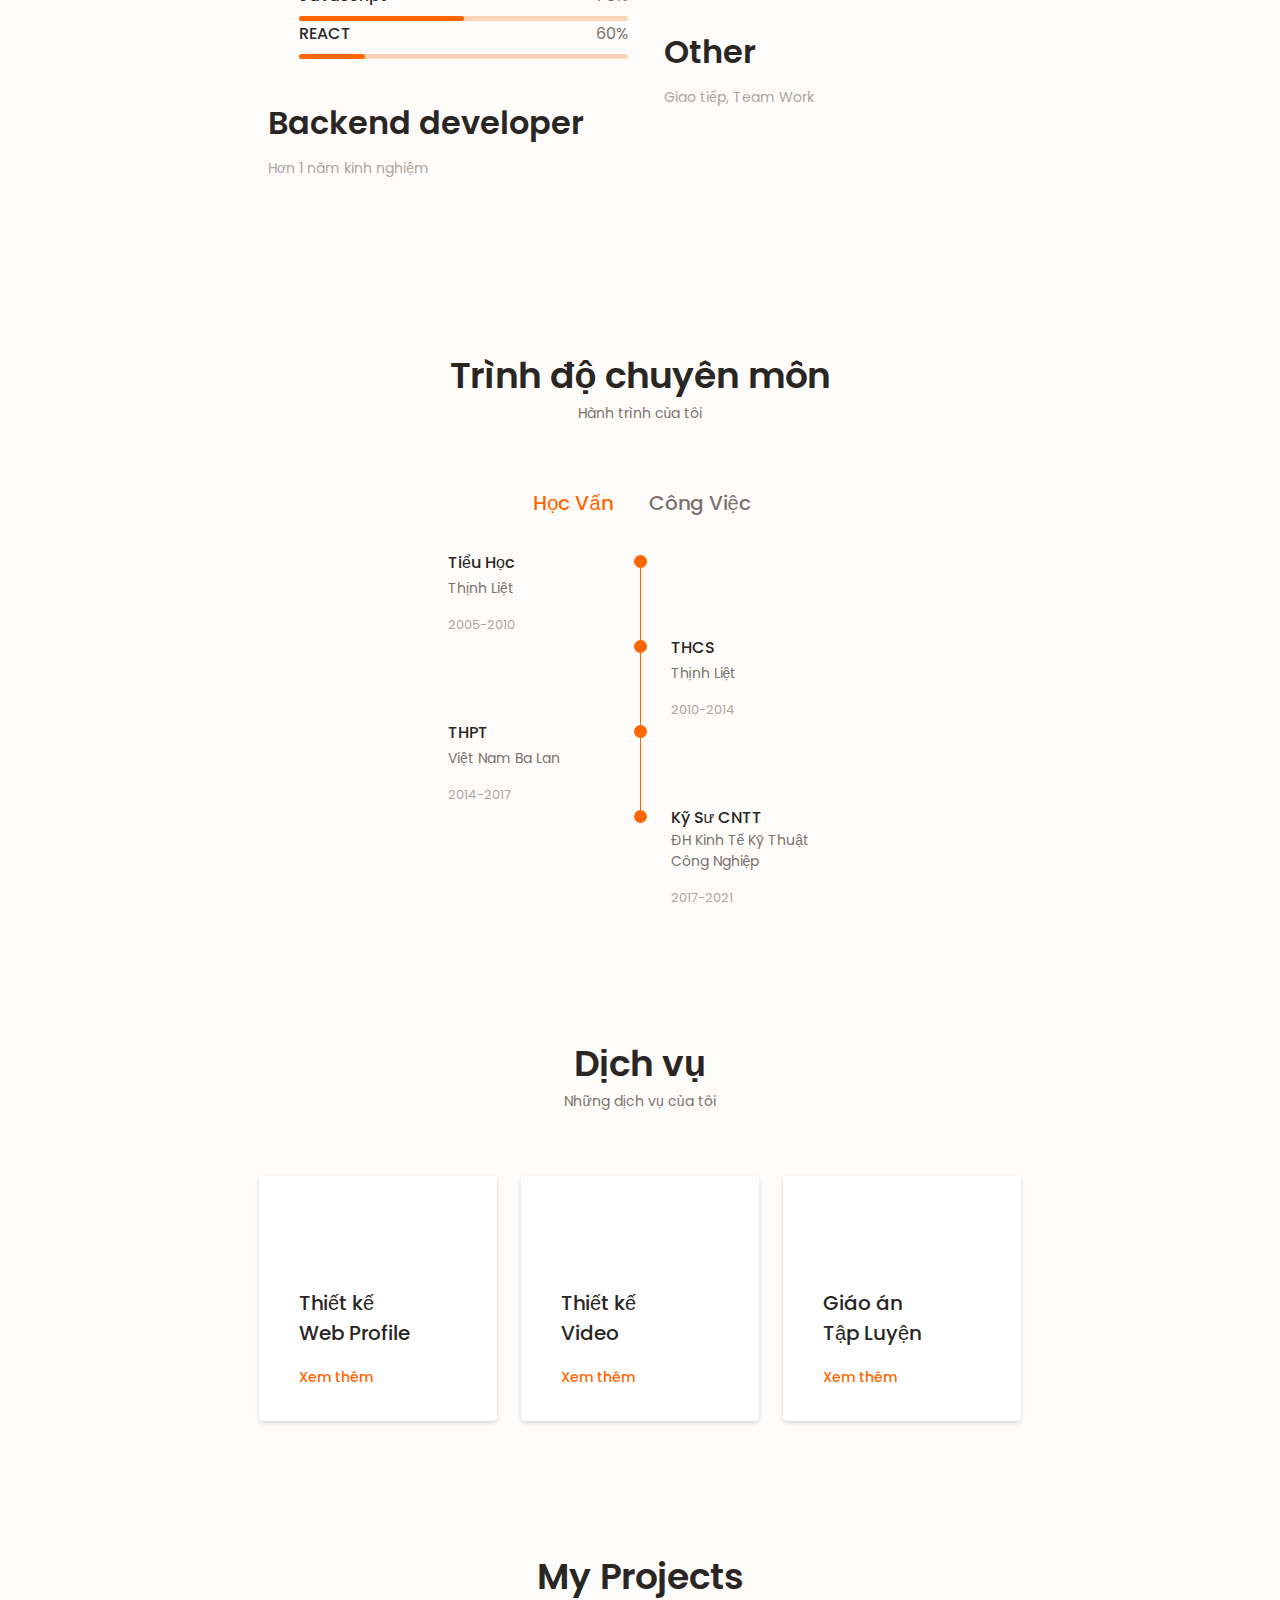
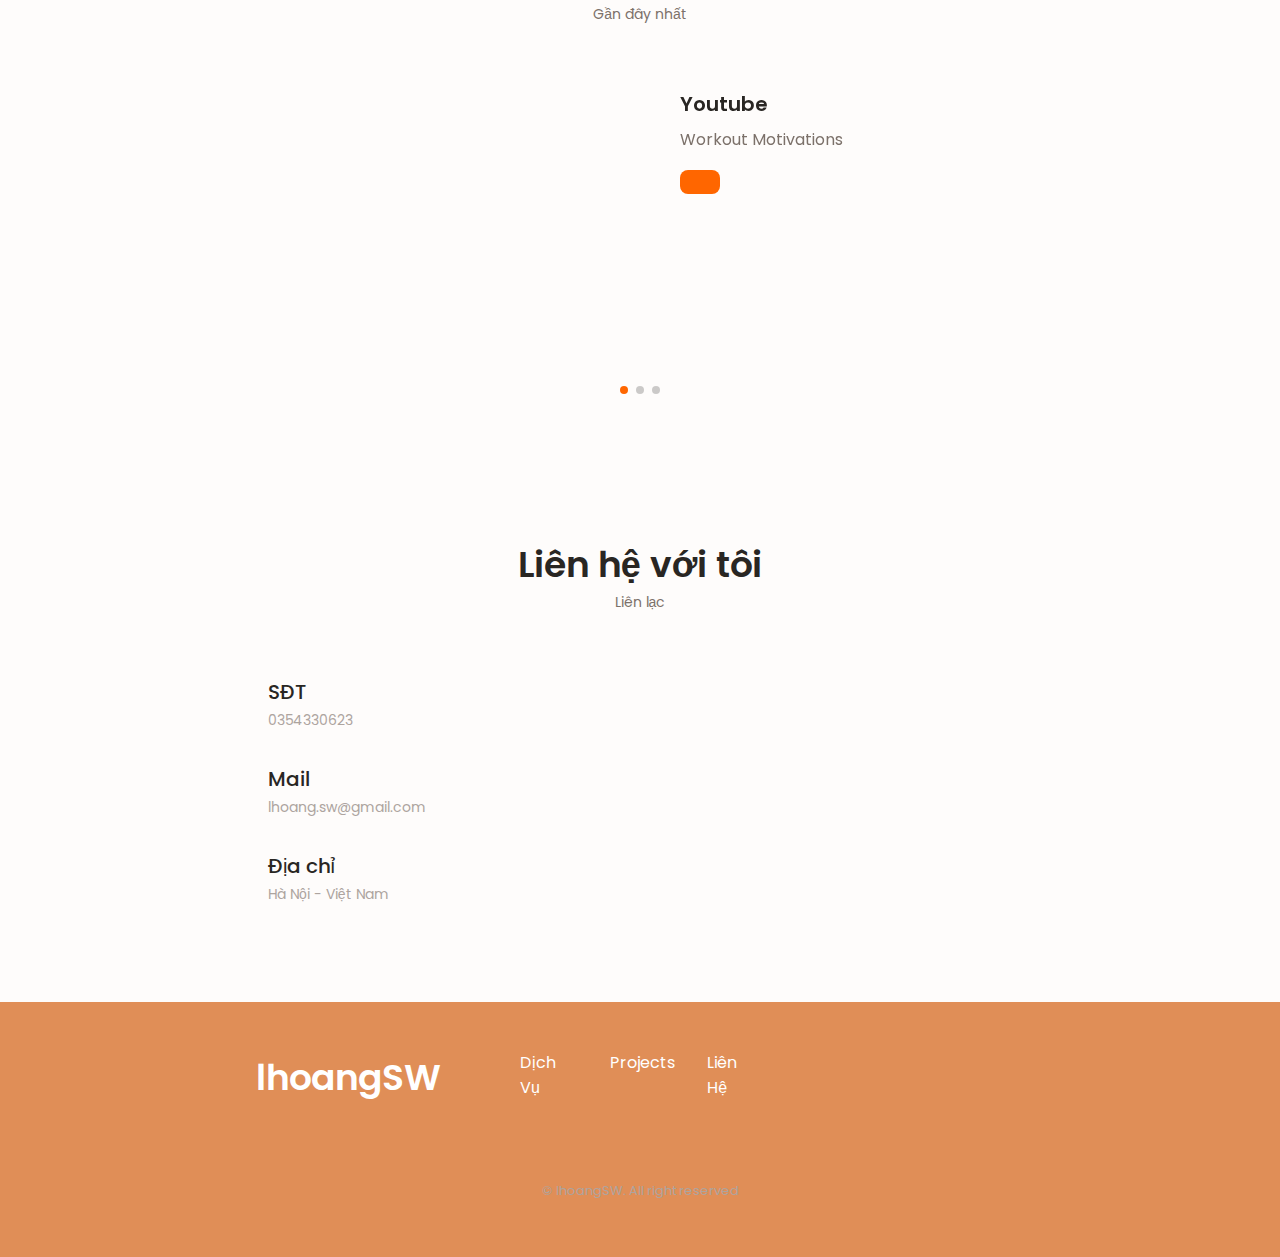
==== commit 42f05e56: "Add files via upload" ====
--- a/index.html
+++ b/index.html
@@ -40,7 +40,7 @@
 						</a>
 					</li><li class="nav__item">
 						<a href="#portfolio" class="nav__link">
-							<i class="uil uil-scenery nav__icon"></i> Đầu Tư
+							<i class="uil uil-scenery nav__icon"></i> Projects
 						</a>
 					</li>
 					</li><li class="nav__item">
@@ -92,9 +92,9 @@
 					</div>
 
 					<div class="home__data">
-						<h1 class="home__title">Hi, Hoàng đây</h1>
+						<h1 class="home__title">lhoang SW</h1>
 						<h3 class="home__subtitle"></h3>
-						<p class="home__description">Bạn nào cần CV đẹp thì ới mình nhé <br> Phù hợp với bạn nào làm bán hàng Affiliate hoặc bán hàng trên các trang thương mại điện tử lun</p>
+						<p class="home__description">PT Coaching Online/Offline 1-1 <br> Website Profile <br> Dụng cụ tập luyện, thực phẩm bổ sung</p>
 						<a href="#contact" class="button button--flex">
 							Liên hệ tôi<i class="uil uil-message button__icon"></i>
 						</a>
@@ -113,41 +113,41 @@
 		</section>
 
 		<section class="about section" id="about">
-			<h2 class="section_title">Về Bản Thân</h2>
+			<h2 class="section__title">Về Bản Thân</h2>
 			<span class="section__subtitle">Giới thiệu bản thân</span>
 
 			<div class="about__container container grid">
-				<img src="assets/imgs/daugiai.jpg" alt="" class="about__img">
+				<img src="assets/imgs/back.jpg" alt="" class="about__img">
 
 				<div class="about__data">
-					<p class="about__description">Chưa biết điền gì</p>
+					<p class="about__description">Lê Việt Hoàng <br> 28-12-1999 <br> Hoàng Mai, Hà Nội Việt Nam</p>
 
 					<div class="about__info">
 						<div>
-							<span class="about__info-title">+08</span>
-							<span class="about__info-name">Năm <br> lộn xào</span>
+							<span class="about__info-title">+01</span>
+							<span class="about__info-name">Năm <br> Web Developer</span>
 						</div>
 						<div>
-							<span class="about__info-title">+08</span>
-							<span class="about__info-name">Năm <br> lộn xào</span>
+							<span class="about__info-title">+06</span>
+							<span class="about__info-name">Năm <br> Workout</span>
 						</div>
 						<div>
-							<span class="about__info-title">+08</span>
-							<span class="about__info-name">Năm <br> lộn xào</span>
-						</div>
-					</div>
-
-					<div class="about__buttons">
+							<span class="about__info-title">+01</span>
+							<span class="about__info-name">Năm <br> Editor, Designer</span>
+						</div>
+					</div>
+
+					<!-- <div class="about__buttons">
 						<a download="" href="#" class="button button--flex">
 							Tải xuống CV<i class="uil uil-download-alt button__icon"></i>
 						</a>
-					</div>
+					</div> -->
 				</div>
 			</div>
 		</section>
 
 		<section class="skills section" id="skills">
-			<h2 class="secion__title">Kỹ Năng</h2>
+			<h2 class="section__title">Kỹ Năng</h2>
 			<span class="section__subtitle">Kỹ năng bản thân</span>
 
 			<div class="skills__container container grid">
@@ -331,6 +331,48 @@
 							</div>
 						</div>
 					</div>
+
+					<!-- SKILLS 5 -->
+					<div class="skills__content skills__close">
+						<div class="skills__header">
+							<i class="uil uil-users-alt skills__icon"></i>
+
+							<div>
+								<h1 class="skills__titles">Other</h1>
+								<span class="skills__subtitle">Giao tiếp, Team Work</span>
+							</div>
+
+							<i class="uil uil-angle-down skills__arrow"></i>
+						</div>
+
+						<div class="skills__list grid">
+							<div class="skills__data">
+								<div class="skills__titles">
+									<h3 class="skills__name">Tiếng Anh giao tiếp cơ bản</h3>
+									<span class="skills__number">65%</span>
+								</div>
+								<div class="skills__bar">
+									<span class="skills__percentage skills__ta"></span>
+								</div>
+
+								<div class="skills__titles">
+									<h3 class="skills__name">Team Work</h3>
+									<span class="skills__number">75%</span>
+								</div>
+								<div class="skills__bar">
+									<span class="skills__percentage skills__tw"></span>
+								</div>
+
+								<div class="skills__titles">
+									<h3 class="skills__name">Kỹ Năng Mềm</h3>
+									<span class="skills__number">65%</span>
+								</div>
+								<div class="skills__bar">
+									<span class="skills__percentage skills__knm"></span>
+								</div>						
+							</div>
+						</div>
+					</div>
 				</div>
 			</div>
 		</section>
@@ -412,8 +454,8 @@
 								<!-- <span class="qualification__line"></span> -->
 							</div>
 							<div>
-								<h3 class="qualification__title">Đại Học</h3>
-								<span class="qualification__subtitle">Kinh Tế Kỹ Thuật Công Nghiệp</span>
+								<h3 class="qualification__title">Kỹ Sư CNTT</h3>
+								<span class="qualification__subtitle">ĐH Kinh Tế Kỹ Thuật Công Nghiệp</span>
 								<div class="qualification__calendar">
 									<i class="uil uil-calendar-alt"></i>
 									2017-2021
@@ -613,48 +655,49 @@
 		</section>
 
 		<!-- portfolio -->
+		
 		<section class="portfolio section" id="portfolio">
-			<h2 class="section__title">Danh mục đầu tư</h2>
+			<h2 class="section__title">My Projects</h2>
 			<span class="section__subtitle">Gần đây nhất</span>
 
 			<div class="portfolio__container container swiper mySwiper">
 				<div class="swiper-wrapper">
 					<!-- portfolio 1 -->
 					<div class="portfolio__content grid swiper-slide">
+						<img src="assets/imgs/ytava.jpg" alt="" class="portfolio__img">
+
+						<div class="portfolio__data">
+							<h3 class="portfolio__title">Youtube</h3>
+							<p class="portfolio__description">Workout Motivations</p>
+							<a href="https://www.youtube.com/@lhoangsw3501/" target="_blank" class="button button--flex button--small portfolio__button">
+								<i class="uil uil-arrow-right button__icon"></i>
+							</a>
+						</div>
+					</div>
+					<!-- portfolio 2 -->
+					<div class="portfolio__content grid swiper-slide">
 						<img src="assets/imgs/daugiai.jpg" alt="" class="portfolio__img">
 
 						<div class="portfolio__data">
-							<h3 class="portfolio__title">Làm đ có tiền mà đầu tư</h3>
-							<p class="portfolio__description">Ai cho xin ít tiền đi</p>
+							<h3 class="portfolio__title">TikTok</h3>
+							<p class="portfolio__description">Workout Tips & Tricks</p>
+							<a href="https://www.tiktok.com/@lehoang_sw" target="_blank" class="button button--flex button--small portfolio__button">
+								<i class="uil uil-arrow-right button__icon"></i>
+							</a>
+						</div>
+					</div>
+					<!-- portfolio 3 -->
+					<div class="portfolio__content grid swiper-slide">
+						<img src="assets/imgs/vc.png	" alt="" class="portfolio__img">
+
+						<div class="portfolio__data">
+							<h3 class="portfolio__title">Thẻ Thông Tin Cá Nhân</h3>
+							<p class="portfolio__description">Chạm, Quét mã QR hiện thông tin</p>
 							<a href="#" class="button button--flex button--small portfolio__button">
 								<i class="uil uil-arrow-right button__icon"></i>
 							</a>
 						</div>
 					</div>
-					<!-- portfolio 2 -->
-					<div class="portfolio__content grid swiper-slide">
-						<img src="assets/imgs/daugiai.jpg" alt="" class="portfolio__img">
-
-						<div class="portfolio__data">
-							<h3 class="portfolio__title">Làm đ có tiền mà đầu tư</h3>
-							<p class="portfolio__description">Ai cho xin ít tiền đi</p>
-							<a href="#" class="button button--flex button--small portfolio__button">
-								<i class="uil uil-arrow-right button__icon"></i>
-							</a>
-						</div>
-					</div>
-					<!-- portfolio 3 -->
-					<div class="portfolio__content grid swiper-slide">
-						<img src="assets/imgs/daugiai.jpg" alt="" class="portfolio__img">
-
-						<div class="portfolio__data">
-							<h3 class="portfolio__title">Làm đ có tiền mà đầu tư</h3>
-							<p class="portfolio__description">Ai cho xin ít tiền đi</p>
-							<a href="#" class="button button--flex button--small portfolio__button">
-								<i class="uil uil-arrow-right button__icon"></i>
-							</a>
-						</div>
-					</div>
 				</div>
 
 				<div class="swiper-button-next">
@@ -666,10 +709,10 @@
 
     			<div class="swiper-pagination"></div>
 			</div>
-		</section>
+		</section>  		
 
 		<!-- PROJECT IN MID -->
-		<section class="project section">
+		<!-- <section class="project section">
 			<div class="project__bg">
 				<div class="project__container container grid">
 					<div class="project__data">
@@ -684,91 +727,10 @@
 					<img src="assets/imgs/ava.png" alt="" class="project__img">
 				</div>
 			</div>
-		</section>
+		</section> -->
 
 		<!-- testimonial -->
-		<section class="testimonial section">
-			<h2 class="section__title">Đánh giá</h2>
-			<span class="section__subtitle">Đánh giá của khánh hàng</span>
-
-			<div class="testimonial__container container swiper mySwiper">
-				<div class="swiper-wrapper">
-					<!-- testimonial 1 -->
-					<div class="testimonial__content swiper-slide">
-						<div class="testimonial__data">
-							<div class="testimonial__header">
-								<img src="assets/imgs/nam.jpg" alt="" class="testimonial__img">
-
-								<div>
-									<h3 class="testimonial__name">Nguyễn Nam</h3>
-									<span class="testimonial__client">Khách hàng</span>
-								</div>
-							</div>
-
-							<div>
-								<i class="uil uil-star-half-alt testimonial__icon-star"></i>
-								<i class="uil uil-star-half-alt testimonial__icon-star"></i>
-								<i class="uil uil-star testimonial__icon-star"></i>
-								<i class="uil uil-star testimonial__icon-star"></i>
-								<i class="uil uil-star testimonial__icon-star"></i>
-							</div>
-						</div>
-
-						<p class="testimonial__description">Anh dạy như cứt</p>
-					</div>
-
-					<!-- testimonial 2 -->
-					<div class="testimonial__content swiper-slide">
-						<div class="testimonial__data">
-							<div class="testimonial__header">
-								<img src="assets/imgs/thang.jpg" alt="" class="testimonial__img">
-
-								<div>
-									<h3 class="testimonial__name">Nguyễn Thắng</h3>
-									<span class="testimonial__client">Khách hàng</span>
-								</div>
-							</div>
-
-							<div>
-								<i class="uil uil-star-half-alt testimonial__icon-star"></i>
-								<i class="uil uil-star-half-alt testimonial__icon-star"></i>
-								<i class="uil uil-star testimonial__icon-star"></i>
-								<i class="uil uil-star testimonial__icon-star"></i>
-								<i class="uil uil-star testimonial__icon-star"></i>
-							</div>
-						</div>
-
-						<p class="testimonial__description">Anh dạy ngu vcl</p>
-					</div>
-
-					<!-- testimonial 3 -->
-					<div class="testimonial__content swiper-slide">
-						<div class="testimonial__data">
-							<div class="testimonial__header">
-								<img src="assets/imgs/daugiai.jpg" alt="" class="testimonial__img">
-
-								<div>
-									<h3 class="testimonial__name">Jimmi</h3>
-									<span class="testimonial__client">Client</span>
-								</div>
-							</div>
-
-							<div>
-								<i class="uil uil-star testimonial__icon-star"></i>
-								<i class="uil uil-star testimonial__icon-star"></i>
-								<i class="uil uil-star testimonial__icon-star"></i>
-								<i class="uil uil-star testimonial__icon-star"></i>
-								<i class="uil uil-star testimonial__icon-star"></i>
-							</div>
-						</div>
-
-						<p class="testimonial__description">Lorem ipsum dolor sit amet consectetur adipisicing elit. Deleniti illo odit sequi, expedita animi quisquam id, corporis consectetur quaerat totam repellendus ad est quod praesentium aliquid dicta. Tempora, quasi, minus?</p>
-					</div>
-				</div>
-
-				<div class="swiper-pagination swiper-pagination-testimonial"></div>
-			</div>
-		</section>
+		
 
 		<!-- Contact me -->
 		<section class="contact section" id="contact">
@@ -782,7 +744,7 @@
 
 						<div>
 							<h3 class="contact__title">SĐT</h3>
-							<span class="contact__subtitle">0354330***</span>
+							<span class="contact__subtitle">0354330623</span>
 						</div>
 					</div>
 
@@ -805,7 +767,7 @@
 					</div>
 				</div>
 
-				<form action="" class="contact__form grid">
+				<!-- <form action="" class="contact__form grid">
 					<div class="contact__inputs grid">
 						<div class="contact__content">
 							<label for="" class="contact__label">Tên</label>
@@ -831,7 +793,7 @@
 							<i class="uil uil-message button__icon"></i>
 						</a>
 					</div>
-				</form>
+				</form> -->
 			</div>
 		</section>
 	</main>
@@ -850,7 +812,7 @@
 						<a href="#services" class="footer__link">Dịch Vụ</a>
 					</li>
 					<li>
-						<a href="#portfolio" class="footer__link">Đầu Tư</a>
+						<a href="#portfolio" class="footer__link">Projects</a>
 					</li>
 					<li>
 						<a href="#contact" class="footer__link">Liên Hệ</a>
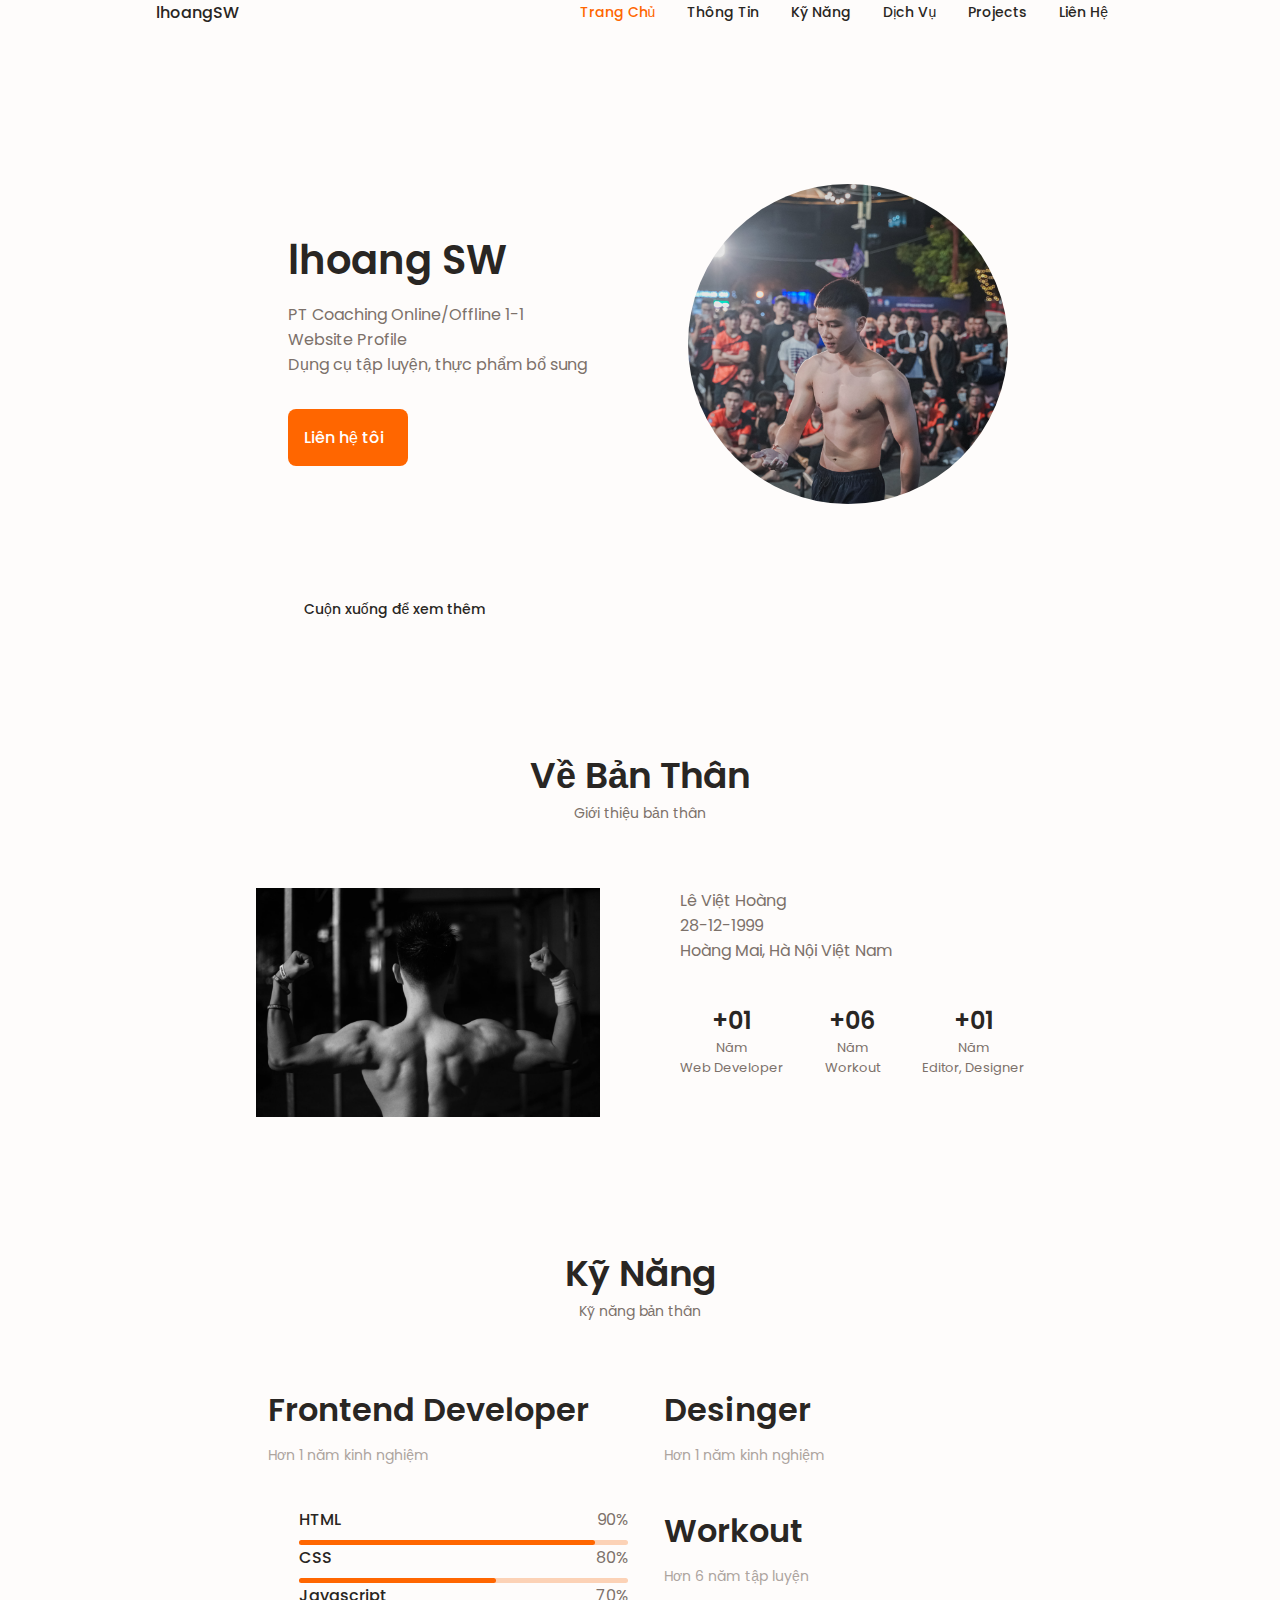
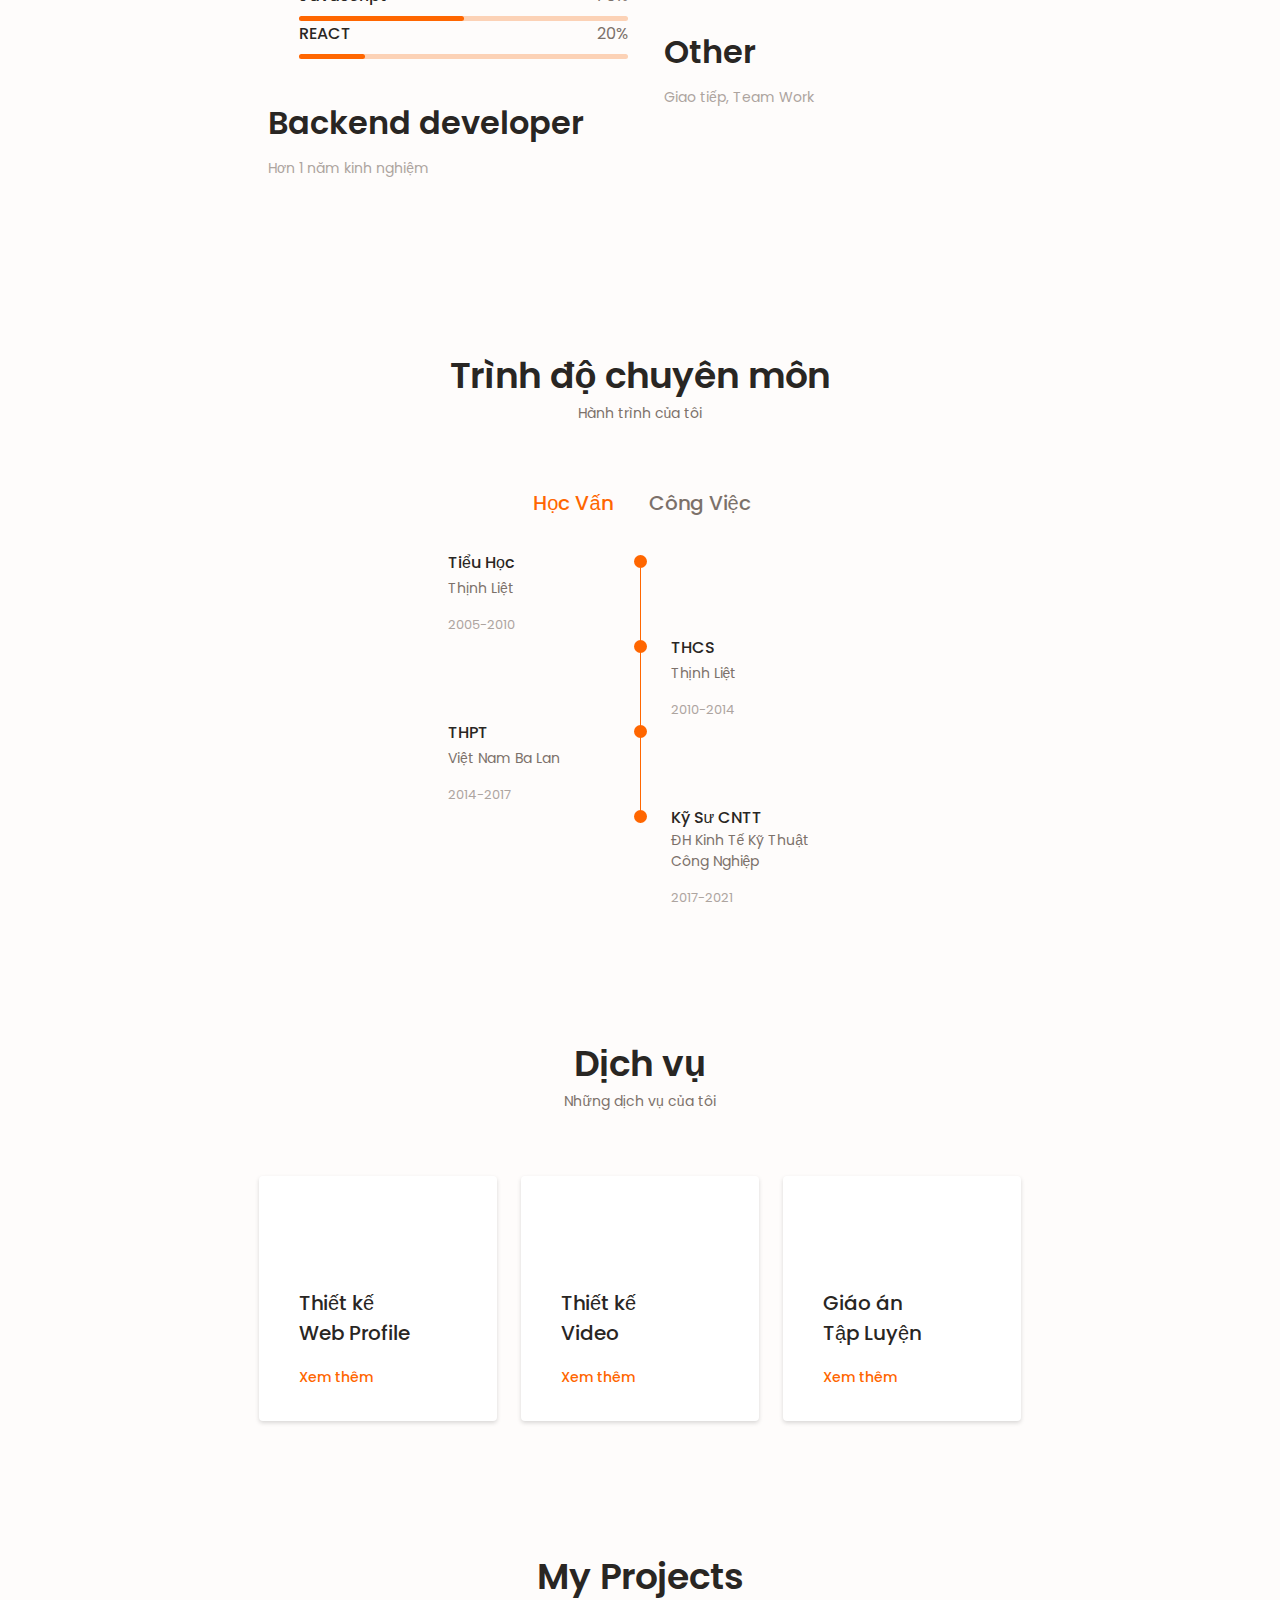
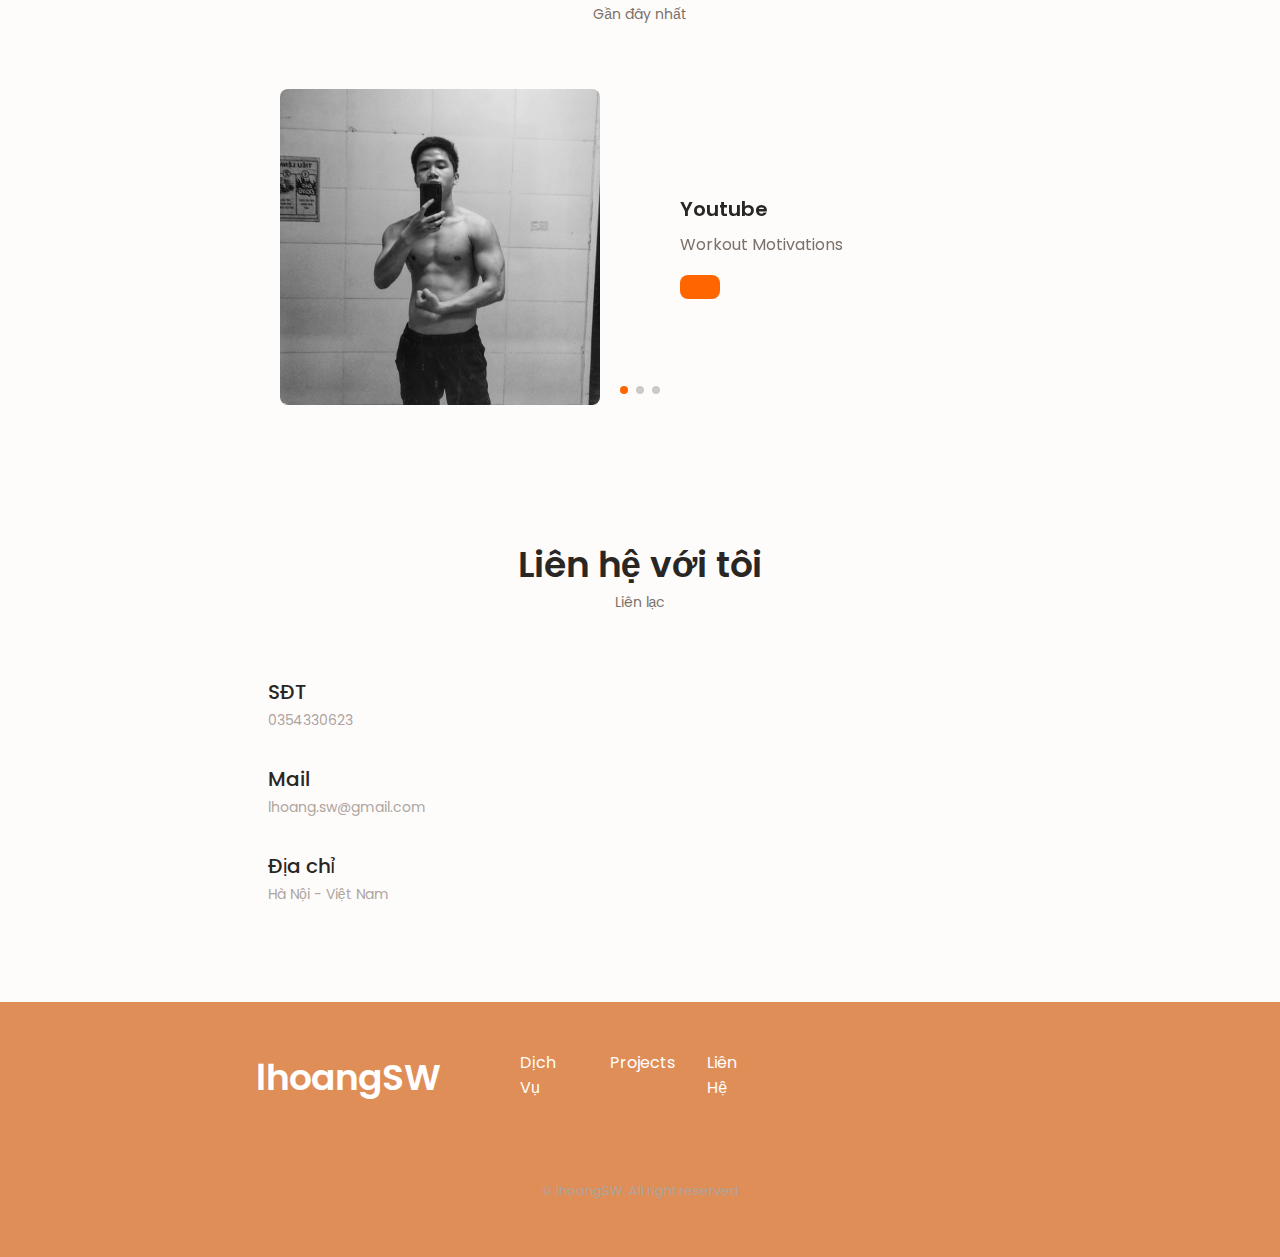
==== commit a3eb356d: "Add files via upload" ====
--- a/index.html
+++ b/index.html
@@ -193,7 +193,7 @@
 
 								<div class="skills__titles">
 									<h3 class="skills__name">REACT</h3>
-									<span class="skills__number">60%</span>
+									<span class="skills__number">20%</span>
 								</div>
 								<div class="skills__bar">
 									<span class="skills__percentage skills__react"></span>
--- a/assets/css/gioithieu.css
+++ b/assets/css/gioithieu.css
@@ -385,7 +385,7 @@
 }
 
 .about__img{
-	width: 200px;
+	width: 250px;
 	border-radius: center;
 	justify-self: center;
 	align-self: center;
@@ -533,6 +533,16 @@
 }
 .skills__gymnast{
 	width: 20%;
+}
+
+.skills__ta{
+	width: 65%;
+}
+.skills__tw{
+	width: 75%;
+}
+.skills__knm{
+	width: 65%;
 }
 
 .skills__close .skills__list{
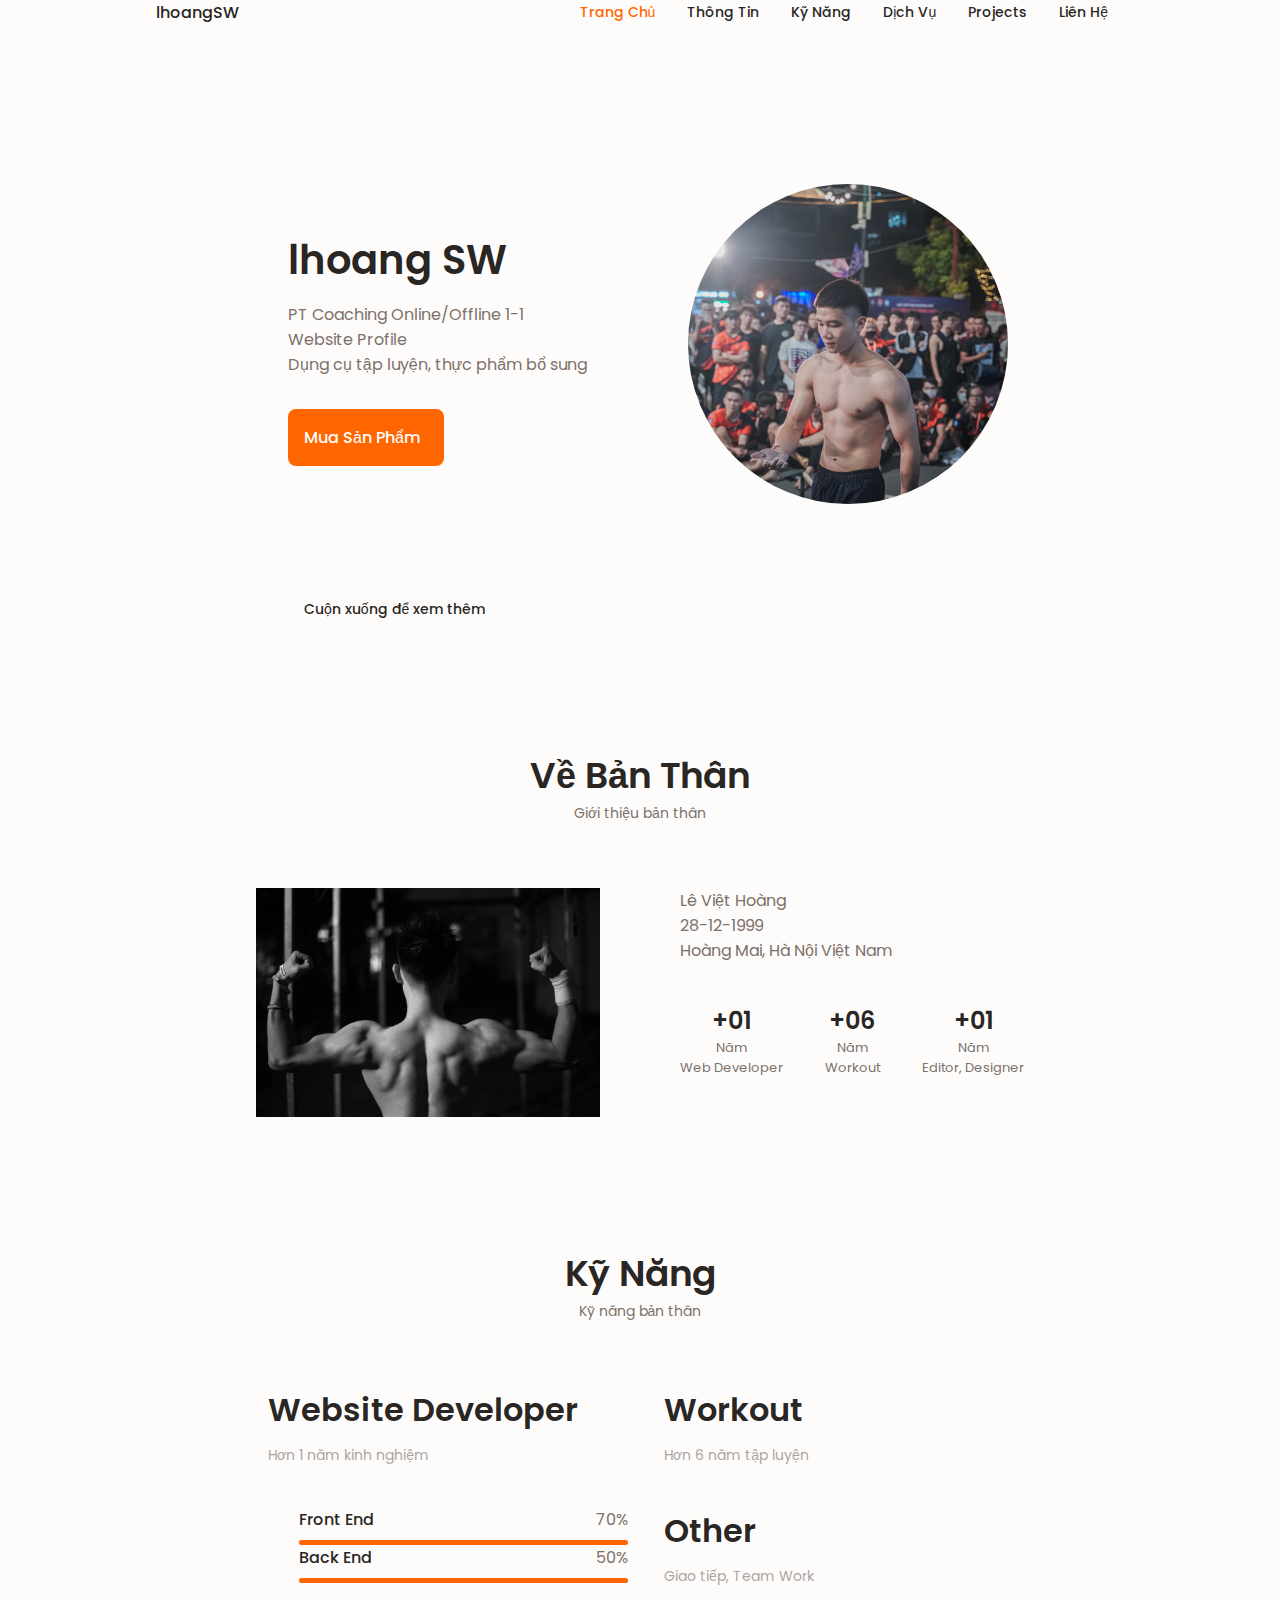
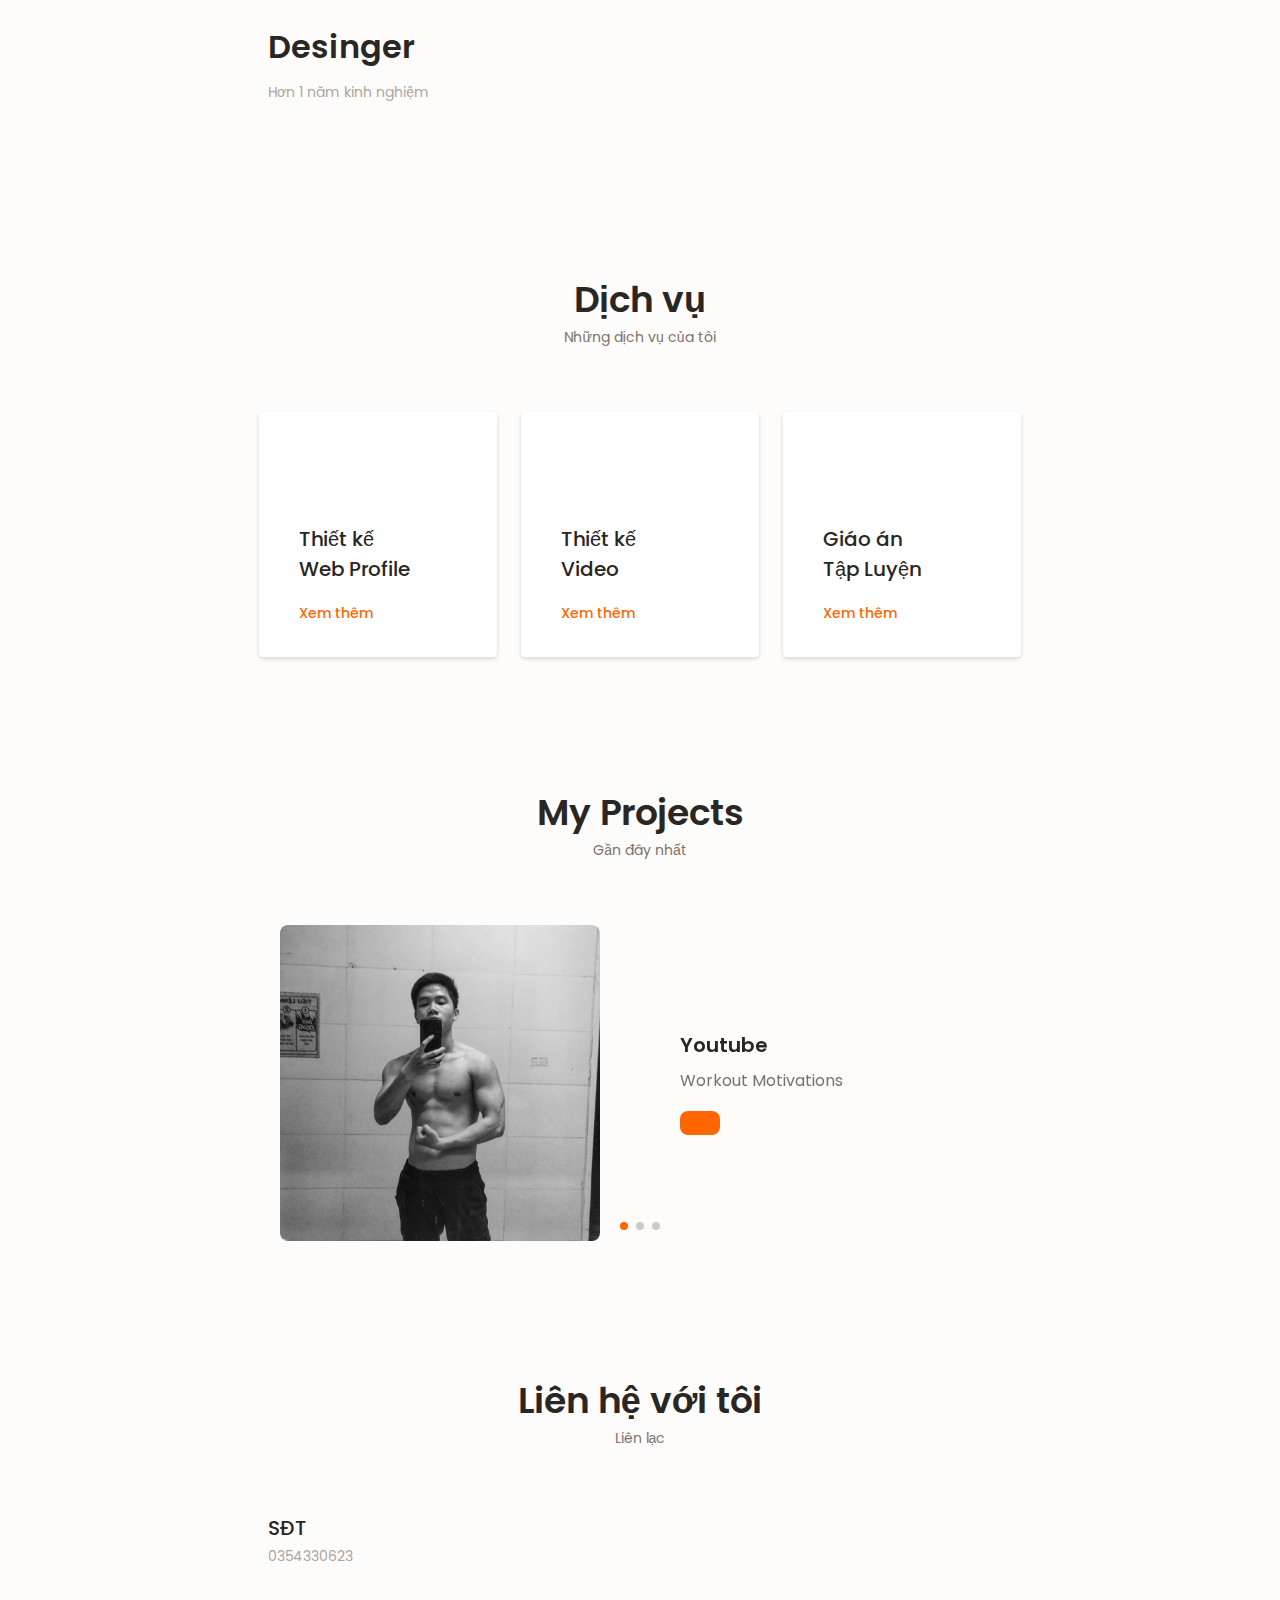
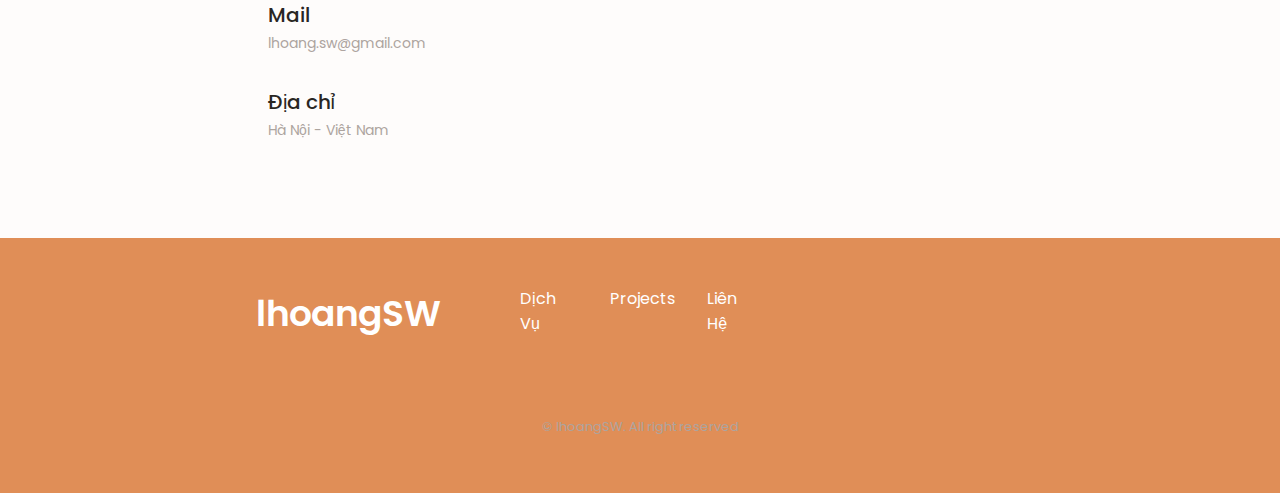
==== commit e1540b94: "updated files" ====
--- a/index.html
+++ b/index.html
@@ -95,8 +95,8 @@
 						<h1 class="home__title">lhoang SW</h1>
 						<h3 class="home__subtitle"></h3>
 						<p class="home__description">PT Coaching Online/Offline 1-1 <br> Website Profile <br> Dụng cụ tập luyện, thực phẩm bổ sung</p>
-						<a href="#contact" class="button button--flex">
-							Liên hệ tôi<i class="uil uil-message button__icon"></i>
+						<a href="sanpham.html" target="_blank" class="button button--flex">
+							Mua Sản Phẩm<i class="uil uil-message button__icon"></i>
 						</a>
 					</div>
 				</div>
@@ -158,7 +158,7 @@
 							<i class="uil uil-brackets-curly skills__icon"></i>
 
 							<div>
-								<h1 class="skills__titles">Frontend Developer</h1>
+								<h1 class="skills__titles">Website Developer</h1>
 								<span class="skills__subtitle">Hơn 1 năm kinh nghiệm</span>
 							</div>
 
@@ -168,36 +168,22 @@
 						<div class="skills__list grid">
 							<div class="skills__data">
 								<div class="skills__titles">
-									<h3 class="skills__name">HTML</h3>
-									<span class="skills__number">90%</span>
-								</div>
-								<div class="skills__bar">
-									<span class="skills__percentage skills__html"></span>
-								</div>
-
-								<div class="skills__titles">
-									<h3 class="skills__name">CSS</h3>
-									<span class="skills__number">80%</span>
-								</div>
-								<div class="skills__bar">
-									<span class="skills__percentage skills__css"></span>
-								</div>
-
-								<div class="skills__titles">
-									<h3 class="skills__name">Javascript</h3>
+									<h3 class="skills__name">Front End</h3>
 									<span class="skills__number">70%</span>
 								</div>
 								<div class="skills__bar">
-									<span class="skills__percentage skills__js"></span>
-								</div>
-
-								<div class="skills__titles">
-									<h3 class="skills__name">REACT</h3>
-									<span class="skills__number">20%</span>
-								</div>
-								<div class="skills__bar">
-									<span class="skills__percentage skills__react"></span>
-								</div>
+									<span class="skills__percentage skills__fe"></span>
+								</div>
+
+								<div class="skills__titles">
+									<h3 class="skills__name">Back End</h3>
+									<span class="skills__number">50%</span>
+								</div>
+								<div class="skills__bar">
+									<span class="skills__percentage skills__be"></span>
+								</div>
+
+								
 							</div>
 						</div>
 
@@ -206,51 +192,6 @@
 					<!-- SKILLS 2 -->
 					<div class="skills__content skills__close">
 						<div class="skills__header">
-							<i class="uil uil-server-network skills__icon"></i>
-
-							<div>
-								<h1 class="skills__titles">Backend developer</h1>
-								<span class="skills__subtitle">Hơn 1 năm kinh nghiệm</span>
-							</div>
-
-							<i class="uil uil-angle-down skills__arrow"></i>
-						</div>
-
-						<div class="skills__list grid">
-							<div class="skills__data">
-								<div class="skills__titles">
-									<h3 class="skills__name">PHP</h3>
-									<span class="skills__number">75%</span>
-								</div>
-								<div class="skills__bar">
-									<span class="skills__percentage skills__php"></span>
-								</div>
-
-								<div class="skills__titles">
-									<h3 class="skills__name">Database</h3>
-									<span class="skills__number">50%</span>
-								</div>
-								<div class="skills__bar">
-									<span class="skills__percentage skills__database"></span>
-								</div>
-
-								<div class="skills__titles">
-									<h3 class="skills__name">Laravel</h3>
-									<span class="skills__number">40%</span>
-								</div>
-								<div class="skills__bar">
-									<span class="skills__percentage skills__laravel"></span>
-								</div>
-							</div>
-						</div>
-
-					</div>
-				</div>
-
-				<div>
-					<!-- SKILLS 3 -->
-					<div class="skills__content skills__close">
-						<div class="skills__header">
 							<i class="uil uil-swatchbook skills__icon"></i>
 
 							<div>
@@ -264,7 +205,7 @@
 						<div class="skills__list grid">
 							<div class="skills__data">
 								<div class="skills__titles">
-									<h3 class="skills__name">Canvas</h3>
+									<h3 class="skills__name">Edit Video</h3>
 									<span class="skills__number">70%</span>
 								</div>
 								<div class="skills__bar">
@@ -289,6 +230,11 @@
 							</div>
 						</div>
 					</div>
+				</div>
+
+				<div>
+					<!-- SKILLS 3 -->
+					
 
 					<!-- SKILLS 4 -->
 					<div class="skills__content skills__close">
@@ -377,161 +323,7 @@
 			</div>
 		</section>
 
-		<section class="qualification section">
-			<h2 class="section__title">Trình độ chuyên môn</h2>
-			<span class="section__subtitle">Hành trình của tôi</span>
-
-			<div class="qualification__container container">
-				<div class="qualification__tabs">
-					<div class="qualification__button button--flex qualification__active" data-target='#education'>
-						<i class="uil uil-graduation-cap qualification__icon"></i>
-						Học Vấn
-					</div>
-
-					<div class="qualification__button button--flex" data-target="#work">
-						<i class="uil uil-briefcase-alt qualification__icon"></i>
-						Công Việc
-					</div>
-				</div>
-
-				<div class="qualification__sections">
-					<!-- CONtent 1 -->
-					<div class="qualification__content qualification__active" data-content id="education">
-						<div class="qualification__data">
-
-							<div>
-								<h3 class="qualification__title">Tiểu Học</h3>
-								<span class="qualification__subtitle">Thịnh Liệt</span>
-								<div class="qualification__calendar">
-									<i class="uil uil-calendar-alt"></i>
-									2005-2010
-								</div>
-							</div>
-
-							<div>
-								<span class="qualification__rounder"></span>
-								<span class="qualification__line"></span>
-							</div>
-						</div>
-
-						<div class="qualification__data">
-							<div></div>
-							<div>
-								<span class="qualification__rounder"></span>
-								<span class="qualification__line"></span>
-							</div>
-							<div>
-								<h3 class="qualification__title">THCS</h3>
-								<span class="qualification__subtitle">Thịnh Liệt</span>
-								<div class="qualification__calendar">
-									<i class="uil uil-calendar-alt"></i>
-									2010-2014
-								</div>
-							</div>	
-						</div>
-
-						<div class="qualification__data">
-							<div>
-								<h3 class="qualification__title">THPT</h3>
-								<span class="qualification__subtitle">Việt Nam Ba Lan</span>
-								<div class="qualification__calendar">
-									<i class="uil uil-calendar-alt"></i>
-									2014-2017
-								</div>
-							</div>
-
-							<div>
-								<span class="qualification__rounder"></span>
-								<span class="qualification__line"></span>
-							</div>
-						</div>
-
-						<div class="qualification__data">
-							<div></div>
-
-							<div>
-								<span class="qualification__rounder"></span>
-								<!-- <span class="qualification__line"></span> -->
-							</div>
-							<div>
-								<h3 class="qualification__title">Kỹ Sư CNTT</h3>
-								<span class="qualification__subtitle">ĐH Kinh Tế Kỹ Thuật Công Nghiệp</span>
-								<div class="qualification__calendar">
-									<i class="uil uil-calendar-alt"></i>
-									2017-2021
-								</div>
-							</div>					
-						</div>
-					</div>
-                    <!-- CONtent 2 -->
-					<div class="qualification__content" data-content id="work">
-						<div class="qualification__data">
-							<div>
-								<h3 class="qualification__title">Vietjack.com</h3>
-								<span class="qualification__subtitle">Thực Tập</span>
-								<div class="qualification__calendar">
-									<i class="uil uil-calendar-alt"></i>
-									2020-2021
-								</div>
-							</div>
-
-							<div>
-								<span class="qualification__rounder"></span>
-								<span class="qualification__line"></span>
-							</div>
-						</div>
-
-						<div class="qualification__data">
-							<div></div>
-							<div>
-								<span class="qualification__rounder"></span>
-								<span class="qualification__line"></span>
-							</div>
-							<div>
-								<h3 class="qualification__title">CEC Ninja Kids</h3>
-								<span class="qualification__subtitle">Coach</span>
-								<div class="qualification__calendar">
-									<i class="uil uil-calendar-alt"></i>
-									2021-2022
-								</div>
-							</div>					
-						</div>
-
-						<div class="qualification__data">
-							<div>
-								<h3 class="qualification__title">FTS Fitness & Yoga Center</h3>
-								<span class="qualification__subtitle">Persional Trainer</span>
-								<div class="qualification__calendar">
-									<i class="uil uil-calendar-alt"></i>
-									2022-2023
-								</div>
-							</div>
-
-							<div>
-								<span class="qualification__rounder"></span>
-								<span class="qualification__line"></span>
-							</div>
-						</div>
-
-						<div class="qualification__data">
-							<div></div>
-							<div>
-								<span class="qualification__rounder"></span>
-								<!-- <span class="qualification__line"></span> -->
-							</div>
-							<div>
-								<h3 class="qualification__title">Lifesoft</h3>
-								<span class="qualification__subtitle">Thực Tập</span>
-								<div class="qualification__calendar">
-									<i class="uil uil-calendar-alt"></i>
-									2023-nay
-								</div>
-							</div>					
-						</div>
-					</div>
-				</div>
-			</div>
-		</section>
+		
 
 		<!-- SERVICES -->
 		<section class="services section" id="services">
@@ -651,6 +443,8 @@
 						</div>
 					</div>
 				</div>
+
+				
 			</div>
 		</section>
 
